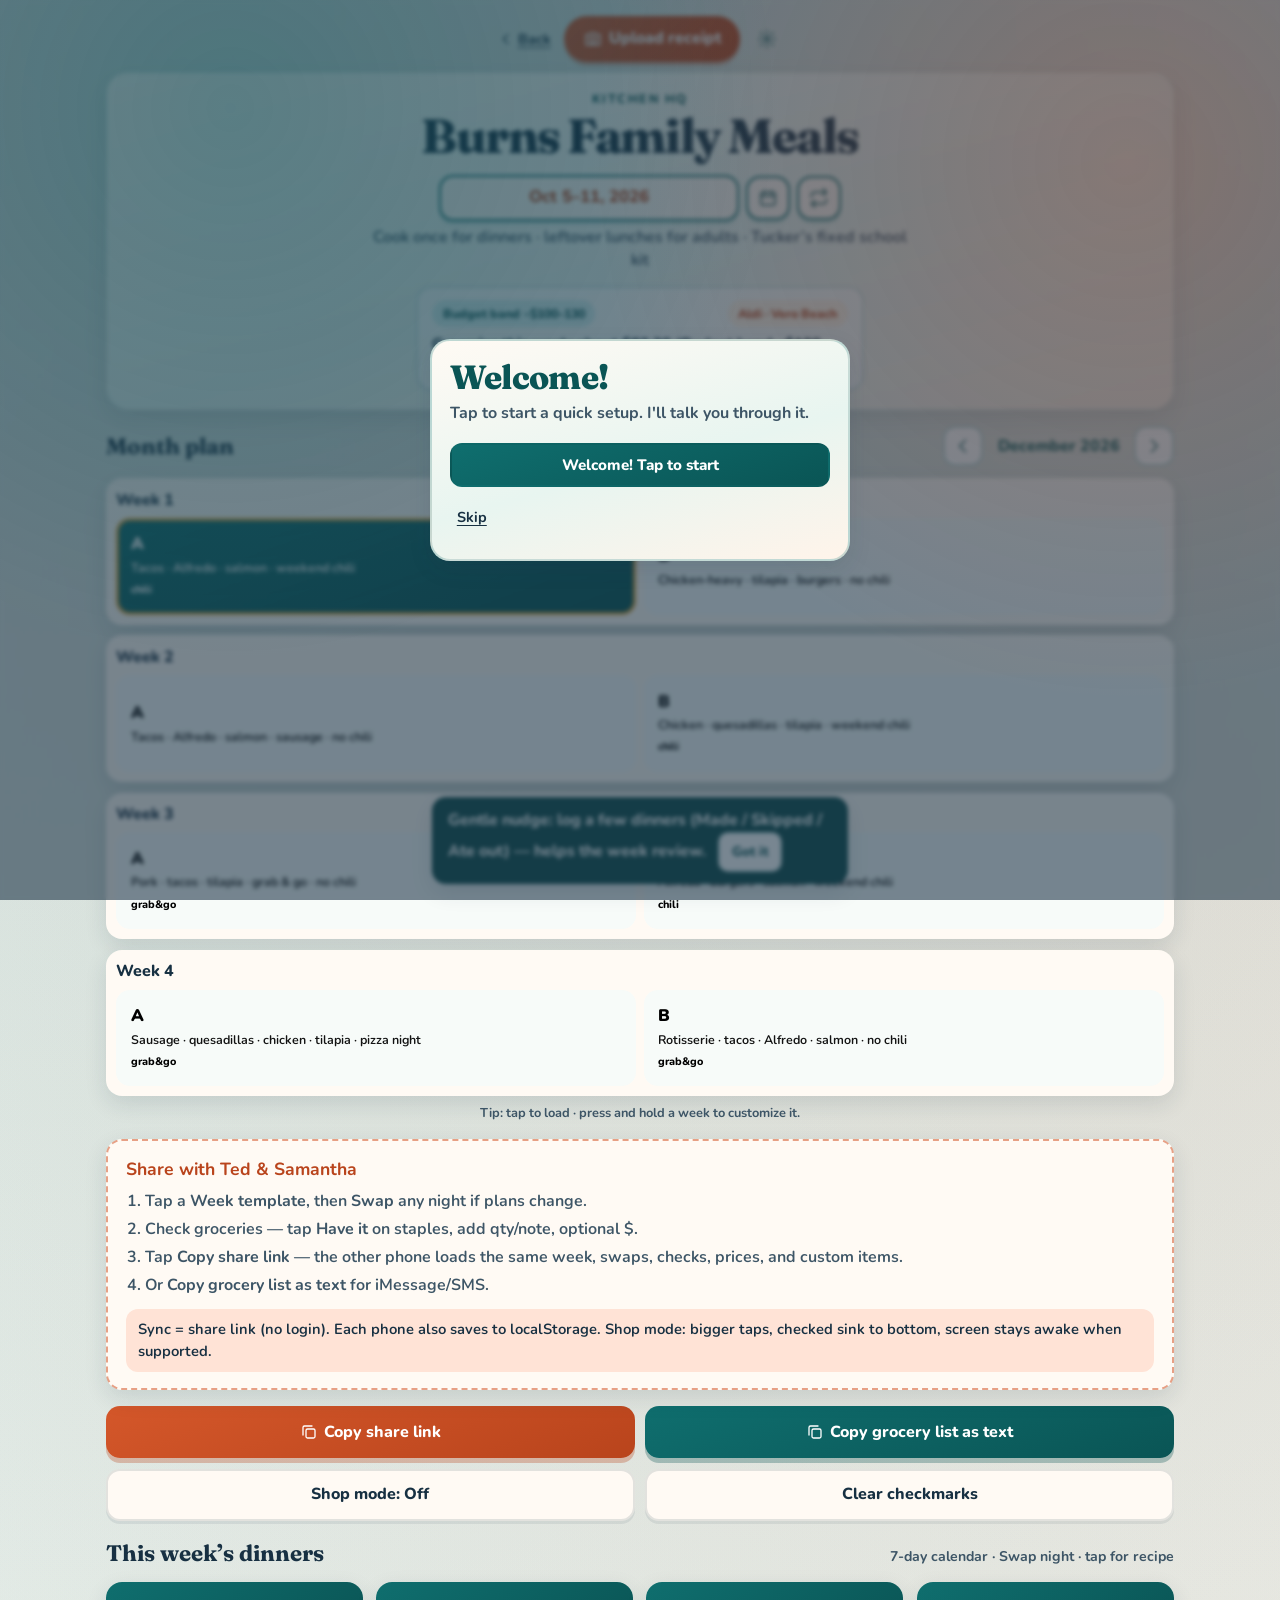
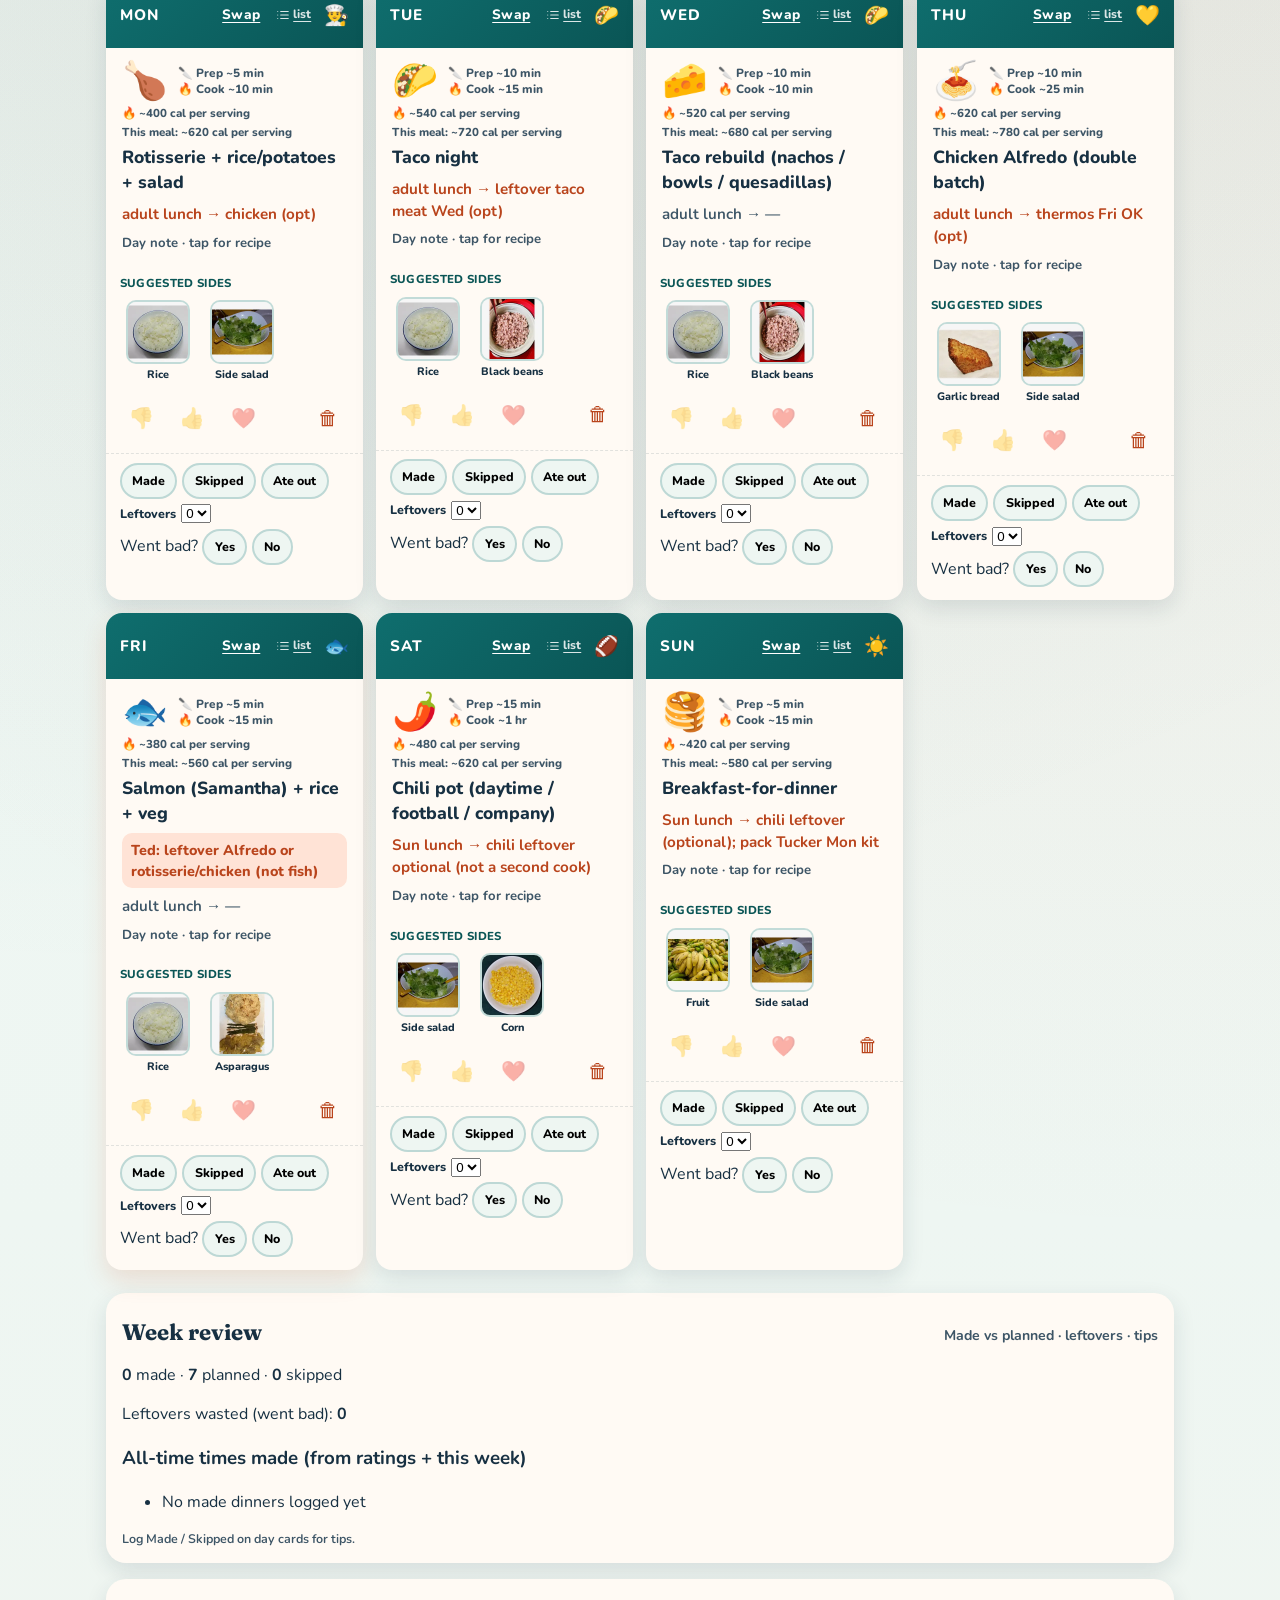
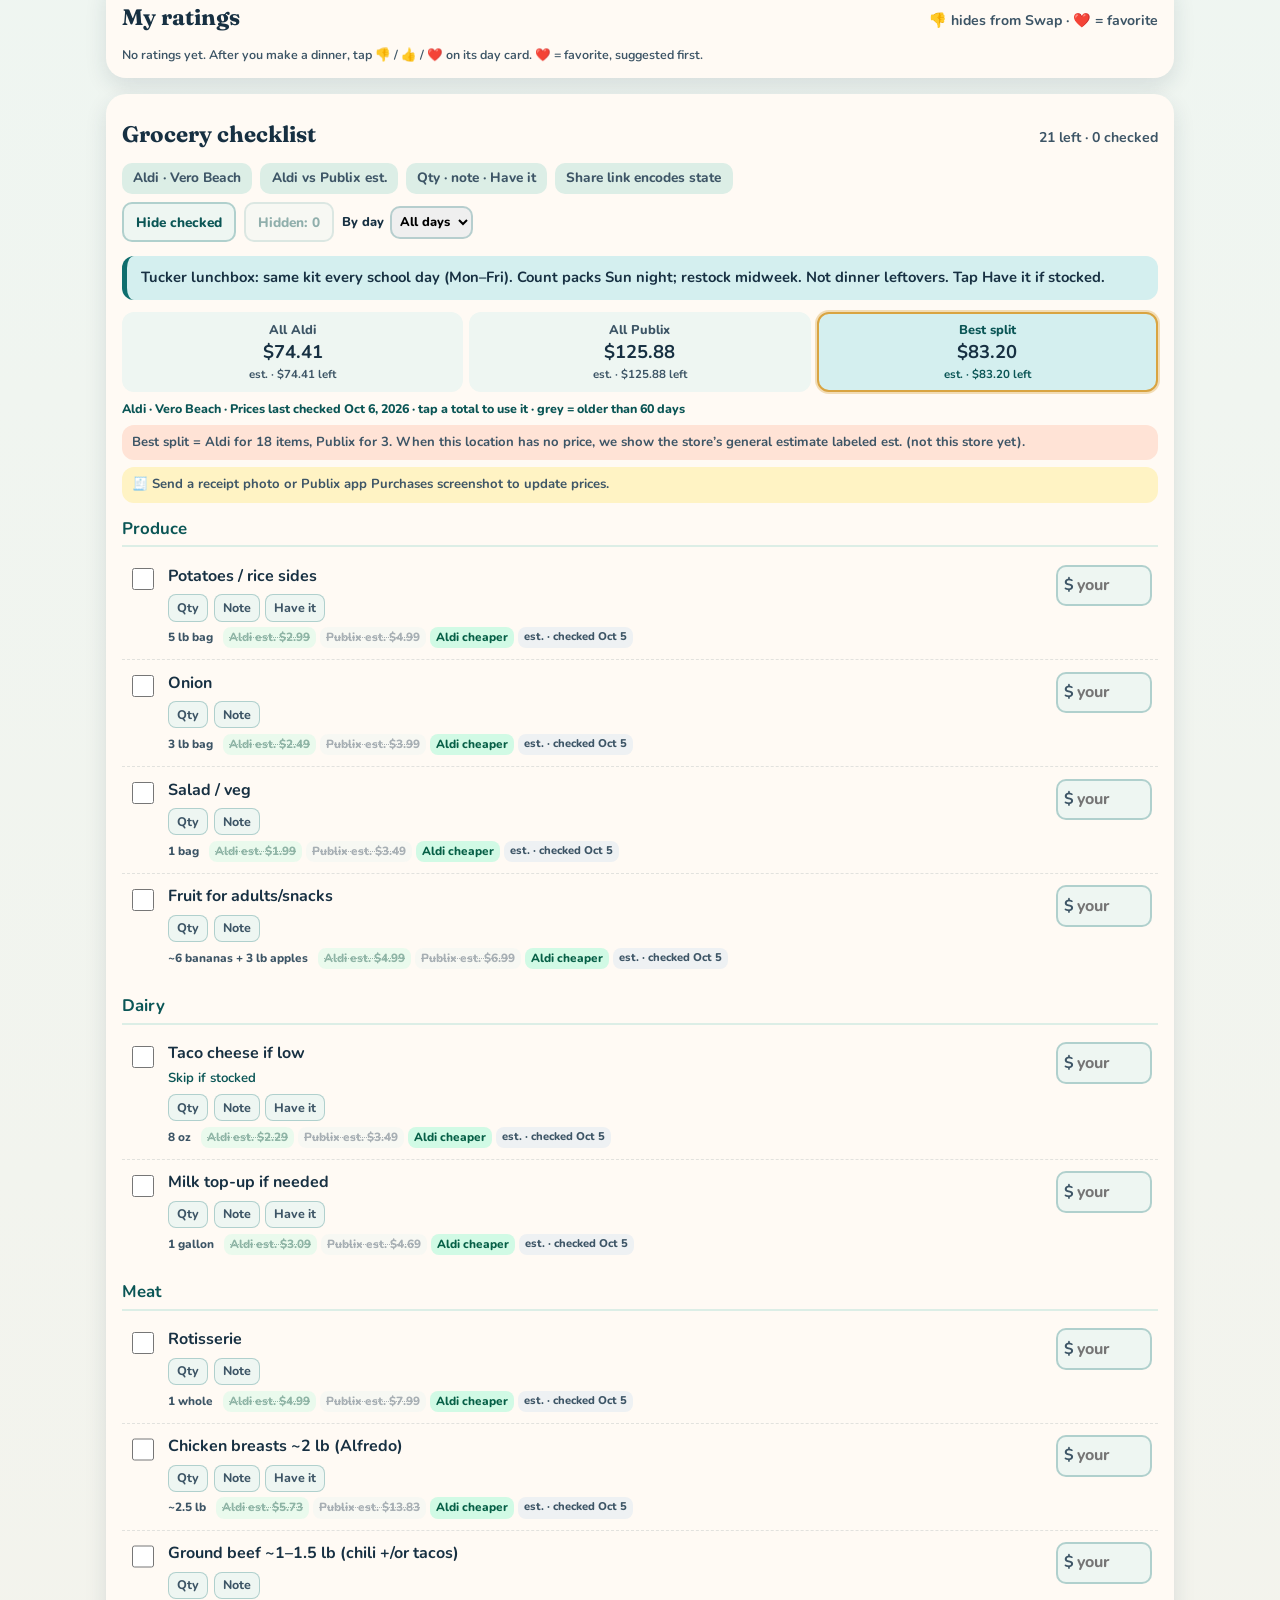
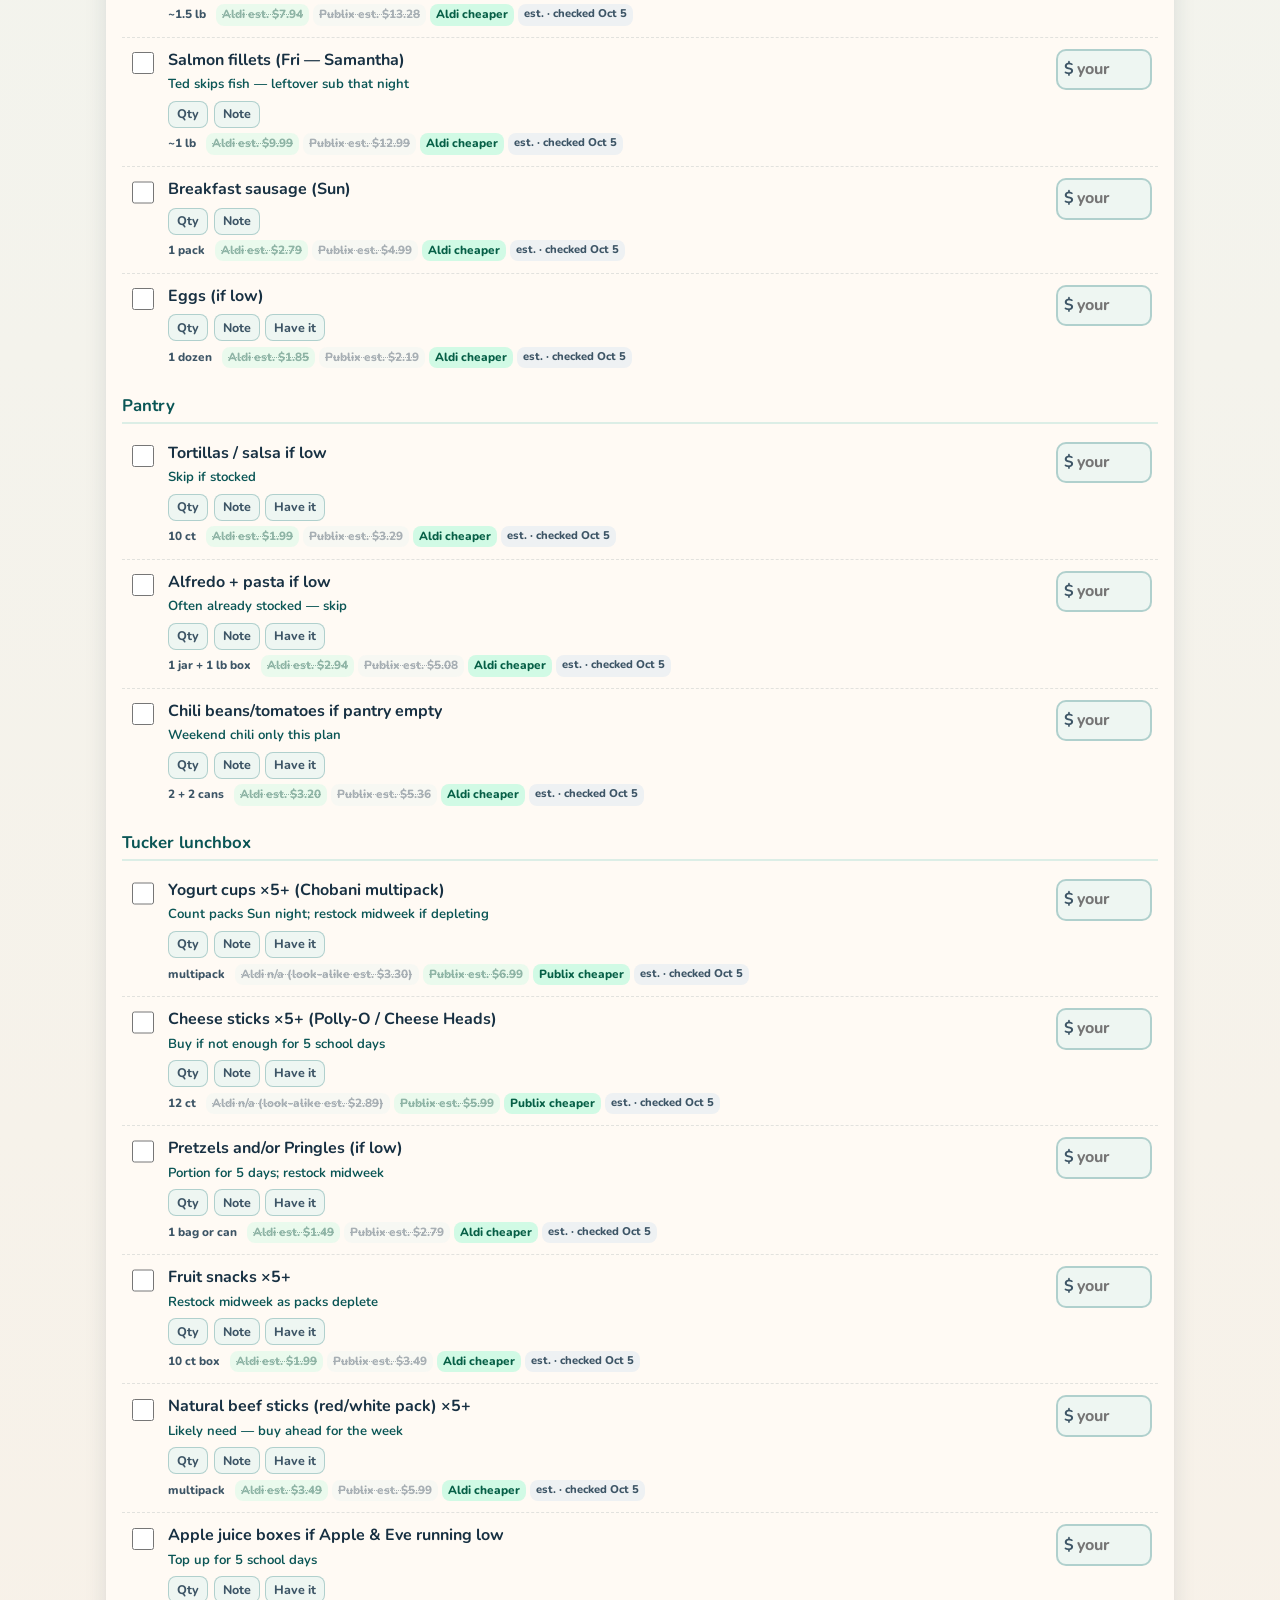
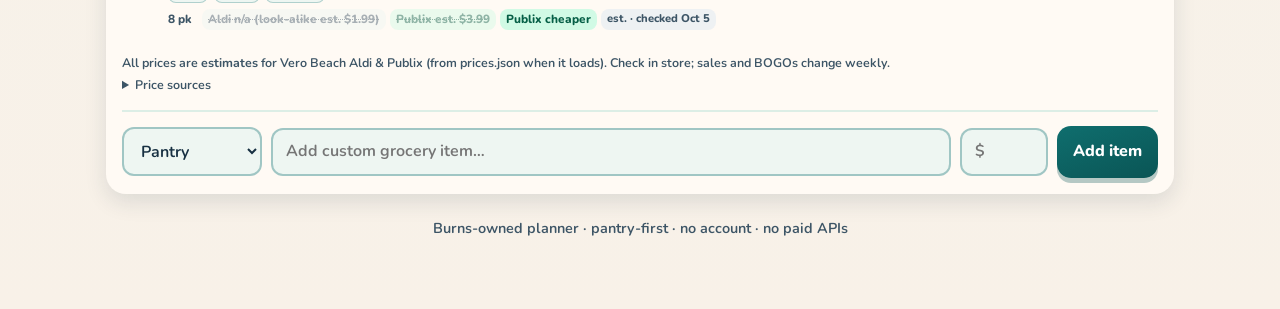
==== index.html @ c082a181 "Sides photos, list links, cereal breakfast, Swap text-only - Replace per-day cart/shop buttons with " ====
<!DOCTYPE html>
<html lang="en">
<head>
  <meta charset="UTF-8" />
  <meta name="viewport" content="width=device-width, initial-scale=1" />
  <meta name="description" content="Burns Family meal week planner and grocery list for Ted & Samantha." />
  <meta name="theme-color" content="#0f6e6e" />
  <title>Burns Family Meals</title>
  <link rel="preconnect" href="https://fonts.googleapis.com" />
  <link rel="preconnect" href="https://fonts.gstatic.com" crossorigin />
  <link href="https://fonts.googleapis.com/css2?family=Fraunces:opsz,wght@9..144,700;9..144,800&family=Nunito:wght@600;700;800&display=swap" rel="stylesheet" />
  <link rel="stylesheet" href="styles.css" />
</head>
<body>
  <div class="app">
    <div class="rcpt-top">
      <button type="button" class="back-link" id="back-btn" aria-label="Back" hidden>
        <svg class="ico" width="16" height="16" viewBox="0 0 24 24" fill="none" stroke="currentColor" stroke-width="1.75" stroke-linecap="round" stroke-linejoin="round" aria-hidden="true"><path d="M15 5l-7 7 7 7"/></svg>
        <span>Back</span>
      </button>
      <button type="button" class="rcpt-btn icon-btn" id="rcpt-btn" aria-label="Upload receipt">
        <svg class="ico" viewBox="0 0 24 24" fill="none" stroke="currentColor" stroke-width="1.75" stroke-linecap="round" stroke-linejoin="round" aria-hidden="true"><path d="M4 7h3l2-2h6l2 2h3v12H4z"/><circle cx="12" cy="13" r="3.5"/></svg>
        <span>Upload receipt</span>
      </button>
      <button type="button" class="gear-btn icon-btn" id="settings-btn" aria-label="Settings">
        <svg class="ico" viewBox="0 0 24 24" fill="none" stroke="currentColor" stroke-width="1.75" stroke-linecap="round" stroke-linejoin="round" aria-hidden="true"><circle cx="12" cy="12" r="3"/><path d="M12 2.5v2.2M12 19.3v2.2M4.9 4.9l1.6 1.6M17.5 17.5l1.6 1.6M2.5 12h2.2M19.3 12h2.2M4.9 19.1l1.6-1.6M17.5 6.5l1.6-1.6"/></svg>
      </button>
    </div>

    <header class="hero-card" id="hero-card">
      <p class="brand-kicker">Kitchen HQ</p>
      <h1 class="brand">Burns Family Meals</h1>
      <div class="week-label-wrap">
        <label class="visually-hidden" for="week-label">Week label</label>
        <input
          id="week-label"
          class="week-label"
          type="text"
          maxlength="80"
          value="Oct 5–11, 2026"
          aria-label="Editable week title"
        />
        <button type="button" class="cal-btn icon-btn" id="cal-btn" aria-label="Pick a week on a calendar">
          <svg class="ico" viewBox="0 0 24 24" fill="none" stroke="currentColor" stroke-width="1.75" stroke-linecap="round" stroke-linejoin="round" aria-hidden="true"><rect x="3.5" y="5" width="17" height="15.5" rx="2"/><path d="M8 3.5v3M16 3.5v3M3.5 10h17"/></svg>
        </button>
        <button type="button" class="repeat-btn icon-btn" id="repeat-btn" aria-label="Repeat last week">
          <svg class="ico" viewBox="0 0 24 24" fill="none" stroke="currentColor" stroke-width="1.75" stroke-linecap="round" stroke-linejoin="round" aria-hidden="true"><path d="M17 1l4 4-4 4"/><path d="M3 11V9a4 4 0 014-4h14"/><path d="M7 23l-4-4 4-4"/><path d="M21 13v2a4 4 0 01-4 4H3"/></svg>
        </button>
      </div>
      <p class="tagline">Cook once for dinners · leftover lunches for adults · Tucker’s fixed school kit</p>

      <div class="hero-budget" id="budget-band" role="button" tabindex="0" aria-label="Budget. Tap to edit">
        <div class="hero-budget-top">
          <button type="button" class="budget-chip" id="budget-chip">Budget $120 / 14 days</button>
          <span class="store-chip" id="store-chip">Aldi · Vero Beach</span>
        </div>
        <p class="hero-sentence" id="estimate-band">Groceries this week: about $0 of your budget</p>
        <div class="budget-progress" id="budget-progress" aria-hidden="true">
          <div class="budget-progress-fill" id="budget-progress-fill"></div>
        </div>
        <div class="bcmp" id="budget-compare" hidden></div>
      </div>
      <p class="plan-note" id="house-note" hidden></p>
    </header>

    <section class="templates" aria-labelledby="templates-title">
      <div class="section-title month-title-row">
        <h2 id="templates-title">Month plan</h2>
        <div class="month-ctrl" id="month-ctrl">
          <button type="button" class="month-arrow icon-btn" id="month-prev" aria-label="Previous month">
            <svg class="ico" viewBox="0 0 24 24" fill="none" stroke="currentColor" stroke-width="1.75" stroke-linecap="round" stroke-linejoin="round" aria-hidden="true"><path d="M15 5l-7 7 7 7"/></svg>
          </button>
          <button type="button" class="month-name-btn" id="month-name" aria-haspopup="menu">October 2026</button>
          <button type="button" class="month-arrow icon-btn" id="month-next" aria-label="Next month">
            <svg class="ico" viewBox="0 0 24 24" fill="none" stroke="currentColor" stroke-width="1.75" stroke-linecap="round" stroke-linejoin="round" aria-hidden="true"><path d="M9 5l7 7-7 7"/></svg>
          </button>
          <div class="month-menu" id="month-menu" hidden role="menu">
            <button type="button" role="menuitem" id="month-dup">
              <svg class="ico" viewBox="0 0 24 24" fill="none" stroke="currentColor" stroke-width="1.75" stroke-linecap="round" stroke-linejoin="round" aria-hidden="true"><rect x="8" y="8" width="12" height="12" rx="2"/><path d="M4 16V6a2 2 0 012-2h10"/></svg>
              Duplicate this month
            </button>
          </div>
        </div>
      </div>
      <div class="month-grid" id="month-grid" role="group" aria-label="Week templates A and B"></div>
      <p class="lp-tip">Tip: tap to load · press and hold a week to customize it.</p>
    </section>

    <section class="howto" aria-labelledby="howto-title">
      <h2 id="howto-title">Share with Ted &amp; Samantha</h2>
      <ol>
        <li>Tap a <strong>Week template</strong>, then <strong>Swap</strong> any night if plans change.</li>
        <li>Check groceries — tap <strong>Have it</strong> on staples, add qty/note, optional $.</li>
        <li>Tap <strong>Copy share link</strong> — the other phone loads the same week, swaps, checks, prices, and custom items.</li>
        <li>Or <strong>Copy grocery list as text</strong> for iMessage/SMS.</li>
      </ol>
      <p class="sync-note">
        Sync = share link (no login). Each phone also saves to localStorage.
        Shop mode: bigger taps, checked sink to bottom, screen stays awake when supported.
      </p>
    </section>

    <div class="actions">
      <button type="button" class="btn btn-primary icon-btn" id="copy-share">
        <svg class="ico" viewBox="0 0 24 24" fill="none" stroke="currentColor" stroke-width="1.75" stroke-linecap="round" stroke-linejoin="round" aria-hidden="true"><rect x="8" y="8" width="12" height="12" rx="2"/><path d="M4 16V6a2 2 0 012-2h10"/></svg>
        Copy share link
      </button>
      <button type="button" class="btn btn-secondary icon-btn" id="copy-grocery">
        <svg class="ico" viewBox="0 0 24 24" fill="none" stroke="currentColor" stroke-width="1.75" stroke-linecap="round" stroke-linejoin="round" aria-hidden="true"><rect x="8" y="8" width="12" height="12" rx="2"/><path d="M4 16V6a2 2 0 012-2h10"/></svg>
        Copy grocery list as text
      </button>
      <button type="button" class="btn btn-ghost" id="shop-mode" aria-pressed="false">Shop mode: Off</button>
      <button type="button" class="btn btn-ghost" id="reset-checks">Clear checkmarks</button>
    </div>
    <div class="copy-photo" id="copy-photo" hidden></div>

    <section aria-labelledby="week-title">
      <div class="section-title">
        <h2 id="week-title">This week’s dinners</h2>
        <span>7-day calendar · Swap night · tap for recipe</span>
      </div>
      <div class="week-grid" id="week-grid"></div>
    </section>

    <section class="week-review-panel" id="week-review-panel" aria-labelledby="week-review-title" hidden>
      <div class="section-title">
        <h2 id="week-review-title">Week review</h2>
        <span>Made vs planned · leftovers · tips</span>
      </div>
      <div id="week-review-body"></div>
    </section>

    <section class="ratings-panel" aria-labelledby="ratings-title">
      <div class="section-title">
        <h2 id="ratings-title">My ratings</h2>
        <span>👎 hides from Swap · ❤️ = favorite</span>
      </div>
      <div id="my-ratings"></div>
    </section>

    <section class="grocery-panel" aria-labelledby="grocery-title">
      <div class="section-title">
        <h2 id="grocery-title">Grocery checklist</h2>
        <span id="checked-count">0 left · 0 checked</span>
      </div>
      <div class="grocery-meta">
        <span class="chip" id="list-store-chip">By aisle</span>
        <span class="chip">Aldi vs Publix est.</span>
        <span class="chip">Qty · note · Have it</span>
        <span class="chip">Share link encodes state</span>
      </div>
      <div class="grocery-controls" id="grocery-controls" aria-label="List controls"></div>
      <div id="grocery-list"></div>

      <div class="custom-add">
        <label class="visually-hidden" for="custom-category">Category</label>
        <select id="custom-category" aria-label="Custom item category">
          <option>Produce</option>
          <option>Dairy</option>
          <option>Meat</option>
          <option selected>Pantry</option>
          <option>Frozen</option>
          <option>Tucker lunchbox</option>
          <option>Other</option>
        </select>
        <label class="visually-hidden" for="custom-name">Custom grocery item</label>
        <input id="custom-name" type="text" maxlength="80" placeholder="Add custom grocery item…" />
        <label class="visually-hidden" for="custom-price">Optional price</label>
        <input id="custom-price" type="number" min="0" step="0.01" inputmode="decimal" placeholder="$" aria-label="Optional price estimate" />
        <button type="button" class="btn btn-secondary" id="add-custom">Add item</button>
      </div>
    </section>

    <p class="footer-note">Burns-owned planner · pantry-first · no account · no paid APIs</p>
  </div>

  <div
    class="modal-backdrop"
    id="recipe-modal"
    aria-hidden="true"
    role="dialog"
    aria-modal="true"
    aria-labelledby="modal-title"
  >
    <div class="modal">
      <div class="modal-top">
        <div>
          <h3 id="modal-title">Recipe</h3>
          <p class="day-sub" id="modal-lunch"></p>
        </div>
        <button type="button" class="close-btn" id="modal-close" aria-label="Close recipe">×</button>
      </div>
      <div id="modal-body"></div>
    </div>
  </div>

  <div
    class="modal-backdrop"
    id="swap-modal"
    aria-hidden="true"
    role="dialog"
    aria-modal="true"
    aria-labelledby="swap-title"
  >
    <div class="modal modal-swap">
      <div class="modal-top">
        <div>
          <h3 id="swap-title">Swap night</h3>
          <p class="day-sub">Leftovers, eat out, grab &amp; go, or another dinner</p>
        </div>
        <button type="button" class="close-btn" id="swap-close" aria-label="Close swap">×</button>
      </div>
      <div id="swap-body"></div>
    </div>
  </div>

  <div
    class="modal-backdrop settings-backdrop"
    id="settings-modal"
    aria-hidden="true"
    role="dialog"
    aria-modal="true"
    aria-labelledby="settings-title"
  >
    <div class="modal modal-settings">
      <div class="modal-top">
        <div>
          <h3 id="settings-title">Settings</h3>
          <p class="day-sub">House rules · holidays · store</p>
        </div>
        <button type="button" class="close-btn" id="settings-close" aria-label="Close settings">×</button>
      </div>
      <div id="settings-body"></div>
    </div>
  </div>

  <div class="sheet-bg" id="sheet" aria-hidden="true"><div class="sheet" role="dialog" aria-modal="true" id="sheetIn"></div></div>

  <div class="toast" id="toast" role="status" aria-live="polite"></div>
  <div class="gentle-banner" id="gentle-banner" hidden></div>

  <style>
    .visually-hidden {
      position: absolute !important;
      width: 1px; height: 1px;
      padding: 0; margin: -1px;
      overflow: hidden; clip: rect(0, 0, 0, 0);
      white-space: nowrap; border: 0;
    }
  </style>
  <script src="app.js"></script>
</body>
</html>
---- styles.css ----
/* Burns Family Meals — original kitchen planner UI */
:root {
  --bg: #eef6f2;
  --bg-deep: #dceee6;
  --ink: #173042;
  --ink-soft: #3d5566;
  --teal: #0f6e6e;
  --teal-deep: #0a5555;
  --teal-soft: #d4efef;
  --coral: #d4572a;
  --coral-deep: #b9441c;
  --coral-soft: #ffe3d6;
  --gold: #d9a441;
  --white: #fffaf4;
  --shadow: 0 8px 22px rgba(23, 48, 66, 0.12);
  --radius: 16px;
  --font: "Nunito", "Segoe UI", sans-serif;
  --display: "Fraunces", Georgia, serif;
}

*,
*::before,
*::after {
  box-sizing: border-box;
}

html {
  scroll-behavior: smooth;
}

body {
  margin: 0;
  min-height: 100vh;
  font-family: var(--font);
  color: var(--ink);
  background:
    radial-gradient(circle at 10% 0%, rgba(15, 110, 110, 0.16), transparent 38%),
    radial-gradient(circle at 95% 12%, rgba(212, 87, 42, 0.12), transparent 34%),
    linear-gradient(180deg, #f4faf7 0%, var(--bg) 42%, #f8f1e8 100%);
  line-height: 1.45;
}

body::before {
  content: "";
  position: fixed;
  inset: 0;
  pointer-events: none;
  opacity: 0.28;
  background-image:
    radial-gradient(rgba(23, 48, 66, 0.045) 0.9px, transparent 0.9px);
  background-size: 16px 16px;
  z-index: 0;
}

.app {
  position: relative;
  z-index: 1;
  width: min(1100px, 100%);
  margin: 0 auto;
  padding: 1rem 1rem 3.5rem;
}

/* Header */
.site-header {
  text-align: center;
  padding: 0.35rem 0 0.85rem;
  animation: rise-in 0.55s ease both;
}

.brand-kicker {
  margin: 0 0 0.2rem;
  font-weight: 800;
  font-size: 0.78rem;
  letter-spacing: 0.14em;
  text-transform: uppercase;
  color: var(--teal-deep);
}

.brand {
  margin: 0;
  font-family: var(--display);
  font-size: clamp(2rem, 7vw, 3rem);
  font-weight: 800;
  letter-spacing: -0.03em;
  color: var(--ink);
  line-height: 1.05;
}

.week-label-wrap {
  display: flex;
  justify-content: center;
  margin: 0.8rem 0 0.35rem;
}

.week-label {
  width: min(100%, 320px);
  border: 2px solid var(--teal);
  background: var(--white);
  color: var(--coral-deep);
  font: inherit;
  font-weight: 800;
  font-size: 1.05rem;
  text-align: center;
  border-radius: 14px;
  padding: 0.55rem 1rem;
  box-shadow: 0 4px 0 rgba(15, 110, 110, 0.16);
}

.week-label:focus {
  outline: 3px solid rgba(212, 87, 42, 0.35);
  outline-offset: 2px;
}

.tagline {
  margin: 0.35rem 0 0;
  color: var(--ink-soft);
  font-weight: 650;
  max-width: 34rem;
  margin-inline: auto;
}

.budget-row {
  display: flex;
  flex-wrap: wrap;
  gap: 0.5rem;
  justify-content: center;
  margin-top: 0.75rem;
}

.budget-pill,
.estimate-pill {
  display: inline-flex;
  align-items: center;
  gap: 0.35rem;
  font-weight: 800;
  padding: 0.45rem 0.85rem;
  border-radius: 12px;
  border: 2px solid transparent;
}

.budget-pill {
  background: var(--teal-soft);
  color: var(--teal-deep);
  border-color: rgba(15, 110, 110, 0.22);
  font: inherit;
  font-weight: 800;
  min-height: 44px;
  cursor: pointer;
}

.budget-pill.is-set { background: var(--white); border-color: var(--teal); }
.budget-pill.is-off { background: #eef1f3; color: #7a8a96; border-color: #d5dde2; font-weight: 700; }

.estimate-pill {
  background: var(--coral-soft);
  color: var(--coral-deep);
  border-color: rgba(212, 87, 42, 0.22);
}

.plan-note {
  margin: 0.75rem auto 0;
  max-width: 36rem;
  padding: 0.65rem 0.85rem;
  background: var(--white);
  border: 2px solid rgba(15, 110, 110, 0.3);
  border-radius: 12px;
  font-weight: 700;
  font-size: 0.9rem;
  color: var(--teal-deep);
}

/* House rules: normal block, scrolls away with the page */
.rules-banner {
  margin: 0.35rem 0 1rem;
  padding: 0.65rem 0.8rem;
  background: linear-gradient(135deg, #124f4f, var(--teal));
  color: white;
  border-radius: var(--radius);
  box-shadow: var(--shadow);
  animation: rise-in 0.6s ease both;
  border: 1px solid rgba(255, 255, 255, 0.12);
}

.rules-banner h2 {
  margin: 0 0 0.3rem;
  font-family: var(--display);
  font-size: 1rem;
  letter-spacing: -0.01em;
}

.rules-banner ul {
  margin: 0;
  padding-left: 1.05rem;
  font-weight: 650;
  font-size: 0.8rem;
  line-height: 1.35;
}

.rules-banner li + li {
  margin-top: 0.22rem;
}

.rules-banner strong {
  font-weight: 800;
}

/* Templates */
.templates {
  margin-bottom: 1rem;
  animation: rise-in 0.65s ease both;
}

.template-grid {
  display: grid;
  grid-template-columns: 1fr;
  gap: 0.65rem;
}

.template-btn {
  appearance: none;
  border: 3px solid transparent;
  border-radius: var(--radius);
  min-height: 64px;
  padding: 0.85rem 0.95rem;
  font: inherit;
  text-align: left;
  cursor: pointer;
  background: var(--white);
  color: var(--ink);
  box-shadow: var(--shadow);
  transition: transform 0.15s ease, border-color 0.15s ease, background 0.15s ease;
}

.template-btn:hover {
  transform: translateY(-2px);
}

.template-btn:focus-visible {
  outline: 3px solid var(--coral);
  outline-offset: 2px;
}

.template-btn[aria-pressed="true"] {
  background: linear-gradient(160deg, var(--teal), var(--teal-deep));
  color: white;
  border-color: var(--gold);
}

.template-id {
  display: block;
  font-weight: 800;
  font-size: 1.05rem;
}

.template-btn small {
  display: block;
  font-weight: 650;
  font-size: 0.8rem;
  opacity: 0.9;
  margin-top: 0.2rem;
}

/* Share / howto */
.howto {
  background: var(--white);
  border: 2px dashed rgba(212, 87, 42, 0.55);
  border-radius: var(--radius);
  padding: 1rem 1.1rem;
  margin-bottom: 1rem;
  box-shadow: var(--shadow);
  animation: rise-in 0.7s ease both;
}

.howto h2 {
  margin: 0 0 0.45rem;
  font-size: 1.1rem;
  color: var(--coral-deep);
}

.howto ol {
  margin: 0;
  padding-left: 1.2rem;
  color: var(--ink-soft);
  font-weight: 650;
}

.howto li + li {
  margin-top: 0.3rem;
}

.sync-note {
  margin: 0.75rem 0 0;
  padding: 0.65rem 0.75rem;
  background: var(--coral-soft);
  border-radius: 12px;
  font-size: 0.92rem;
  font-weight: 650;
  color: var(--ink);
}

.actions {
  display: grid;
  grid-template-columns: 1fr;
  gap: 0.65rem;
  margin: 1rem 0;
}

.btn {
  appearance: none;
  border: none;
  border-radius: 14px;
  min-height: 52px;
  padding: 0.8rem 1rem;
  font: inherit;
  font-weight: 800;
  font-size: 1rem;
  cursor: pointer;
  display: inline-flex;
  align-items: center;
  justify-content: center;
  gap: 0.45rem;
  transition: transform 0.15s ease, filter 0.15s ease;
}

.btn:hover {
  transform: translateY(-1px);
  filter: brightness(1.03);
}

.btn:focus-visible {
  outline: 3px solid var(--ink);
  outline-offset: 2px;
}

.btn:active {
  transform: translateY(1px);
}

.btn-primary {
  background: linear-gradient(160deg, var(--coral), var(--coral-deep));
  color: white;
  box-shadow: 0 5px 0 rgba(185, 68, 28, 0.3);
}

.btn-secondary {
  background: linear-gradient(160deg, var(--teal), var(--teal-deep));
  color: white;
  box-shadow: 0 5px 0 rgba(10, 85, 85, 0.3);
}

.btn-ghost {
  background: var(--white);
  color: var(--ink);
  border: 2px solid rgba(23, 48, 66, 0.12);
  box-shadow: 0 3px 0 rgba(23, 48, 66, 0.08);
}

.btn-ghost[aria-pressed="true"] {
  background: var(--gold);
  border-color: rgba(23, 48, 66, 0.18);
  color: var(--ink);
}

.toast {
  position: fixed;
  left: 50%;
  bottom: 1.25rem;
  transform: translateX(-50%) translateY(120%);
  background: var(--ink);
  color: white;
  font-weight: 700;
  padding: 0.75rem 1.1rem;
  border-radius: 14px;
  z-index: 50;
  opacity: 0;
  transition: transform 0.25s ease, opacity 0.25s ease;
  max-width: min(92vw, 420px);
  text-align: center;
}

.toast.show {
  transform: translateX(-50%) translateY(0);
  opacity: 1;
}

/* Week calendar */
.section-title {
  display: flex;
  align-items: baseline;
  justify-content: space-between;
  gap: 0.75rem;
  margin: 0.5rem 0 0.75rem;
}

.section-title h2 {
  margin: 0;
  font-family: var(--display);
  font-size: 1.4rem;
}

.section-title span {
  color: var(--ink-soft);
  font-weight: 700;
  font-size: 0.88rem;
}

.week-grid {
  display: grid;
  grid-template-columns: 1fr;
  gap: 0.8rem;
  margin-bottom: 1.5rem;
}

.day-card {
  width: 100%;
  text-align: left;
  border: none;
  background: var(--white);
  border-radius: var(--radius);
  box-shadow: var(--shadow);
  overflow: hidden;
  padding: 0;
  font: inherit;
  color: inherit;
  transition: transform 0.18s ease, box-shadow 0.18s ease;
  animation: pop-in 0.45s ease both;
}

.day-card:nth-child(1) { animation-delay: 0.02s; }
.day-card:nth-child(2) { animation-delay: 0.06s; }
.day-card:nth-child(3) { animation-delay: 0.1s; }
.day-card:nth-child(4) { animation-delay: 0.14s; }
.day-card:nth-child(5) { animation-delay: 0.18s; }
.day-card:nth-child(6) { animation-delay: 0.22s; }
.day-card:nth-child(7) { animation-delay: 0.26s; }

.day-card:hover {
  transform: translateY(-3px);
  box-shadow: 0 12px 26px rgba(23, 48, 66, 0.16);
}

.day-card:focus-visible {
  outline: 3px solid var(--teal);
  outline-offset: 3px;
}

.day-head {
  display: flex;
  align-items: center;
  justify-content: space-between;
  gap: 0.5rem;
  background: linear-gradient(135deg, var(--teal), var(--teal-deep));
  color: white;
  padding: 0.7rem 0.9rem;
  font-weight: 800;
  letter-spacing: 0.04em;
  text-transform: uppercase;
  font-size: 0.95rem;
}

.day-head-actions {
  display: flex;
  align-items: center;
  gap: 0.45rem;
}

.swap-btn {
  appearance: none;
  border: none;
  background: transparent;
  color: white;
  font: inherit;
  font-size: 0.82rem;
  font-weight: 800;
  letter-spacing: 0.02em;
  text-transform: none;
  border-radius: 0;
  padding: 0;
  min-width: 44px;
  min-height: 44px;
  display: inline-flex;
  align-items: center;
  justify-content: center;
  gap: 0.3rem;
  cursor: pointer;
  text-decoration: underline;
  text-underline-offset: 3px;
  box-shadow: none;
  transition: opacity 0.15s ease;
}

.swap-btn:hover,
.swap-btn:focus-visible {
  background: transparent;
  outline: none;
  transform: none;
  opacity: 0.85;
}

.swap-link {
  appearance: none;
  border: none;
  background: transparent;
  color: #fff;
  font: inherit;
  font-size: 0.85rem;
  font-weight: 800;
  letter-spacing: 0.02em;
  border-radius: 0;
  padding: 0 0.15rem;
  min-width: 44px;
  min-height: 44px;
  display: inline-flex;
  align-items: center;
  justify-content: center;
  gap: 0.3rem;
  cursor: pointer;
  text-decoration: underline;
  text-underline-offset: 3px;
  box-shadow: none;
}
.swap-link .ico { stroke: #fff; width: 18px; height: 18px; }
.swap-link:hover,
.swap-link:focus-visible {
  opacity: 0.88;
  outline: none;
}

.day-head .emoji {
  font-size: 1.25rem;
  letter-spacing: 0;
}

.day-body {
  padding: 0.9rem 1rem 1rem;
}

.day-body-btn {
  appearance: none;
  display: block;
  width: 100%;
  text-align: left;
  border: none;
  background: transparent;
  padding: 0.9rem 1rem 1rem;
  font: inherit;
  color: inherit;
  cursor: pointer;
}

.day-body-btn:focus-visible {
  outline: 3px solid var(--coral);
  outline-offset: -3px;
}

.day-card-swapped .day-head {
  background: linear-gradient(135deg, var(--coral), var(--coral-deep));
}

.day-swap-badge {
  margin: 0.35rem 0 0;
  display: inline-block;
  font-size: 0.78rem;
  font-weight: 800;
  color: var(--coral-deep);
  background: var(--coral-soft);
  border-radius: 8px;
  padding: 0.2rem 0.45rem;
}

.meal-emoji {
  font-size: 2.3rem;
  line-height: 1;
  margin-bottom: 0.35rem;
  display: block;
  animation: floaty 3.2s ease-in-out infinite;
}

.day-dinner {
  margin: 0;
  font-size: 1.1rem;
  font-weight: 800;
  color: var(--ink);
}

.day-lunch {
  margin: 0.45rem 0 0;
  color: var(--coral-deep);
  font-weight: 700;
  font-size: 0.95rem;
}

.day-lunch-muted {
  color: var(--ink-soft);
  font-weight: 650;
}

.day-ted {
  margin: 0.4rem 0 0;
  padding: 0.4rem 0.55rem;
  background: var(--coral-soft);
  border-radius: 10px;
  color: var(--coral-deep);
  font-weight: 800;
  font-size: 0.9rem;
}

.day-card-fish {
  box-shadow: 0 10px 24px rgba(212, 87, 42, 0.16);
}

.recipe-ted {
  border-left-color: var(--coral) !important;
  background: var(--coral-soft) !important;
}

.tucker-note {
  margin: 0 0 0.75rem;
  padding: 0.7rem 0.85rem;
  background: var(--teal-soft);
  border-radius: 12px;
  border-left: 5px solid var(--teal);
  font-weight: 700;
  font-size: 0.92rem;
  color: var(--ink);
}

.estimate-bar {
  margin: 0 0 0.85rem;
  padding: 0.7rem 0.85rem;
  background: var(--coral-soft);
  border-radius: 12px;
  font-weight: 700;
  font-size: 0.92rem;
  color: var(--ink);
}

.estimate-bar span {
  color: var(--ink-soft);
  font-weight: 650;
}

.category-tucker {
  color: var(--coral-deep);
}

.tap-hint {
  margin: 0.55rem 0 0;
  color: var(--ink-soft);
  font-size: 0.82rem;
  font-weight: 700;
}

/* Grocery */
.grocery-panel {
  background: var(--white);
  border-radius: calc(var(--radius) + 4px);
  box-shadow: var(--shadow);
  padding: 1rem;
  margin-bottom: 1.25rem;
}

.grocery-meta {
  display: flex;
  flex-wrap: wrap;
  gap: 0.5rem;
  margin-bottom: 0.55rem;
}

.grocery-controls {
  display: flex;
  flex-wrap: wrap;
  gap: 0.5rem;
  margin-bottom: 0.85rem;
}

.chip {
  background: var(--bg-deep);
  color: var(--ink-soft);
  font-weight: 750;
  font-size: 0.85rem;
  padding: 0.35rem 0.7rem;
  border-radius: 10px;
}

.chip-btn {
  appearance: none;
  border: 2px solid rgba(15, 110, 110, 0.28);
  background: var(--bg);
  color: var(--teal-deep);
  font: inherit;
  font-weight: 800;
  font-size: 0.85rem;
  padding: 0.4rem 0.75rem;
  border-radius: 10px;
  cursor: pointer;
  min-height: 40px;
}

.chip-btn.is-on {
  background: var(--teal-soft);
  border-color: var(--teal);
  color: var(--teal-deep);
}

.chip-btn:disabled {
  opacity: 0.45;
  cursor: default;
}

.chip-btn:focus-visible {
  outline: 3px solid rgba(212, 87, 42, 0.3);
}

.category {
  margin: 0.9rem 0 0.4rem;
  padding-bottom: 0.25rem;
  border-bottom: 2px solid var(--bg-deep);
  color: var(--teal-deep);
  font-size: 1.05rem;
}

.item-list {
  list-style: none;
  margin: 0;
  padding: 0;
}

.item {
  display: grid;
  grid-template-columns: auto 1fr;
  gap: 0.7rem;
  align-items: start;
  padding: 0.7rem 0.35rem;
  border-bottom: 1px dashed rgba(23, 48, 66, 0.12);
  min-height: 52px;
}

.item:last-child {
  border-bottom: none;
}

.item input[type="checkbox"] {
  width: 1.4rem;
  height: 1.4rem;
  margin-top: 0.2rem;
  accent-color: var(--teal);
  cursor: pointer;
}

.item-main {
  display: grid;
  grid-template-columns: 1fr auto;
  gap: 0.55rem;
  align-items: start;
}

.item-copy {
  min-width: 0;
}

.item label {
  cursor: pointer;
  font-weight: 700;
}

.item.checked .item-copy > label {
  text-decoration: line-through;
  color: var(--ink-soft);
  opacity: 0.75;
}

.item.have-it {
  opacity: 0.72;
  background: rgba(15, 110, 110, 0.05);
  border-radius: 12px;
}

.item .hint {
  display: block;
  margin-top: 0.2rem;
  font-size: 0.82rem;
  font-weight: 650;
  color: var(--teal-deep);
}

.item-meta-row {
  display: flex;
  flex-wrap: wrap;
  gap: 0.35rem;
  margin-top: 0.4rem;
}

.meta-chip {
  appearance: none;
  border: 1.5px solid rgba(15, 110, 110, 0.28);
  background: var(--bg);
  color: var(--ink-soft);
  font: inherit;
  font-size: 0.78rem;
  font-weight: 750;
  padding: 0.22rem 0.5rem;
  border-radius: 8px;
  cursor: pointer;
  max-width: 100%;
  overflow: hidden;
  text-overflow: ellipsis;
  white-space: nowrap;
}

.meta-chip.is-on,
.have-chip.is-on {
  background: var(--teal-soft);
  border-color: var(--teal);
  color: var(--teal-deep);
}

.meta-chip:focus-visible {
  outline: 2px solid var(--coral);
  outline-offset: 1px;
}

.meta-edit {
  display: grid;
  grid-template-columns: 1fr;
  gap: 0.4rem;
  margin-top: 0.45rem;
  padding: 0.5rem;
  background: var(--bg);
  border-radius: 10px;
}

.meta-edit[hidden] {
  display: none !important;
}

.meta-input {
  width: 100%;
  min-height: 42px;
  border: 2px solid rgba(15, 110, 110, 0.28);
  border-radius: 10px;
  padding: 0.45rem 0.65rem;
  font: inherit;
  font-weight: 650;
  background: var(--white);
  color: var(--ink);
}

.meta-input:focus {
  outline: 3px solid rgba(212, 87, 42, 0.25);
  border-color: var(--coral);
}

.meta-save {
  min-height: 42px;
}

.grocery-empty {
  margin: 0.75rem 0 0;
  padding: 0.75rem;
  background: var(--bg);
  border-radius: 12px;
  font-weight: 700;
  color: var(--ink-soft);
}

.price-field {
  display: inline-flex;
  align-items: center;
  gap: 0.15rem;
  background: var(--bg);
  border: 2px solid rgba(15, 110, 110, 0.28);
  border-radius: 10px;
  padding: 0.25rem 0.4rem;
  font-weight: 800;
  color: var(--ink-soft);
  text-decoration: none !important;
  opacity: 1 !important;
}

.price-input {
  width: 4.2rem;
  border: none;
  background: transparent;
  font: inherit;
  font-weight: 750;
  color: var(--ink);
  padding: 0.2rem 0;
}

.price-input:focus {
  outline: none;
}

.price-field:focus-within {
  border-color: var(--coral);
  box-shadow: 0 0 0 3px rgba(212, 87, 42, 0.18);
}

.custom-add {
  display: grid;
  grid-template-columns: 1fr;
  gap: 0.55rem;
  margin-top: 1rem;
  padding-top: 0.85rem;
  border-top: 2px solid var(--bg-deep);
}

.custom-add select,
.custom-add input[type="text"],
.custom-add input[type="number"] {
  width: 100%;
  min-height: 48px;
  border: 2px solid rgba(15, 110, 110, 0.35);
  border-radius: 12px;
  padding: 0.65rem 0.8rem;
  font: inherit;
  font-weight: 650;
  background: var(--bg);
  color: var(--ink);
}

.custom-add select:focus,
.custom-add input[type="text"]:focus,
.custom-add input[type="number"]:focus {
  outline: 3px solid rgba(212, 87, 42, 0.3);
  border-color: var(--coral);
}

/* Shop mode — large taps, checked sink visually */
body.shop-mode .item {
  min-height: 72px;
  padding: 0.95rem 0.4rem;
  gap: 0.9rem;
}

body.shop-mode .item input[type="checkbox"] {
  width: 1.85rem;
  height: 1.85rem;
  margin-top: 0.35rem;
}

body.shop-mode .item label {
  font-size: 1.08rem;
}

body.shop-mode .item.checked {
  opacity: 0.72;
  background: rgba(23, 48, 66, 0.03);
  border-radius: 12px;
}

body.shop-mode .grocery-panel {
  border: 3px solid rgba(15, 110, 110, 0.25);
}

body.shop-mode .price-input {
  width: 4.8rem;
  font-size: 1.05rem;
}

/* Swap picker */
.swap-current {
  margin: 0 0 0.75rem;
  font-weight: 700;
  color: var(--ink-soft);
}

.swap-section-title {
  margin: 1rem 0 0.5rem;
  font-size: 0.95rem;
  color: var(--teal-deep);
}

.swap-options {
  display: grid;
  gap: 0.5rem;
}

.swap-options-scroll {
  max-height: min(42vh, 320px);
  overflow: auto;
  padding-right: 0.15rem;
}

.swap-option {
  appearance: none;
  width: 100%;
  text-align: left;
  border: 2px solid rgba(15, 110, 110, 0.22);
  background: var(--bg);
  border-radius: 12px;
  padding: 0.7rem 0.8rem;
  font: inherit;
  color: inherit;
  cursor: pointer;
  transition: border-color 0.15s ease, transform 0.15s ease, background 0.15s ease;
}

.swap-option:hover:not(:disabled),
.swap-option:focus-visible:not(:disabled) {
  border-color: var(--teal);
  outline: none;
  transform: translateY(-1px);
}

.swap-option.is-on {
  background: var(--teal-soft);
  border-color: var(--teal);
}

.swap-option:disabled {
  opacity: 0.45;
  cursor: default;
}

.swap-option-title {
  display: block;
  font-weight: 800;
  color: var(--ink);
}

.swap-option-sub {
  display: block;
  margin-top: 0.15rem;
  font-size: 0.82rem;
  font-weight: 650;
  color: var(--ink-soft);
}

.swap-footnote {
  margin: 0.85rem 0 0;
  font-size: 0.82rem;
  font-weight: 650;
  color: var(--ink-soft);
}

.modal-swap {
  max-height: min(88vh, 720px);
}

/* Modal */
.modal-backdrop {
  position: fixed;
  inset: 0;
  background: rgba(23, 48, 66, 0.55);
  display: none;
  align-items: flex-end;
  justify-content: center;
  padding: 1rem;
  z-index: 40;
}

.modal-backdrop.open {
  display: flex;
  animation: fade-in 0.2s ease;
}

.modal {
  width: min(560px, 100%);
  max-height: min(86vh, 720px);
  overflow: auto;
  background: var(--white);
  border-radius: 22px 22px 16px 16px;
  box-shadow: 0 20px 50px rgba(0, 0, 0, 0.28);
  padding: 1.1rem 1.15rem 1.25rem;
  animation: slide-up 0.28s ease;
}

.modal-top {
  display: flex;
  justify-content: space-between;
  align-items: flex-start;
  gap: 0.75rem;
  margin-bottom: 0.65rem;
}

.modal h3 {
  margin: 0;
  font-family: var(--display);
  font-size: 1.3rem;
  line-height: 1.2;
}

.modal .day-sub {
  margin: 0.25rem 0 0;
  color: var(--coral-deep);
  font-weight: 750;
}

.close-btn {
  appearance: none;
  border: none;
  width: 44px;
  height: 44px;
  border-radius: 12px;
  background: var(--bg-deep);
  color: var(--ink);
  font-size: 1.35rem;
  font-weight: 800;
  cursor: pointer;
  flex-shrink: 0;
}

.close-btn:focus-visible {
  outline: 3px solid var(--teal);
}

.recipe-block {
  margin-top: 0.85rem;
  padding: 0.8rem 0.85rem;
  background: var(--bg);
  border-radius: 14px;
  border-left: 5px solid var(--teal);
}

.recipe-block h4 {
  margin: 0 0 0.35rem;
  color: var(--teal-deep);
  font-size: 0.95rem;
  text-transform: uppercase;
  letter-spacing: 0.04em;
}

.recipe-block p,
.recipe-block li {
  margin: 0;
  font-weight: 650;
  color: var(--ink-soft);
}

.recipe-block ul {
  margin: 0;
  padding-left: 1.15rem;
}

.recipe-block li + li {
  margin-top: 0.25rem;
}

.footer-note {
  text-align: center;
  color: var(--ink-soft);
  font-weight: 650;
  font-size: 0.9rem;
  margin-top: 1.5rem;
}

@keyframes rise-in {
  from { opacity: 0; transform: translateY(10px); }
  to { opacity: 1; transform: translateY(0); }
}

@keyframes pop-in {
  from { opacity: 0; transform: scale(0.97) translateY(8px); }
  to { opacity: 1; transform: scale(1) translateY(0); }
}

@keyframes slide-up {
  from { opacity: 0; transform: translateY(24px); }
  to { opacity: 1; transform: translateY(0); }
}

@keyframes fade-in {
  from { opacity: 0; }
  to { opacity: 1; }
}

@keyframes floaty {
  0%, 100% { transform: translateY(0); }
  50% { transform: translateY(-4px); }
}

@media (min-width: 640px) {
  .actions {
    grid-template-columns: 1fr 1fr;
  }

  .template-grid {
    grid-template-columns: 1fr 1fr;
  }

  .custom-add {
    grid-template-columns: 140px 1fr 88px auto;
    align-items: center;
  }

  .week-grid {
    grid-template-columns: repeat(2, 1fr);
  }

  .modal-backdrop {
    align-items: center;
  }

  .modal {
    border-radius: 22px;
  }
}

@media (min-width: 960px) {
  .week-grid {
    grid-template-columns: repeat(4, 1fr);
  }

  .template-grid {
    grid-template-columns: repeat(4, 1fr);
  }
}

@media (prefers-reduced-motion: reduce) {
  *,
  *::before,
  *::after {
    animation: none !important;
    transition: none !important;
  }
}

/* ===== v3: receipt, week calendar, budget editor, week customizer, store prices ===== */
.rcpt-top { display: flex; justify-content: center; margin: 0 0 0.6rem; }
.rcpt-btn {
  appearance: none; border: none; border-radius: 999px; min-height: 46px; padding: 0.6rem 1.2rem;
  background: linear-gradient(135deg, var(--coral), var(--coral-deep)); color: #fff;
  font: inherit; font-weight: 800; font-size: 1rem; cursor: pointer; box-shadow: 0 4px 0 rgba(185, 68, 28, 0.3);
}
.week-label-wrap { align-items: center; gap: 0.5rem; }
.week-label { width: min(calc(100% - 58px), 300px); }
.cal-btn {
  width: 50px; height: 50px; flex-shrink: 0; border-radius: 14px; border: 2px solid var(--teal);
  background: var(--white); font-size: 1.4rem; cursor: pointer; box-shadow: 0 4px 0 rgba(15, 110, 110, 0.16);
}
.cal-btn:focus-visible { outline: 3px solid var(--coral); outline-offset: 2px; }
.bcmp { margin: 0.55rem auto 0; max-width: 26rem; border-radius: 12px; padding: 0.5rem 0.8rem; font-weight: 800; font-size: 0.92rem; }
.bcmp small { display: block; font-weight: 700; font-size: 0.8rem; }
.bcmp.under { background: #d1fae5; color: #065f46; }
.bcmp.over { background: #fee2e2; color: #991b1b; }
.lp-tip { text-align: center; font-size: 0.8rem; font-weight: 700; color: var(--ink-soft); margin: 0.5rem 0 0; }
.lp { -webkit-touch-callout: none; -webkit-user-select: none; user-select: none; touch-action: manipulation; }
.template-btn { position: relative; }
.edited-badge {
  position: absolute; top: 0.45rem; right: 0.55rem; background: var(--coral); color: #fff; border-radius: 999px;
  padding: 0.1rem 0.5rem; font-size: 0.7rem; font-weight: 800; letter-spacing: 0.04em; text-transform: uppercase;
}
.sheet-bg { position: fixed; inset: 0; background: rgba(23, 48, 66, 0.55); display: none; align-items: flex-end; justify-content: center; z-index: 60; padding: 0.6rem; }
.sheet-bg.open { display: flex; animation: fade-in 0.2s ease; }
.sheet {
  width: min(460px, 100%); max-height: 88vh; overflow: auto; background: var(--white); color: var(--ink);
  border-radius: 22px 22px 16px 16px; padding: 0.9rem 0.9rem 1.1rem; box-shadow: 0 20px 50px rgba(0, 0, 0, 0.3); animation: slide-up 0.25s ease;
}
.sh-top { display: flex; justify-content: space-between; align-items: center; gap: 0.5rem; margin-bottom: 0.5rem; }
.sh-top h3 { margin: 0; font-family: var(--display); font-size: 1.3rem; }
.sh-x { width: 44px; height: 44px; border: none; border-radius: 12px; background: var(--bg-deep); color: var(--ink); font-size: 1.25rem; font-weight: 800; cursor: pointer; flex-shrink: 0; }
.cal-sel { margin: 0 0 0.4rem; font-weight: 800; color: var(--coral-deep); font-size: 0.9rem; }
.cal-nav { display: flex; align-items: center; justify-content: space-between; margin: 0.25rem 0 0.4rem; }
.cal-nav b { font-size: 1.12rem; }
.cal-nav button { width: 48px; height: 44px; border: 2px solid rgba(15, 110, 110, 0.3); border-radius: 12px; background: #fff; font-size: 1.25rem; font-weight: 800; color: var(--teal-deep); cursor: pointer; }
.cal-dow, .cal-row { display: grid; grid-template-columns: repeat(7, 1fr); gap: 2px; }
.cal-dow span { text-align: center; font-size: 0.75rem; font-weight: 800; color: var(--ink-soft); padding: 0.25rem 0; text-transform: uppercase; }
.cal-row { border-radius: 12px; padding: 2px 0; margin: 1px 0; }
.cal-row.sel { background: var(--teal-soft); box-shadow: inset 0 0 0 2px var(--teal); }
.cal-d { height: 46px; border: none; background: transparent; border-radius: 10px; font: inherit; font-weight: 800; font-size: 1rem; color: var(--ink); cursor: pointer; }
.cal-d.out { color: #a0afb9; font-weight: 650; }
.cal-d.today { background: var(--coral-soft); color: var(--coral-deep); box-shadow: inset 0 0 0 2px var(--coral); }
.cal-d:active { background: var(--teal); color: #fff; }
.cal-foot { display: grid; grid-template-columns: 1fr 1fr 1fr; gap: 0.4rem; margin-top: 0.6rem; }
.cal-foot button, .sh-btn { min-height: 48px; border-radius: 12px; border: 2px solid rgba(15, 110, 110, 0.3); background: #fff; font: inherit; font-weight: 800; font-size: 0.9rem; color: var(--teal-deep); cursor: pointer; }
.cal-foot .now, .sh-btn.p { background: linear-gradient(160deg, var(--teal), var(--teal-deep)); color: #fff; border-color: transparent; }
.sh-btn.wide { width: 100%; }
.sh-row2 { display: grid; grid-template-columns: 1fr 1fr; gap: 0.5rem; margin-top: 0.75rem; }
.muted2 { font-size: 0.78rem; color: var(--ink-soft); font-weight: 650; margin: 0.5rem 0 0; }
.sw { display: flex; align-items: center; justify-content: space-between; gap: 0.6rem; background: var(--bg); border-radius: 14px; padding: 0.6rem 0.75rem; margin: 0.25rem 0 0.75rem; cursor: pointer; font-weight: 800; }
.sw .tg { width: 58px; height: 34px; border-radius: 999px; background: #c5d0d6; position: relative; flex-shrink: 0; transition: background 0.15s; }
.sw .tg::after { content: ""; position: absolute; top: 3px; left: 3px; width: 28px; height: 28px; border-radius: 50%; background: #fff; box-shadow: 0 1px 3px rgba(0, 0, 0, 0.3); transition: left 0.15s; }
.sw[aria-checked="true"] .tg { background: var(--teal); }
.sw[aria-checked="true"] .tg::after { left: 27px; }
.fld { display: block; font-weight: 800; font-size: 0.88rem; margin: 0.5rem 0 0.25rem; color: var(--ink-soft); }
.inp { width: 100%; font: inherit; font-size: 1.25rem; font-weight: 800; border: 2px solid rgba(15, 110, 110, 0.35); border-radius: 12px; padding: 0.6rem 0.75rem; background: #fff; color: var(--ink); }
.dchips { display: flex; gap: 0.4rem; margin: 0.5rem 0 0.25rem; }
.dchips button { flex: 1; min-height: 44px; border-radius: 12px; border: 2px solid rgba(15, 110, 110, 0.3); background: #fff; font: inherit; font-weight: 800; color: var(--teal-deep); cursor: pointer; }
.dchips button.on { background: var(--teal); color: #fff; border-color: var(--teal); }
.cz { border: 2px solid rgba(23, 48, 66, 0.1); border-radius: 14px; padding: 0.5rem 0.6rem; margin: 0 0 0.5rem; background: #fff; }
.cz.ch { border-color: var(--teal); }
.cz.mv { border-color: var(--coral); background: #fff5ef; }
.cz-h { display: flex; justify-content: space-between; font-weight: 800; font-size: 0.8rem; color: var(--teal-deep); text-transform: uppercase; letter-spacing: 0.03em; }
.cz-d { font-weight: 800; font-size: 0.95rem; margin: 0.1rem 0 0.1rem; }
.cz-l { font-size: 0.78rem; font-weight: 650; color: var(--ink-soft); margin: 0 0 0.35rem; }
.cz-o { display: flex; flex-wrap: wrap; gap: 4px; }
.cz-o button { min-height: 40px; border-radius: 10px; border: 2px solid rgba(15, 110, 110, 0.28); background: var(--bg); font: inherit; font-weight: 800; font-size: 0.78rem; color: var(--ink); padding: 0 0.45rem; cursor: pointer; }
.cz-o button.on { background: var(--teal); color: #fff; border-color: var(--teal); }
.cz-o button.mvb.on { background: var(--coral); border-color: var(--coral); }
.cz-list { display: flex; flex-direction: column; gap: 4px; margin-top: 0.4rem; max-height: 260px; overflow: auto; }
.cz-list button { text-align: left; min-height: 42px; border-radius: 10px; border: 2px solid rgba(15, 110, 110, 0.2); background: #fff; font: inherit; font-weight: 800; font-size: 0.85rem; padding: 0.3rem 0.6rem; cursor: pointer; }
.cz-list small { display: block; font-weight: 650; color: var(--ink-soft); }
.thumbs { display: flex; flex-wrap: wrap; gap: 6px; margin: 0.5rem 0; }
.thumbs img { width: 72px; height: 72px; object-fit: cover; border-radius: 10px; border: 2px solid rgba(15, 110, 110, 0.4); }
.shr-msg { font-size: 0.85rem; font-weight: 700; margin: 0.4rem 0 0; }
.emo-row { display: flex; align-items: center; gap: 0.6rem; margin-bottom: 0.35rem; }
.emo-row .meal-emoji { margin-bottom: 0; }
.pc { display: inline-flex; flex-direction: column; gap: 1px; font-size: 0.74rem; font-weight: 800; color: var(--ink-soft); background: transparent; border-radius: 0; padding: 0; line-height: 1.25; text-align: left; }
/* store totals */
.tot { display: grid; grid-template-columns: 1fr 1fr 1fr; gap: 0.4rem; margin: 0 0 0.5rem; }
.tot button { appearance: none; border: 2px solid transparent; background: var(--bg); border-radius: 12px; padding: 0.45rem 0.3rem; text-align: center; font: inherit; font-weight: 800; font-size: 0.8rem; color: var(--ink-soft); cursor: pointer; min-height: 72px; }
.tot button b { display: block; font-size: 1.15rem; color: var(--ink); }
.tot button small { display: block; font-size: 0.72rem; font-weight: 700; }
.tot button.best { background: var(--teal-soft); color: var(--teal-deep); }
.tot button[aria-pressed="true"] { border-color: var(--gold); box-shadow: 0 0 0 2px rgba(217, 164, 65, 0.35); }
.gnote { font-size: 0.82rem; font-weight: 700; color: var(--ink-soft); background: var(--coral-soft); border-radius: 12px; padding: 0.5rem 0.65rem; margin: 0 0 0.45rem; }
.gnote.rc { background: #fff3c4; }
.pchk { font-size: 0.78rem; font-weight: 800; color: var(--teal-deep); margin: 0 0 0.45rem; }
.pr { display: flex; flex-wrap: wrap; gap: 4px; margin-top: 0.35rem; font-size: 0.74rem; font-weight: 800; }
.pr span { white-space: nowrap; padding: 2px 6px; border-radius: 8px; background: var(--bg); color: var(--ink-soft); }
.pr span.win { background: #d1fae5; color: #065f46; }
.pr span.stale { opacity: 0.45; text-decoration: line-through dotted; }
.pr span.src-l { background: #eef1f3; font-size: 0.7rem; }
.pr span.qty-l { background: transparent; padding-left: 0; }
.price-foot { font-size: 0.78rem; font-weight: 650; color: var(--ink-soft); margin: 0.8rem 0 0; line-height: 1.45; }
.price-foot a { color: var(--teal); }
/* ratings — bare emojis matching day-head .emoji (1.25rem), no pills */
.rate-row {
  display: flex;
  align-items: center;
  gap: 0.45rem;
  padding: 0 0.85rem 0.8rem;
  flex-wrap: nowrap;
  font-size: 0.8rem;
  font-weight: 800;
  color: var(--ink-soft);
}
.rate-row button[data-rate] {
  appearance: none;
  min-width: 44px;
  min-height: 44px;
  padding: 0;
  margin: 0;
  border: none;
  border-radius: 0;
  background: transparent;
  box-shadow: none;
  font-size: 1.25rem;
  line-height: 1;
  letter-spacing: 0;
  cursor: pointer;
  display: inline-flex;
  align-items: center;
  justify-content: center;
  opacity: 0.4;
  transform: none;
}
.rate-row button[data-rate][aria-pressed="true"] {
  background: transparent;
  border: none;
  box-shadow: none;
  opacity: 1;
  font-size: 1.35rem;
}
.rate-row button[data-rate]:hover,
.rate-row button[data-rate]:focus-visible {
  background: transparent;
  border: none;
  box-shadow: none;
  outline: none;
  opacity: 0.85;
}
.rate-row .rate-del,
.rate-row button.rate-del {
  margin-left: auto;
  min-width: 44px;
  min-height: 44px;
  padding: 0;
  border: none;
  border-radius: 0;
  background: transparent;
  box-shadow: none;
  color: var(--coral-deep);
  display: inline-flex;
  align-items: center;
  justify-content: center;
  font-size: 1.25rem;
}
.rate-row .rate-del:hover,
.rate-row .rate-del:focus-visible {
  background: transparent;
  border: none;
  box-shadow: none;
  opacity: 0.8;
  outline: none;
}
.rate-row .rate-del .ico { stroke: currentColor; width: 20px; height: 20px; }
.rate-row-del-only { justify-content: flex-end; }

/* Bare emojis project-wide — no pill/chip/bg around emoji glyphs */
.fav-badge {
  display: inline;
  font-size: 1.25rem;
  font-weight: 800;
  background: none;
  color: inherit;
  border-radius: 0;
  padding: 0;
  margin-right: 0.25rem;
  vertical-align: middle;
  letter-spacing: 0;
}
.pc {
  display: inline-flex;
  flex-direction: column;
  gap: 1px;
  font-size: 0.74rem;
  font-weight: 800;
  color: var(--ink-soft);
  background: transparent;
  border-radius: 0;
  padding: 0;
  line-height: 1.25;
  text-align: left;
}
.day-swap-badge {
  margin: 0.35rem 0 0;
  display: inline;
  font-size: 0.78rem;
  font-weight: 800;
  color: var(--coral-deep);
  background: transparent;
  border-radius: 0;
  padding: 0;
}
.edited-badge {
  position: absolute;
  top: 0.45rem;
  right: 0.55rem;
  background: transparent;
  color: var(--coral-deep);
  border-radius: 0;
  padding: 0;
  font-size: 0.7rem;
  font-weight: 800;
  letter-spacing: 0.04em;
  text-transform: uppercase;
}
.cal-badge,
.pc.cal-badge {
  background: transparent;
  border-radius: 0;
  padding: 0;
}
.day-tag {
  margin: 0.2rem 0 0;
  font-size: 0.78rem;
  font-weight: 800;
  color: var(--ink-soft);
  background: transparent;
  border: none;
  padding: 0;
}
.hol-mark,
.month-opt .hol-mark {
  background: transparent !important;
  border: none !important;
  padding: 0 !important;
  border-radius: 0 !important;
}
.meal-log .log-chip {
  /* text-only chips may keep style — only strip if they are emoji-led; leave text chips */
}
.ratings-panel { background: var(--white); border-radius: 20px; box-shadow: var(--shadow); padding: 0.9rem 1rem; margin: 1rem 0; }
.ratings-panel h3 { margin: 0.6rem 0 0.3rem; font-size: 0.95rem; color: var(--teal-deep); }
.ratings-panel ul { list-style: none; margin: 0; padding: 0; }
.ratings-panel li { display: flex; align-items: center; gap: 0.5rem; padding: 0.35rem 0; border-bottom: 1px dashed rgba(23, 48, 66, 0.12); font-weight: 700; }
.ratings-panel li span { flex: 1; }
.ratings-panel li small { color: var(--ink-soft); font-weight: 650; }

/* v4: delete beside Swap, undo toast, photo after copy */
.del-btn { font-size: 0.95rem; padding-left: 0.55rem; padding-right: 0.55rem; letter-spacing: 0; }
.sh-btn.danger { background: #b9441c; color: #fff; border-color: transparent; }
.sh-btn:disabled { opacity: 0.45; cursor: default; }
.toast .toast-undo { margin-left: 0.7rem; background: #fff; color: var(--teal-deep); border: 0; border-radius: 10px; padding: 0.45rem 0.85rem; font: inherit; font-weight: 900; cursor: pointer; }
.copy-photo { background: var(--white); border: 2px dashed rgba(15, 110, 110, 0.35); border-radius: 16px; padding: 0.8rem 1rem; margin: 0 0 1rem; box-shadow: var(--shadow); }
.cph-t { margin: 0 0 0.5rem; font-weight: 800; color: var(--teal-deep); }
.cph-btn { width: 100%; }
.cph-th img { width: 100% !important; height: auto !important; max-height: 240px; object-fit: cover; }

/* ===== CRITICAL: monochrome line SVG icons (prevents black filled blobs) ===== */
.ico {
  width: 20px;
  height: 20px;
  display: block;
  flex-shrink: 0;
  fill: none !important;
  stroke: currentColor;
  stroke-width: 1.75;
  stroke-linecap: round;
  stroke-linejoin: round;
  overflow: visible;
  pointer-events: none;
}
.ico * {
  fill: none !important;
  stroke: inherit;
  stroke-width: inherit;
  stroke-linecap: inherit;
  stroke-linejoin: inherit;
}
/* filled dots on cart icon only — keep stroke circles */
.ico circle[r="1.5"] {
  fill: currentColor !important;
  stroke: none;
}
.icon-btn {
  display: inline-flex;
  align-items: center;
  justify-content: center;
  gap: 6px;
}
.rcpt-top {
  display: flex;
  justify-content: center;
  align-items: center;
  gap: 0.5rem;
  margin: 0 0 0.6rem;
  position: relative;
}
.back-link {
  appearance: none;
  border: none;
  background: transparent;
  box-shadow: none;
  color: var(--ink);
  font: inherit;
  font-size: 0.9rem;
  font-weight: 700;
  letter-spacing: 0;
  border-radius: 0;
  padding: 0 0.45rem;
  min-width: 44px;
  min-height: 44px;
  display: inline-flex;
  align-items: center;
  justify-content: center;
  gap: 0.25rem;
  cursor: pointer;
  text-decoration: underline;
  text-underline-offset: 3px;
}
.back-link .ico {
  width: 16px;
  height: 16px;
  stroke: currentColor;
  flex-shrink: 0;
}
.back-link:hover,
.back-link:focus-visible {
  opacity: 0.85;
  outline: none;
}
.back-link[hidden] { display: none !important; }

/* Suggested sides on day cards — plain text taps, no emoji-in-chip */
.sides-block {
  padding: 0 0.85rem 0.55rem;
  font-size: 0.8rem;
  font-weight: 700;
  color: var(--ink-soft);
}
.sides-block .sides-lbl {
  display: block;
  margin: 0.35rem 0 0.2rem;
  font-size: 0.72rem;
  font-weight: 800;
  letter-spacing: 0.03em;
  text-transform: uppercase;
  color: var(--teal-deep);
}
.sides-block .sides-row {
  display: flex;
  flex-wrap: wrap;
  gap: 0.35rem 0.55rem;
  align-items: center;
}
.sides-block .side-add {
  appearance: none;
  border: none;
  background: transparent;
  box-shadow: none;
  border-radius: 0;
  padding: 0.35rem 0.15rem;
  min-height: 44px;
  font: inherit;
  font-size: 0.85rem;
  font-weight: 800;
  color: var(--teal-deep);
  text-decoration: underline;
  text-underline-offset: 3px;
  cursor: pointer;
}
.sides-block .side-add:hover,
.sides-block .side-add:focus-visible {
  opacity: 0.85;
  outline: none;
}
.sides-block .side-add.is-on {
  color: var(--ink);
  text-decoration: none;
  cursor: default;
}
.sides-block .side-add.is-on::after {
  content: " ✓";
  font-weight: 800;
  color: var(--teal);
}
.sides-block .sides-added {
  margin: 0.25rem 0 0;
  font-size: 0.78rem;
  font-weight: 700;
  color: var(--ink-soft);
}
.rcpt-btn.icon-btn {
  color: #fff;
}
.rcpt-btn .ico {
  stroke: #fff;
  width: 20px;
  height: 20px;
}
.gear-btn {
  appearance: none;
  width: 44px;
  height: 44px;
  min-width: 44px;
  min-height: 44px;
  margin: 0;
  padding: 0;
  border: none;
  border-radius: 0;
  background: transparent;
  color: var(--teal-deep);
  cursor: pointer;
  box-shadow: none;
  display: inline-flex;
  align-items: center;
  justify-content: center;
}
.gear-btn:hover,
.gear-btn:focus-visible {
  opacity: 0.85;
  outline: none;
}
.gear-btn .ico { width: 20px; height: 20px; stroke: currentColor; }

.cal-btn.icon-btn,
.repeat-btn.icon-btn {
  width: 44px;
  height: 44px;
  min-width: 44px;
  min-height: 44px;
  padding: 0;
  border: 2px solid var(--teal);
  border-radius: 14px;
  background: var(--white);
  color: var(--teal-deep);
  cursor: pointer;
  box-shadow: 0 4px 0 rgba(15, 110, 110, 0.16);
  font-size: 0; /* hide any leftover glyph */
}
.cal-btn .ico,
.repeat-btn .ico {
  width: 20px;
  height: 20px;
  stroke: currentColor;
}
.cal-btn:focus-visible,
.repeat-btn:focus-visible {
  outline: 3px solid var(--coral);
  outline-offset: 2px;
}

.month-arrow.icon-btn {
  appearance: none;
  width: 40px;
  height: 40px;
  min-width: 40px;
  min-height: 40px;
  padding: 0;
  border: 2px solid rgba(15, 110, 110, 0.3);
  border-radius: 12px;
  background: #fff;
  color: var(--teal-deep);
  cursor: pointer;
  display: inline-flex;
  align-items: center;
  justify-content: center;
}
.month-arrow .ico {
  width: 20px;
  height: 20px;
  stroke: currentColor;
}
.month-ctrl {
  display: inline-flex;
  align-items: center;
  gap: 0.25rem;
  position: relative;
}
.month-name-btn {
  appearance: none;
  border: none;
  background: transparent;
  font: inherit;
  font-weight: 800;
  color: var(--teal-deep);
  cursor: pointer;
  min-height: 40px;
  padding: 0.25rem 0.45rem;
}
.month-menu {
  position: absolute;
  right: 0;
  top: calc(100% + 4px);
  z-index: 8;
  background: #fff;
  border: 2px solid rgba(15, 110, 110, 0.25);
  border-radius: 12px;
  box-shadow: var(--shadow);
  min-width: 12rem;
  padding: 0.25rem;
}
.month-menu button {
  width: 100%;
  display: flex;
  align-items: center;
  gap: 0.45rem;
  text-align: left;
  border: none;
  background: transparent;
  font: inherit;
  font-weight: 800;
  font-size: 0.88rem;
  padding: 0.55rem 0.6rem;
  border-radius: 8px;
  cursor: pointer;
  color: var(--ink);
}
.month-menu .ico { stroke: currentColor; }

.btn.icon-btn .ico {
  stroke: currentColor;
  width: 18px;
  height: 18px;
}
.btn-primary.icon-btn .ico { stroke: #fff; }

.cart-btn.icon-btn {
  appearance: none;
  min-width: 44px;
  min-height: 44px;
  padding: 0;
  border: none;
  background: transparent;
  color: #fff;
  cursor: pointer;
  display: inline-flex;
  align-items: center;
  justify-content: center;
  box-shadow: none;
}
.cart-btn .ico { stroke: #fff; width: 20px; height: 20px; }

.hero-card {
  text-align: center;
  padding: 1rem 1rem 1.1rem;
  margin: 0 0 1rem;
  border-radius: 24px;
  background:
    radial-gradient(circle at 12% 0%, rgba(15, 110, 110, 0.18), transparent 42%),
    radial-gradient(circle at 90% 20%, rgba(212, 87, 42, 0.14), transparent 40%),
    linear-gradient(165deg, #fffaf4 0%, #e7f4ef 55%, #f7efe4 100%);
  box-shadow: var(--shadow);
  border: 1px solid rgba(15, 110, 110, 0.12);
}
.week-label-wrap {
  display: flex;
  justify-content: center;
  align-items: center;
  gap: 0.45rem;
  flex-wrap: wrap;
}

/* First-visit welcome overlay — teal/coral Burns look */
.welcome-overlay {
  position: fixed;
  inset: 0;
  z-index: 80;
  display: flex;
  align-items: center;
  justify-content: center;
  padding: 1.25rem;
  background:
    radial-gradient(circle at 18% 12%, rgba(15, 110, 110, 0.28), transparent 42%),
    radial-gradient(circle at 88% 18%, rgba(212, 87, 42, 0.22), transparent 40%),
    rgba(23, 48, 66, 0.58);
  backdrop-filter: blur(2px);
}
.welcome-overlay[hidden] {
  display: none !important;
}
.welcome-card {
  width: min(100%, 420px);
  max-height: min(88vh, 640px);
  overflow: auto;
  padding: 1.15rem 1.1rem 1.25rem;
  border-radius: 20px;
  background:
    linear-gradient(165deg, #fffaf4 0%, #e8f5f0 55%, #fff4ea 100%);
  border: 2px solid rgba(15, 110, 110, 0.22);
  box-shadow: var(--shadow);
  color: var(--ink);
}
.welcome-tools {
  display: flex;
  flex-wrap: wrap;
  align-items: center;
  justify-content: space-between;
  gap: 0.35rem;
  margin-bottom: 0.65rem;
}
.welcome-hello {
  margin: 0 0 0.35rem;
  font-family: var(--display);
  font-size: clamp(1.65rem, 5vw, 2.1rem);
  font-weight: 800;
  letter-spacing: -0.02em;
  color: var(--teal-deep);
  line-height: 1.1;
}
.welcome-sub,
.welcome-q {
  margin: 0 0 0.85rem;
  font-weight: 700;
  font-size: 1rem;
  color: var(--ink-soft);
  line-height: 1.4;
}
.welcome-q {
  color: var(--ink);
  font-size: 1.05rem;
}
.welcome-opts {
  display: flex;
  flex-wrap: wrap;
  gap: 0.45rem;
  margin: 0 0 0.75rem;
}
.welcome-opt {
  appearance: none;
  border: 2px solid rgba(15, 110, 110, 0.28);
  background: var(--white);
  color: var(--teal-deep);
  border-radius: 12px;
  padding: 0.55rem 0.85rem;
  min-height: 44px;
  font: inherit;
  font-weight: 800;
  font-size: 0.95rem;
  cursor: pointer;
  box-shadow: none;
}
.welcome-opt:hover,
.welcome-opt:focus-visible {
  border-color: var(--teal);
  outline: none;
}
.welcome-opt.on,
.welcome-opt.primary {
  background: linear-gradient(160deg, var(--teal), var(--teal-deep));
  color: #fff;
  border-color: transparent;
}
.welcome-opt.primary {
  width: 100%;
  margin-top: 0.35rem;
}
.welcome-mic,
.welcome-mute {
  color: var(--teal-deep);
  text-decoration: none;
  border: 2px solid rgba(15, 110, 110, 0.22);
  border-radius: 12px;
  padding: 0.35rem 0.65rem;
  background: rgba(255, 255, 255, 0.75);
}
.welcome-mic .ico,
.welcome-mute .ico {
  width: 16px;
  height: 16px;
  stroke: currentColor;
}
.welcome-mic:hover,
.welcome-mute:hover,
.welcome-mic:focus-visible,
.welcome-mute:focus-visible {
  border-color: var(--coral);
  opacity: 1;
}

/* More swap batches */
.swap-more-wrap {
  margin-top: 0.65rem;
  display: grid;
  gap: 0.5rem;
}
.swap-more-btn {
  appearance: none;
  width: 100%;
  min-height: 48px;
  border: 2px solid rgba(15, 110, 110, 0.3);
  border-radius: 12px;
  background: #fff;
  font: inherit;
  font-weight: 800;
  font-size: 0.95rem;
  color: var(--teal-deep);
  cursor: pointer;
}
.swap-more-btn:hover,
.swap-more-btn:focus-visible {
  border-color: var(--teal);
  outline: none;
}
.swap-more-btn:disabled {
  opacity: 0.45;
  cursor: default;
}

/* Local food autocomplete — plain list, no pills */
.food-ac-wrap {
  position: relative;
  display: block;
  width: 100%;
}
.custom-add .food-ac-wrap {
  flex: 1 1 12rem;
  min-width: 10rem;
}
.food-ac-list {
  position: absolute;
  left: 0;
  right: 0;
  top: calc(100% + 2px);
  z-index: 30;
  margin: 0;
  padding: 0.25rem 0;
  list-style: none;
  max-height: 220px;
  overflow: auto;
  background: #fff;
  border: 2px solid rgba(15, 110, 110, 0.28);
  border-radius: 10px;
  box-shadow: var(--shadow);
}
.food-ac-list[hidden] {
  display: none !important;
}
.food-ac-item {
  display: block;
  width: 100%;
  text-align: left;
  appearance: none;
  border: none;
  border-radius: 0;
  background: transparent;
  box-shadow: none;
  padding: 0.55rem 0.75rem;
  min-height: 40px;
  font: inherit;
  font-weight: 700;
  font-size: 0.92rem;
  color: var(--ink);
  cursor: pointer;
}
.food-ac-item:hover,
.food-ac-item:focus-visible,
.food-ac-item.is-active {
  background: var(--teal-soft);
  color: var(--teal-deep);
  outline: none;
}
.food-ac-empty {
  padding: 0.55rem 0.75rem;
  font-size: 0.85rem;
  font-weight: 650;
  color: var(--ink-soft);
}

/* Quiet per-day list jump — plain text like Swap/Back */
.list-link {
  appearance: none;
  border: none;
  background: transparent;
  box-shadow: none;
  color: #fff;
  font: inherit;
  font-size: 0.75rem;
  font-weight: 800;
  letter-spacing: 0;
  border-radius: 0;
  padding: 0 0.35rem;
  min-width: 44px;
  min-height: 44px;
  display: inline-flex;
  align-items: center;
  justify-content: center;
  gap: 0.2rem;
  cursor: pointer;
  text-decoration: underline;
  text-underline-offset: 3px;
  opacity: 0.85;
}
.list-link .ico { width: 14px; height: 14px; stroke: currentColor; }
.list-link:hover, .list-link:focus-visible { opacity: 1; outline: none; }

.sides-row { display: flex; flex-wrap: wrap; gap: 0.5rem; align-items: flex-start; }
.side-tile {
  appearance: none;
  border: 2px solid transparent;
  background: transparent;
  border-radius: 12px;
  padding: 4px;
  width: 76px;
  cursor: pointer;
  text-align: center;
  font: inherit;
  color: inherit;
  box-shadow: none;
}
.side-tile img {
  width: 64px; height: 64px; object-fit: cover; border-radius: 10px;
  display: block; margin: 0 auto 4px;
  border: 2px solid rgba(15, 110, 110, 0.2); background: var(--bg, #eef6f2);
}
.side-tile .emo-fb { font-size: 28px; line-height: 64px; height: 64px; display: block; margin: 0 auto 4px; }
.side-tile .sn { display: block; font-size: 0.68rem; font-weight: 800; line-height: 1.2; color: var(--ink); }
.side-tile.is-on { border-color: var(--teal); }
.side-tile.is-on img { outline: 2px solid var(--teal); outline-offset: 1px; }
.side-tile.is-on .sn::after { content: " ✓"; color: var(--teal); }
.side-credits { font-size: 0.65rem; font-weight: 650; color: var(--ink-soft); margin: 0.25rem 0 0; padding: 0 0.85rem; }
.month-hol-strip { display: none !important; }
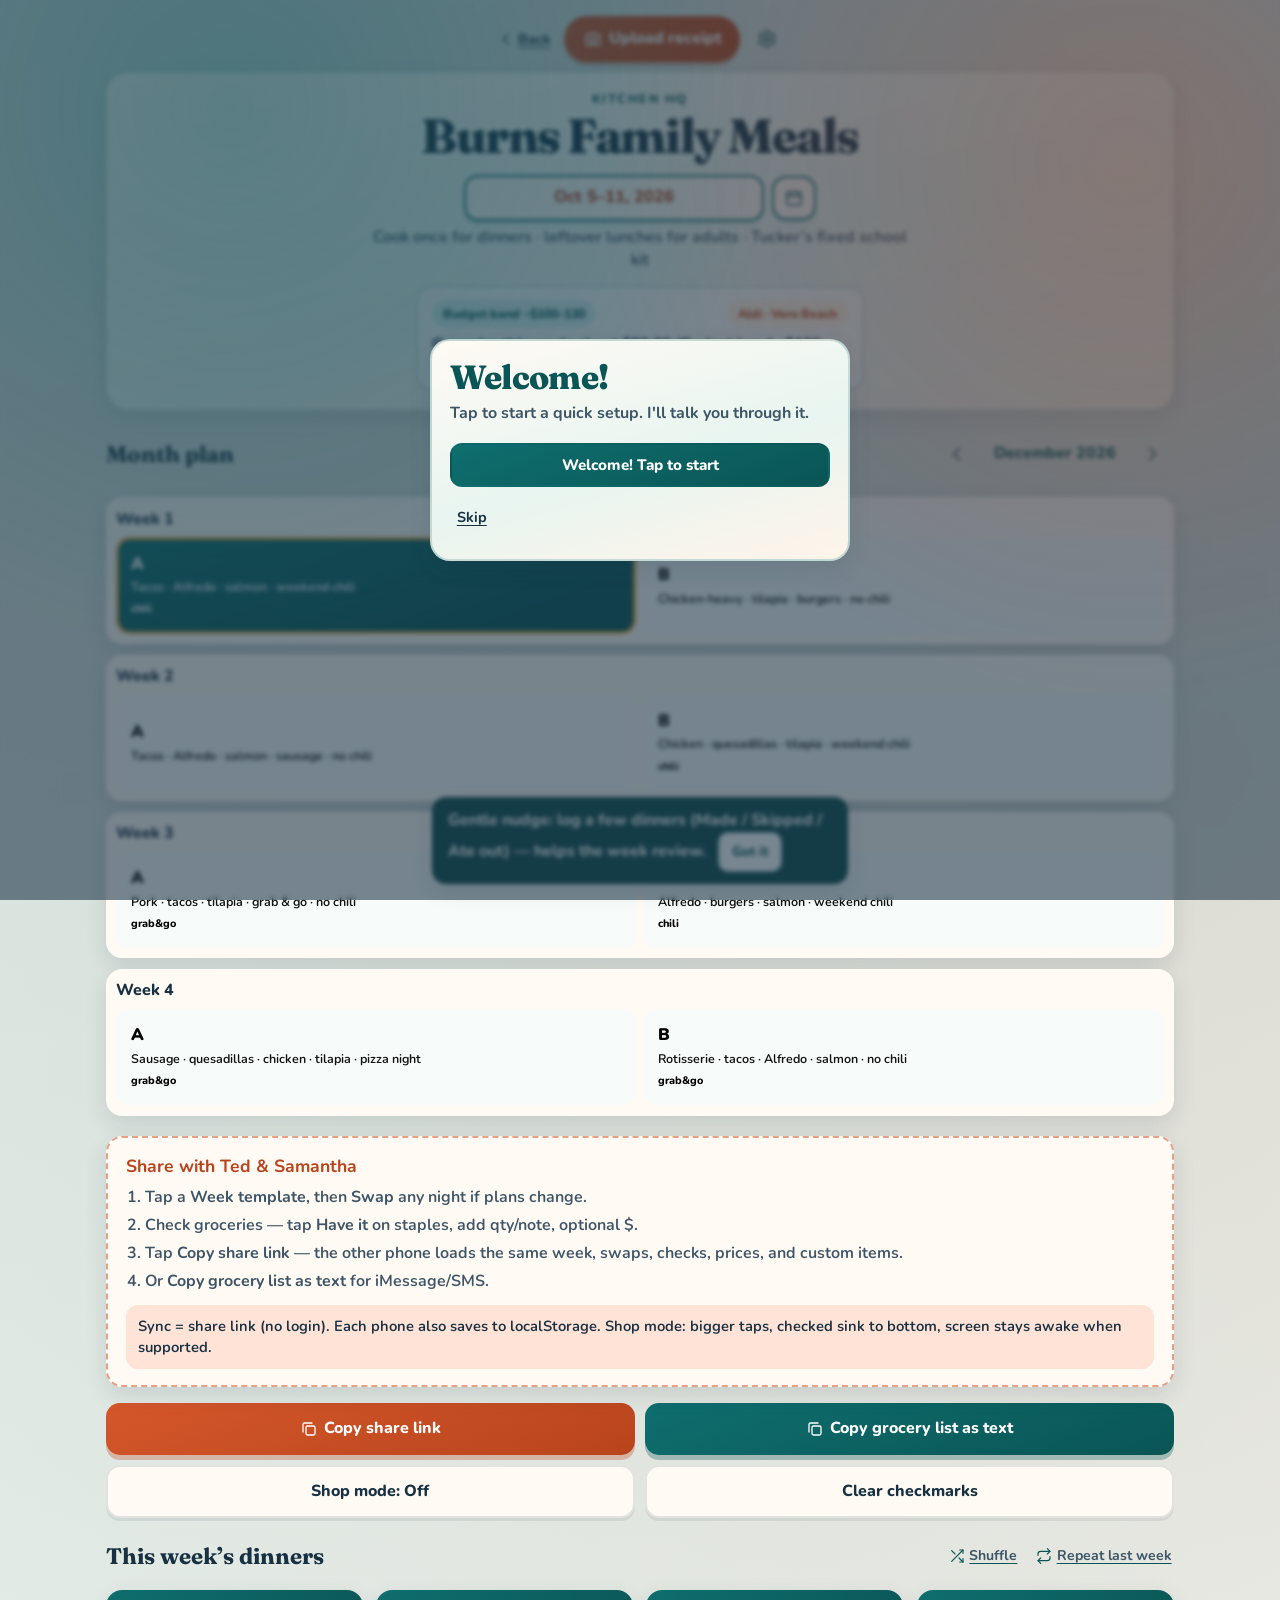
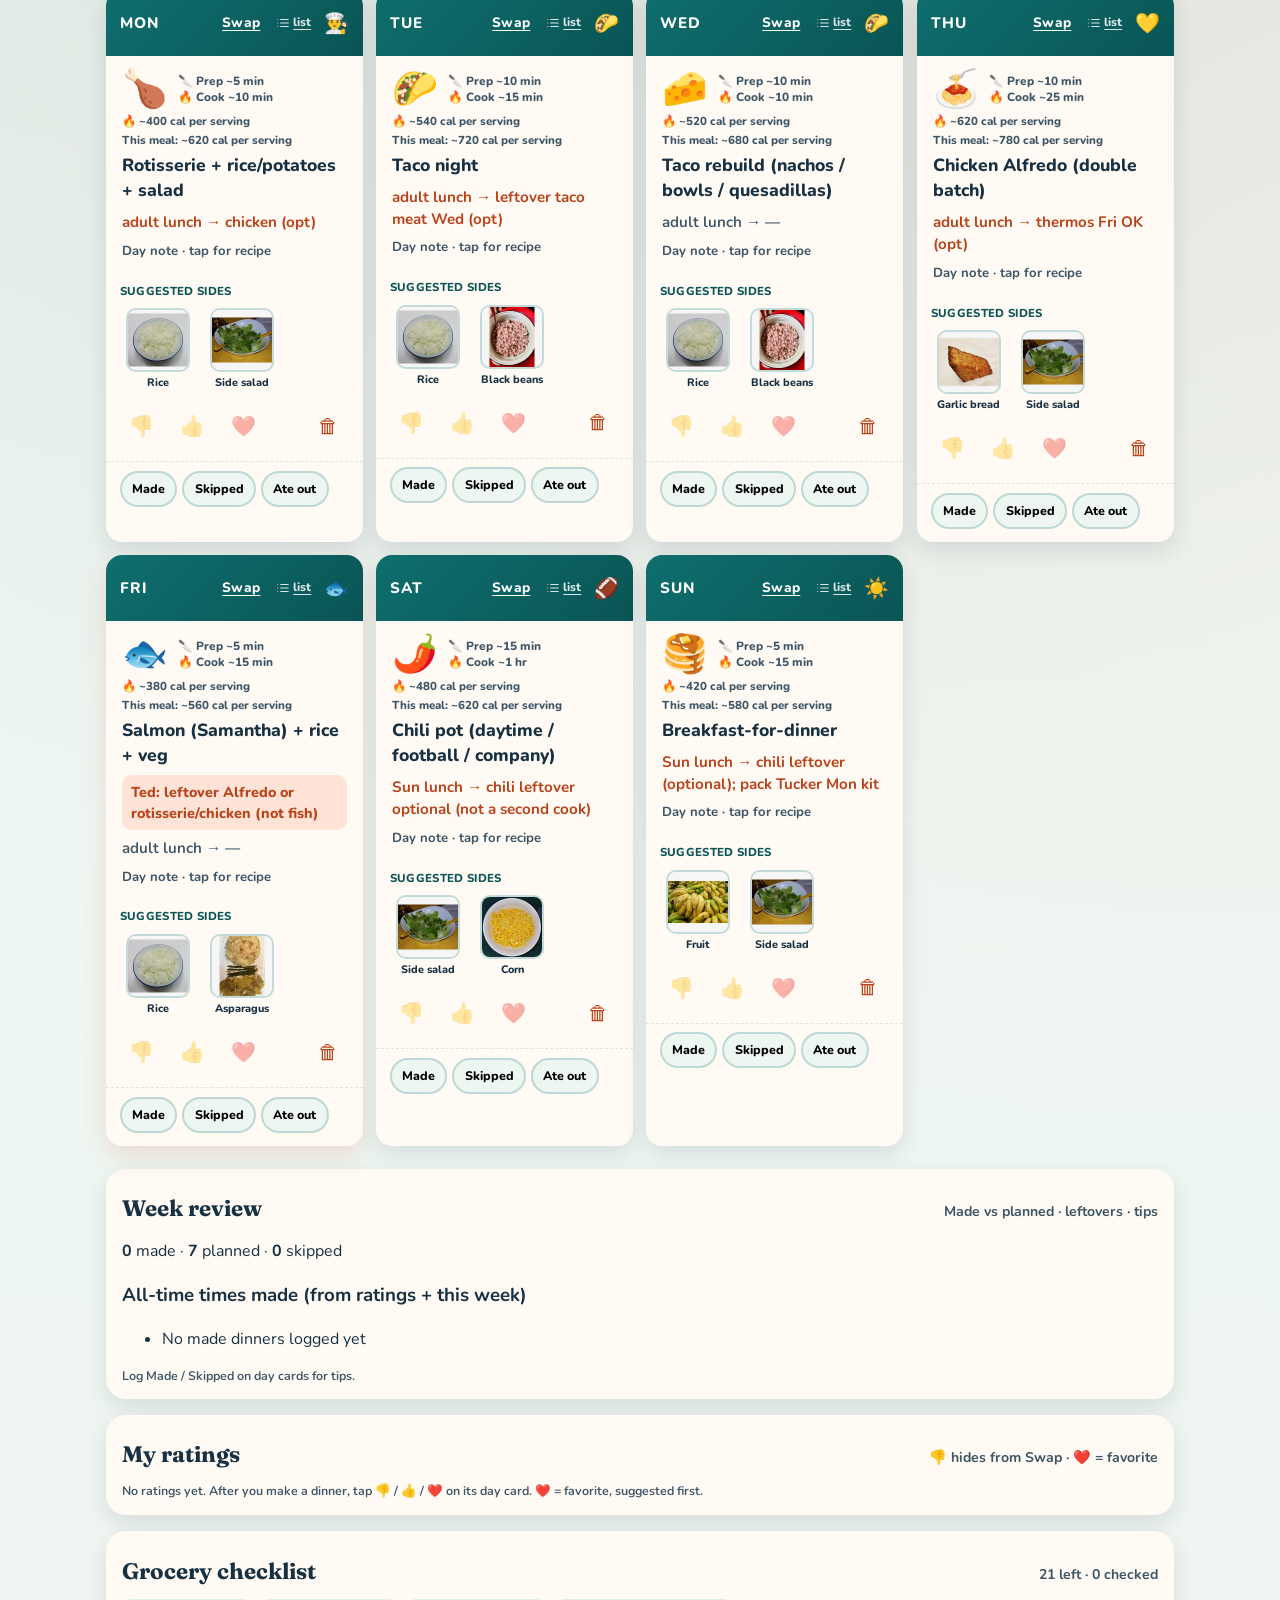
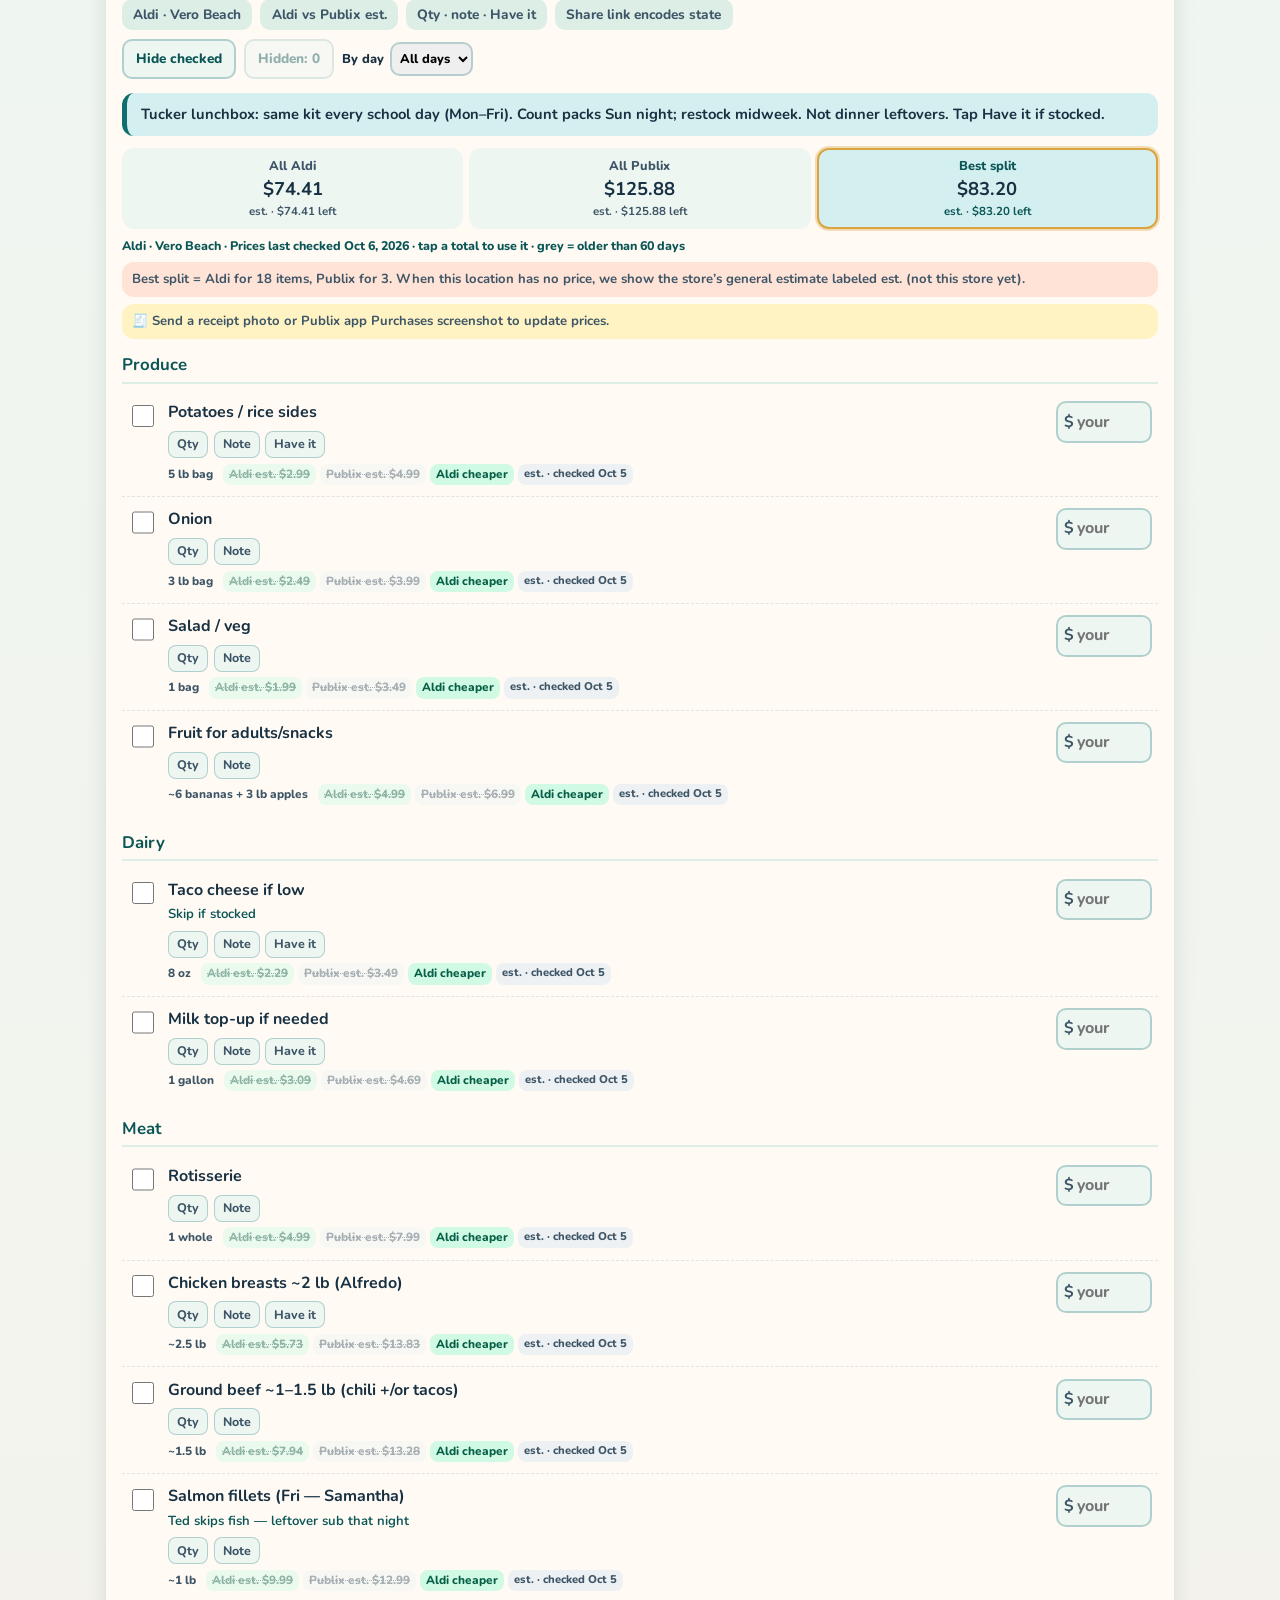
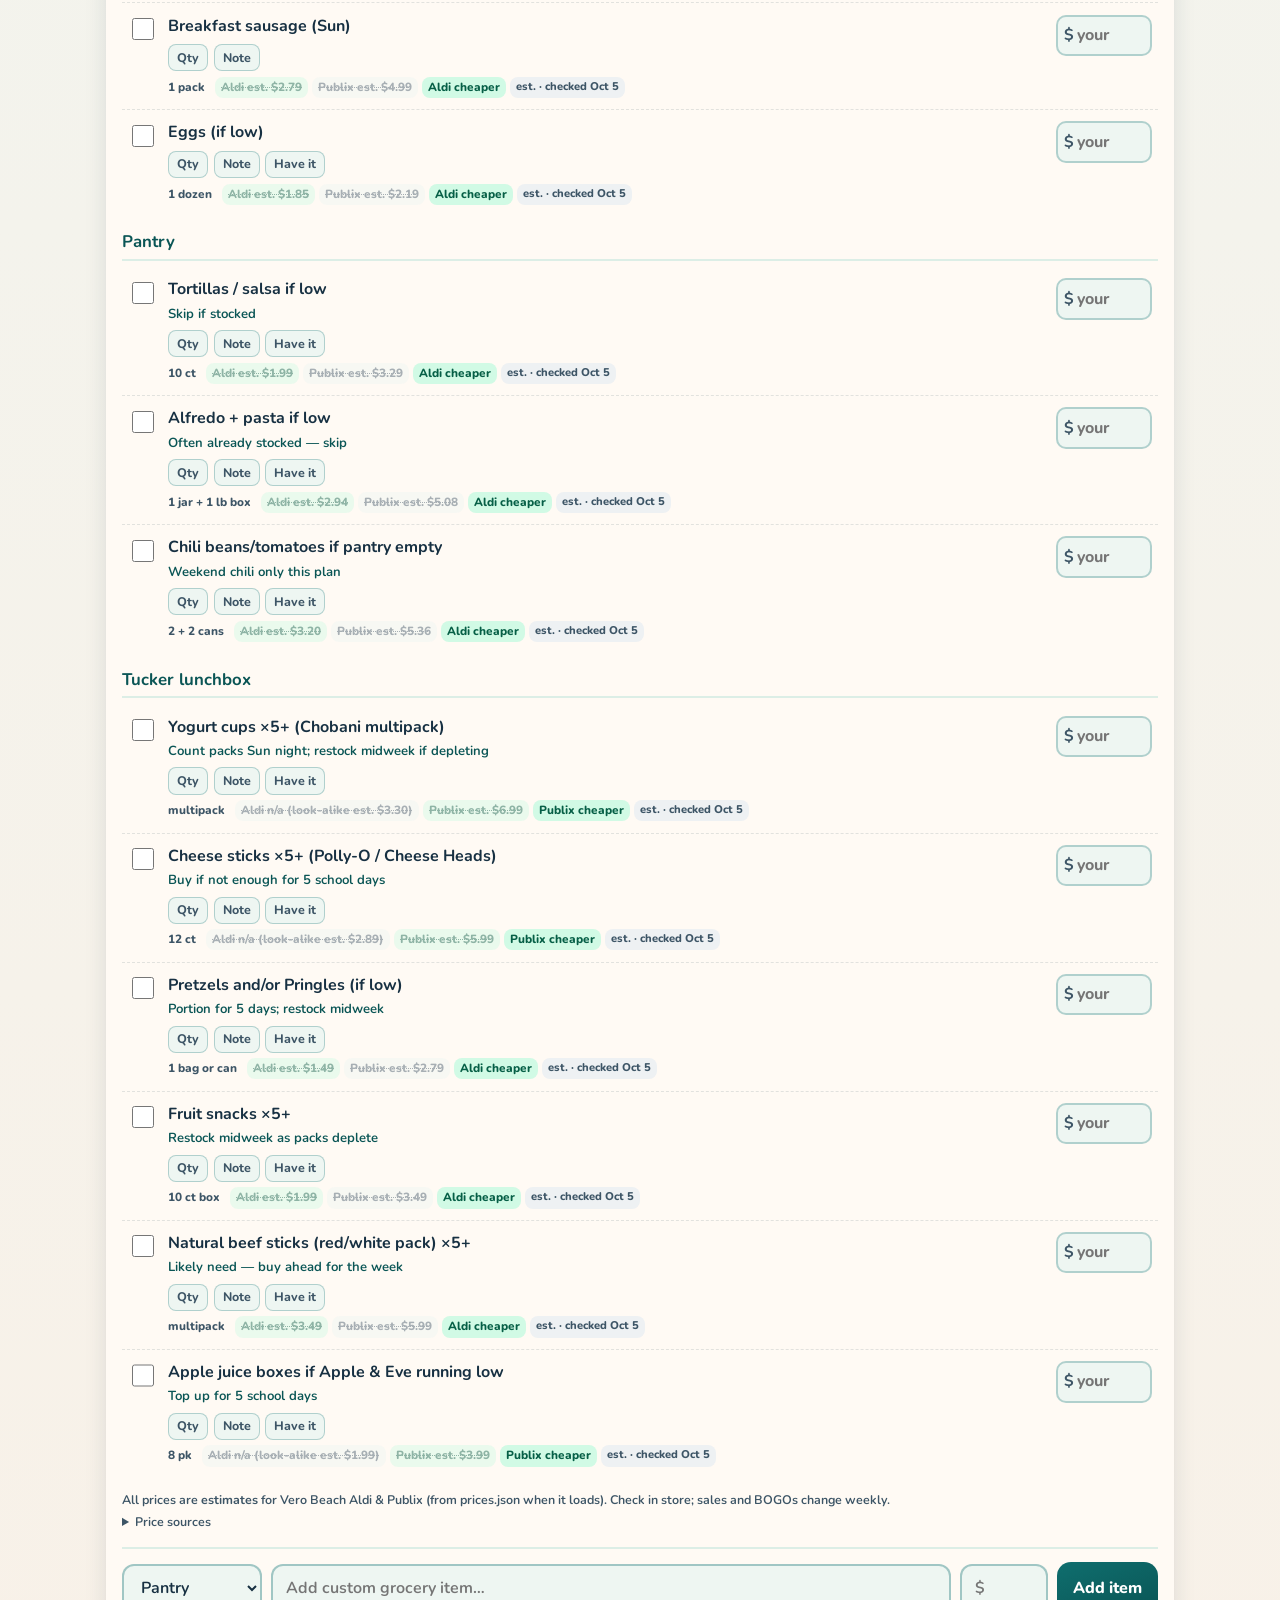
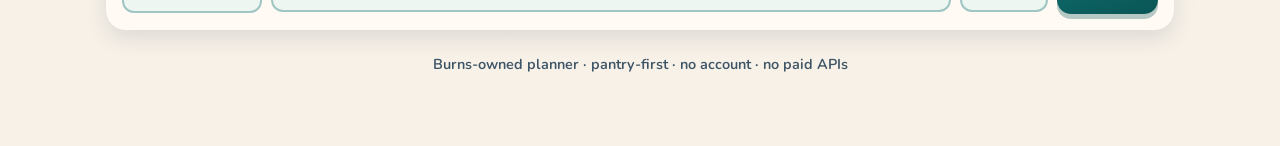
==== commit 8a821952: "Plain month arrows; keep Made/Skipped/Ate out; drop leftovers log UI - Month plan + calendar modal p" ====
--- a/index.html
+++ b/index.html
@@ -23,7 +23,7 @@
         <span>Upload receipt</span>
       </button>
       <button type="button" class="gear-btn icon-btn" id="settings-btn" aria-label="Settings">
-        <svg class="ico" viewBox="0 0 24 24" fill="none" stroke="currentColor" stroke-width="1.75" stroke-linecap="round" stroke-linejoin="round" aria-hidden="true"><circle cx="12" cy="12" r="3"/><path d="M12 2.5v2.2M12 19.3v2.2M4.9 4.9l1.6 1.6M17.5 17.5l1.6 1.6M2.5 12h2.2M19.3 12h2.2M4.9 19.1l1.6-1.6M17.5 6.5l1.6-1.6"/></svg>
+        <svg class="ico" viewBox="0 0 24 24" fill="none" stroke="currentColor" stroke-width="1.75" stroke-linecap="round" stroke-linejoin="round" aria-hidden="true"><path d="M9.671 4.136a2.34 2.34 0 0 1 4.659 0 2.34 2.34 0 0 0 3.319 1.915 2.34 2.34 0 0 1 2.33 4.033 2.34 2.34 0 0 0 0 3.831 2.34 2.34 0 0 1-2.33 4.033 2.34 2.34 0 0 0-3.319 1.915 2.34 2.34 0 0 1-4.659 0 2.34 2.34 0 0 0-3.32-1.915 2.34 2.34 0 0 1-2.33-4.033 2.34 2.34 0 0 0 0-3.831A2.34 2.34 0 0 1 6.35 6.051a2.34 2.34 0 0 0 3.319-1.915"/><circle cx="12" cy="12" r="3"/></svg>
       </button>
     </div>
 
@@ -43,9 +43,6 @@
         <button type="button" class="cal-btn icon-btn" id="cal-btn" aria-label="Pick a week on a calendar">
           <svg class="ico" viewBox="0 0 24 24" fill="none" stroke="currentColor" stroke-width="1.75" stroke-linecap="round" stroke-linejoin="round" aria-hidden="true"><rect x="3.5" y="5" width="17" height="15.5" rx="2"/><path d="M8 3.5v3M16 3.5v3M3.5 10h17"/></svg>
         </button>
-        <button type="button" class="repeat-btn icon-btn" id="repeat-btn" aria-label="Repeat last week">
-          <svg class="ico" viewBox="0 0 24 24" fill="none" stroke="currentColor" stroke-width="1.75" stroke-linecap="round" stroke-linejoin="round" aria-hidden="true"><path d="M17 1l4 4-4 4"/><path d="M3 11V9a4 4 0 014-4h14"/><path d="M7 23l-4-4 4-4"/><path d="M21 13v2a4 4 0 01-4 4H3"/></svg>
-        </button>
       </div>
       <p class="tagline">Cook once for dinners · leftover lunches for adults · Tucker’s fixed school kit</p>
 
@@ -64,9 +61,10 @@
     </header>
 
     <section class="templates" aria-labelledby="templates-title">
-      <div class="section-title month-title-row">
-        <h2 id="templates-title">Month plan</h2>
-        <div class="month-ctrl" id="month-ctrl">
+      <div class="month-plan-head">
+        <div class="section-title month-title-row">
+          <h2 id="templates-title">Month plan</h2>
+          <div class="month-ctrl" id="month-ctrl">
           <button type="button" class="month-arrow icon-btn" id="month-prev" aria-label="Previous month">
             <svg class="ico" viewBox="0 0 24 24" fill="none" stroke="currentColor" stroke-width="1.75" stroke-linecap="round" stroke-linejoin="round" aria-hidden="true"><path d="M15 5l-7 7 7 7"/></svg>
           </button>
@@ -82,8 +80,9 @@
           </div>
         </div>
       </div>
+      <p class="month-hold-hint">Hold a week to customize</p>
+      </div>
       <div class="month-grid" id="month-grid" role="group" aria-label="Week templates A and B"></div>
-      <p class="lp-tip">Tip: tap to load · press and hold a week to customize it.</p>
     </section>
 
     <section class="howto" aria-labelledby="howto-title">
@@ -115,9 +114,18 @@
     <div class="copy-photo" id="copy-photo" hidden></div>
 
     <section aria-labelledby="week-title">
-      <div class="section-title">
+      <div class="section-title week-actions-row">
         <h2 id="week-title">This week’s dinners</h2>
-        <span>7-day calendar · Swap night · tap for recipe</span>
+        <div class="week-actions">
+          <button type="button" class="shuffle-link" id="shuffle-btn" aria-label="Shuffle this week">
+            <svg class="ico" viewBox="0 0 24 24" fill="none" stroke="currentColor" stroke-width="1.75" stroke-linecap="round" stroke-linejoin="round" aria-hidden="true"><path d="M16 3h5v5"/><path d="M4 20L21 3"/><path d="M21 16v5h-5"/><path d="M15 15l6 6"/><path d="M4 4l5 5"/></svg>
+            <span>Shuffle</span>
+          </button>
+          <button type="button" class="week-text-link" id="repeat-btn" aria-label="Repeat last week">
+            <svg class="ico" viewBox="0 0 24 24" fill="none" stroke="currentColor" stroke-width="1.75" stroke-linecap="round" stroke-linejoin="round" aria-hidden="true"><path d="M17 1l4 4-4 4"/><path d="M3 11V9a4 4 0 014-4h14"/><path d="M7 23l-4-4 4-4"/><path d="M21 13v2a4 4 0 01-4 4H3"/></svg>
+            <span>Repeat last week</span>
+          </button>
+        </div>
       </div>
       <div class="week-grid" id="week-grid"></div>
     </section>
--- a/styles.css
+++ b/styles.css
@@ -1254,7 +1254,7 @@
 .cal-sel { margin: 0 0 0.4rem; font-weight: 800; color: var(--coral-deep); font-size: 0.9rem; }
 .cal-nav { display: flex; align-items: center; justify-content: space-between; margin: 0.25rem 0 0.4rem; }
 .cal-nav b { font-size: 1.12rem; }
-.cal-nav button { width: 48px; height: 44px; border: 2px solid rgba(15, 110, 110, 0.3); border-radius: 12px; background: #fff; font-size: 1.25rem; font-weight: 800; color: var(--teal-deep); cursor: pointer; }
+.cal-nav button { width: 44px; height: 44px; min-width: 44px; min-height: 44px; border: none; border-radius: 0; background: transparent; box-shadow: none; font-size: 1.25rem; font-weight: 800; color: var(--teal-deep); cursor: pointer; padding: 0; }
 .cal-dow, .cal-row { display: grid; grid-template-columns: repeat(7, 1fr); gap: 2px; }
 .cal-dow span { text-align: center; font-size: 0.75rem; font-weight: 800; color: var(--ink-soft); padding: 0.25rem 0; text-transform: uppercase; }
 .cal-row { border-radius: 12px; padding: 2px 0; margin: 1px 0; }
@@ -1676,14 +1676,15 @@
 
 .month-arrow.icon-btn {
   appearance: none;
-  width: 40px;
-  height: 40px;
-  min-width: 40px;
-  min-height: 40px;
+  width: 44px;
+  height: 44px;
+  min-width: 44px;
+  min-height: 44px;
   padding: 0;
-  border: 2px solid rgba(15, 110, 110, 0.3);
-  border-radius: 12px;
-  background: #fff;
+  border: none;
+  border-radius: 0;
+  background: transparent;
+  box-shadow: none;
   color: var(--teal-deep);
   cursor: pointer;
   display: inline-flex;
@@ -2044,3 +2045,84 @@
 .side-tile.is-on .sn::after { content: " ✓"; color: var(--teal); }
 .side-credits { font-size: 0.65rem; font-weight: 650; color: var(--ink-soft); margin: 0.25rem 0 0; padding: 0 0.85rem; }
 .month-hol-strip { display: none !important; }
+
+/* Shuffle — plain text link + line ico (not a pill) */
+.shuffle-row {
+  display: flex;
+  justify-content: flex-end;
+  align-items: center;
+  margin: 0.35rem 0 0;
+}
+.shuffle-link {
+  appearance: none;
+  border: none;
+  background: transparent;
+  box-shadow: none;
+  border-radius: 0;
+  padding: 0.35rem 0.25rem;
+  min-height: 44px;
+  min-width: 44px;
+  display: inline-flex;
+  align-items: center;
+  gap: 0.3rem;
+  cursor: pointer;
+  font: inherit;
+  font-size: 0.85rem;
+  font-weight: 800;
+  color: var(--teal-deep, #0f6e6e);
+  text-decoration: underline;
+  text-underline-offset: 3px;
+}
+.shuffle-link .ico {
+  width: 16px;
+  height: 16px;
+  stroke: currentColor;
+}
+.shuffle-link:hover, .shuffle-link:focus-visible { opacity: 0.9; outline: none; }
+
+.week-actions-row { align-items: center; gap: 0.5rem; }
+.week-actions { display: inline-flex; flex-wrap: wrap; align-items: center; gap: 0.35rem 0.75rem; margin-left: auto; }
+.week-text-link, .shuffle-link {
+  appearance: none; border: none; background: transparent; box-shadow: none; border-radius: 0;
+  padding: 0.35rem 0.15rem; min-height: 44px; display: inline-flex; align-items: center; gap: 0.3rem;
+  cursor: pointer; font: inherit; font-size: 0.85rem; font-weight: 800;
+  color: var(--teal-deep); text-decoration: underline; text-underline-offset: 3px;
+}
+.week-text-link .ico, .shuffle-link .ico { width: 16px; height: 16px; stroke: currentColor; }
+
+/* Month plan — compact nav + hold hint */
+.templates {
+  padding-top: 0.35rem;
+  padding-bottom: 0.5rem;
+  margin-bottom: 0.75rem;
+}
+.month-plan-head {
+  margin: 0 0 0.25rem;
+}
+.month-title-row {
+  margin: 0;
+  padding: 0;
+  gap: 0.25rem;
+  min-height: 0;
+}
+.month-ctrl {
+  gap: 0;
+  margin: 0;
+}
+.month-name-btn {
+  min-height: 44px;
+  padding: 0.15rem 0.25rem;
+}
+.month-hold-hint {
+  margin: 0.1rem 0 0.35rem;
+  padding: 0;
+  font-size: 0.75rem;
+  font-weight: 700;
+  color: var(--ink-soft);
+  text-align: center;
+  line-height: 1.2;
+}
+.month-grid {
+  margin-top: 0.15rem;
+  gap: 0.45rem;
+}
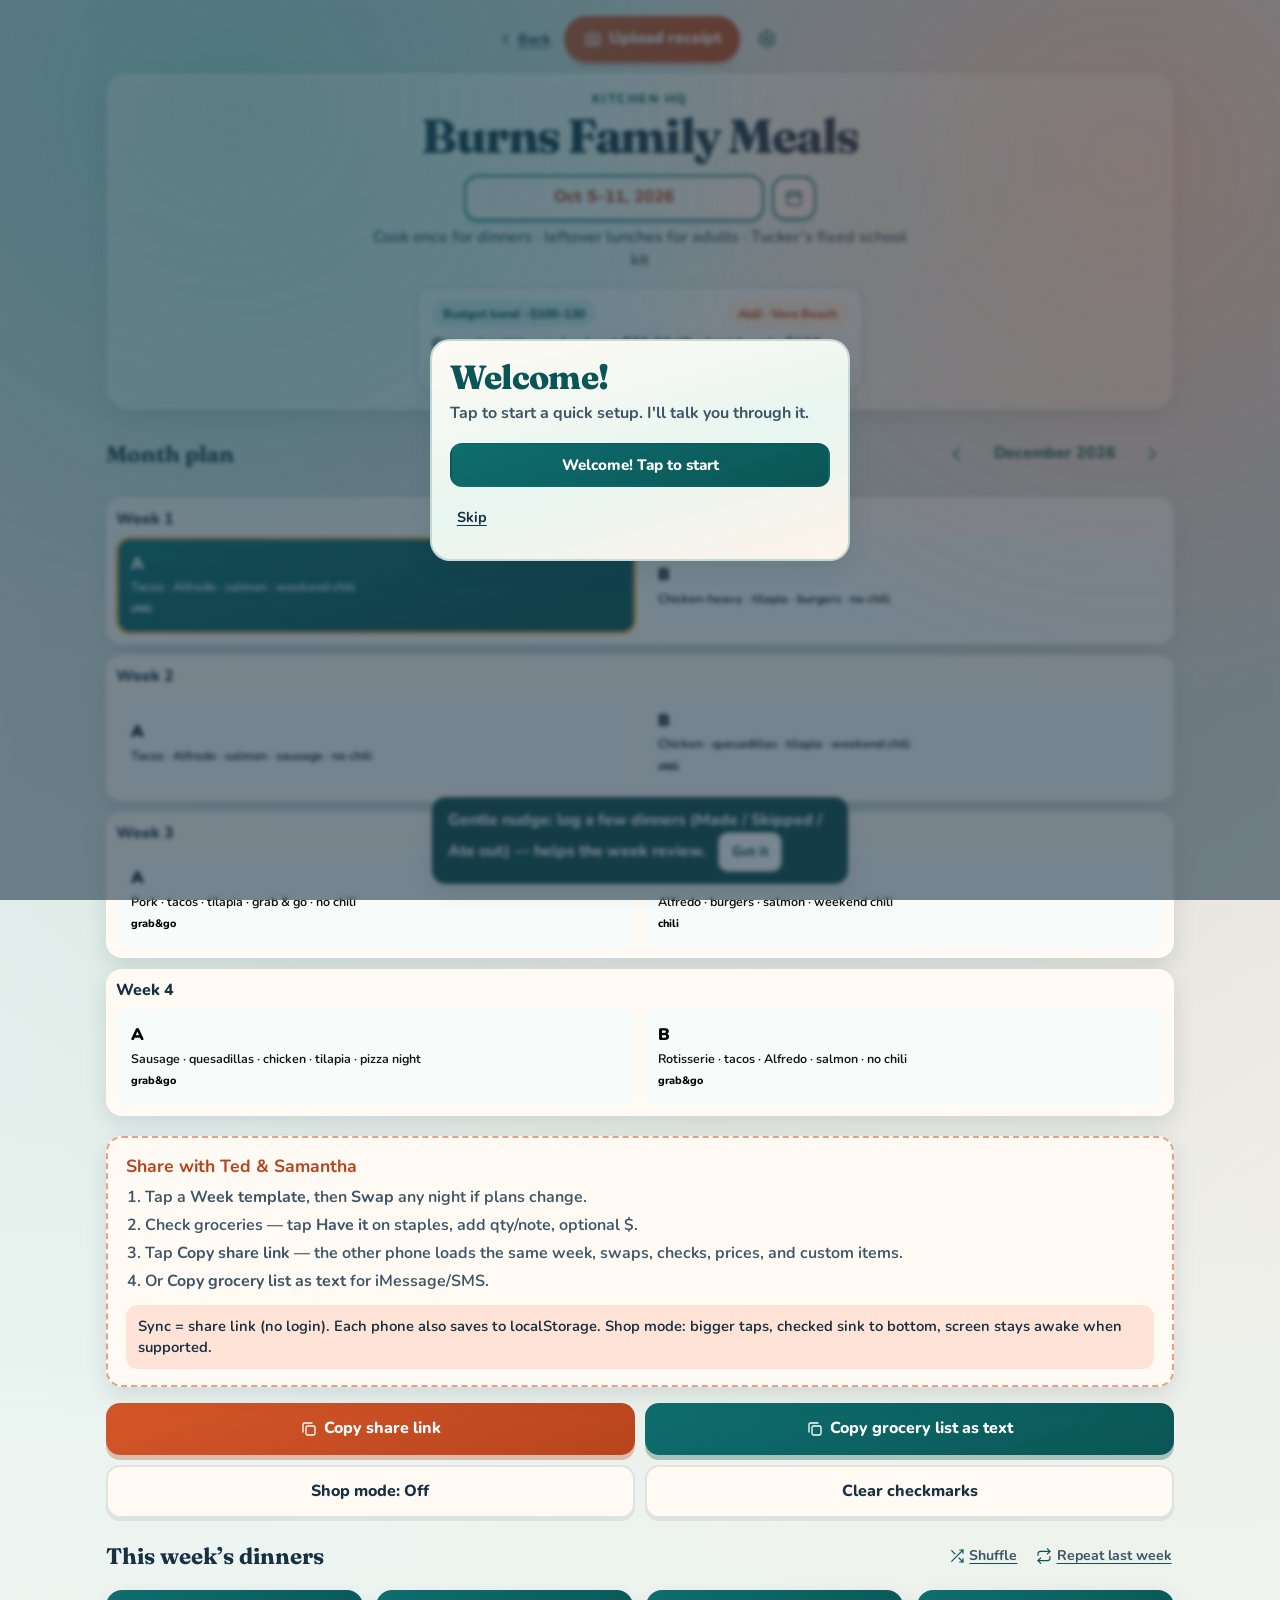
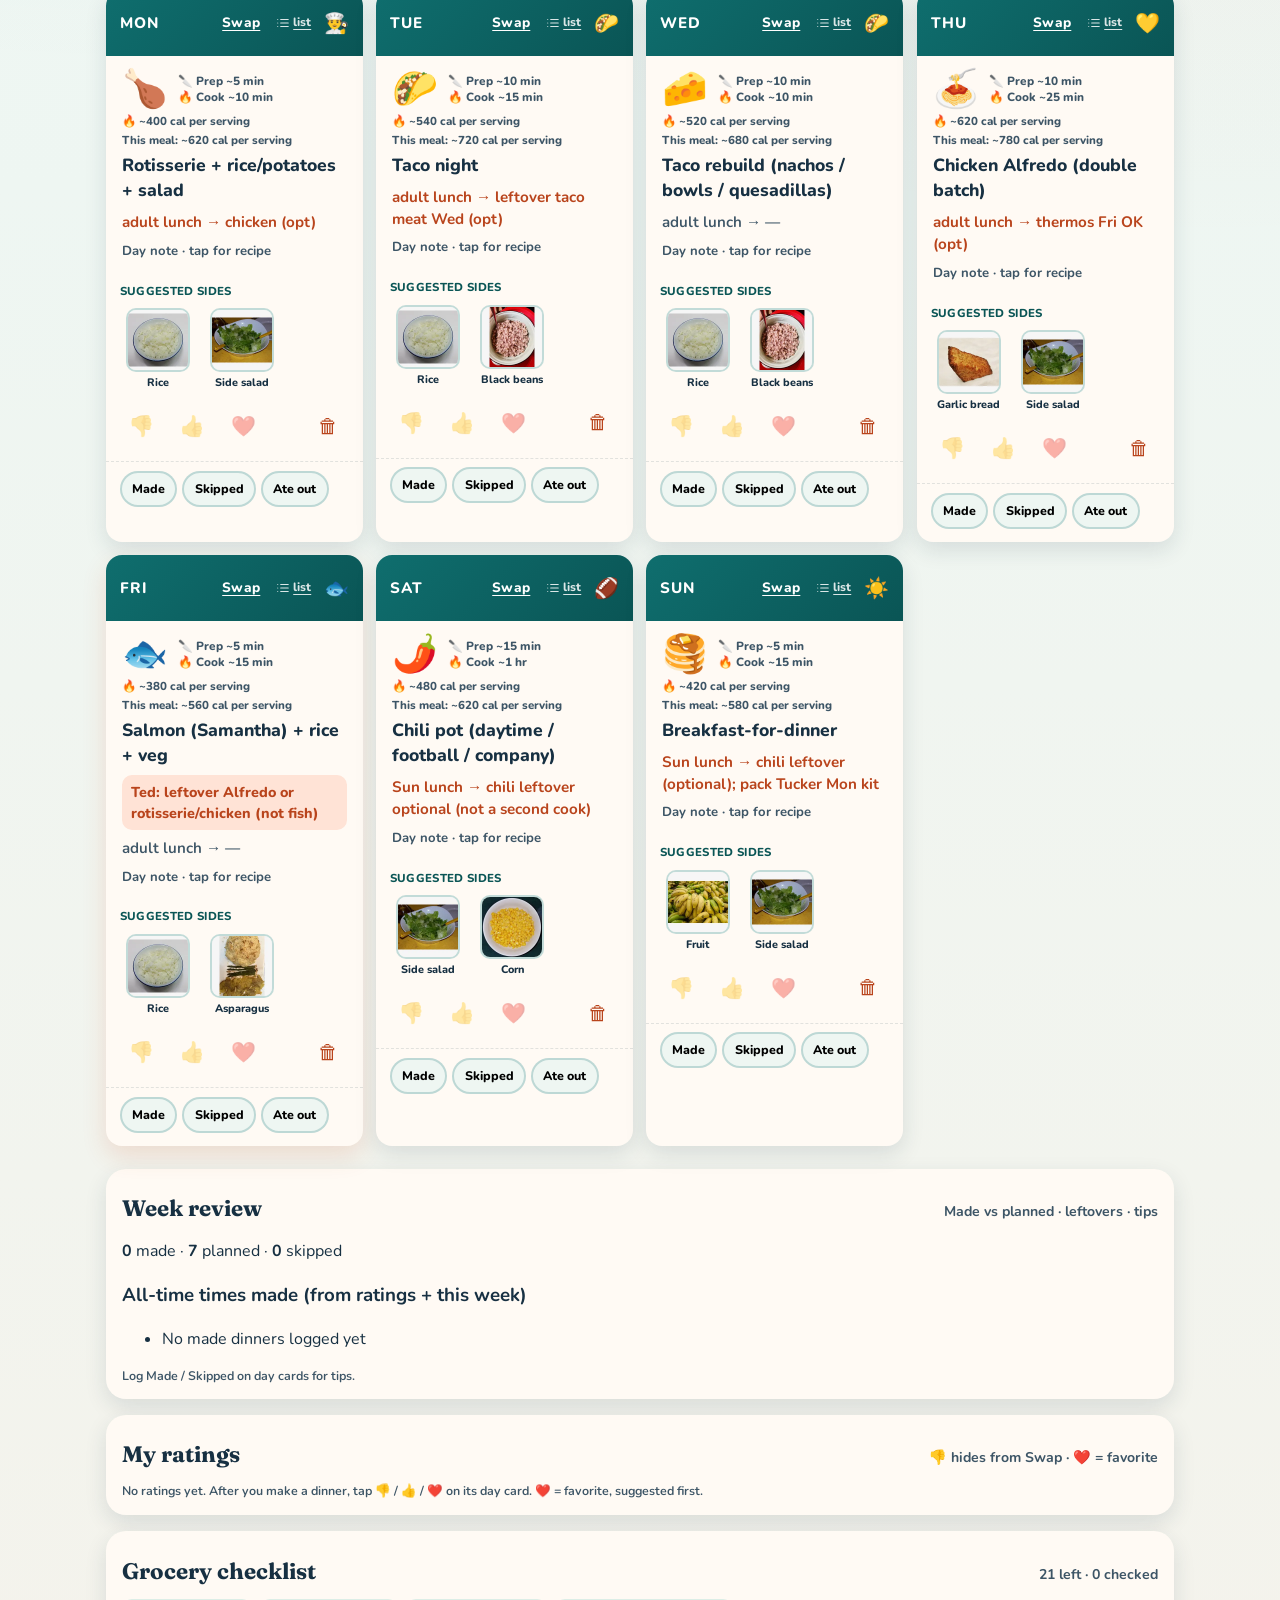
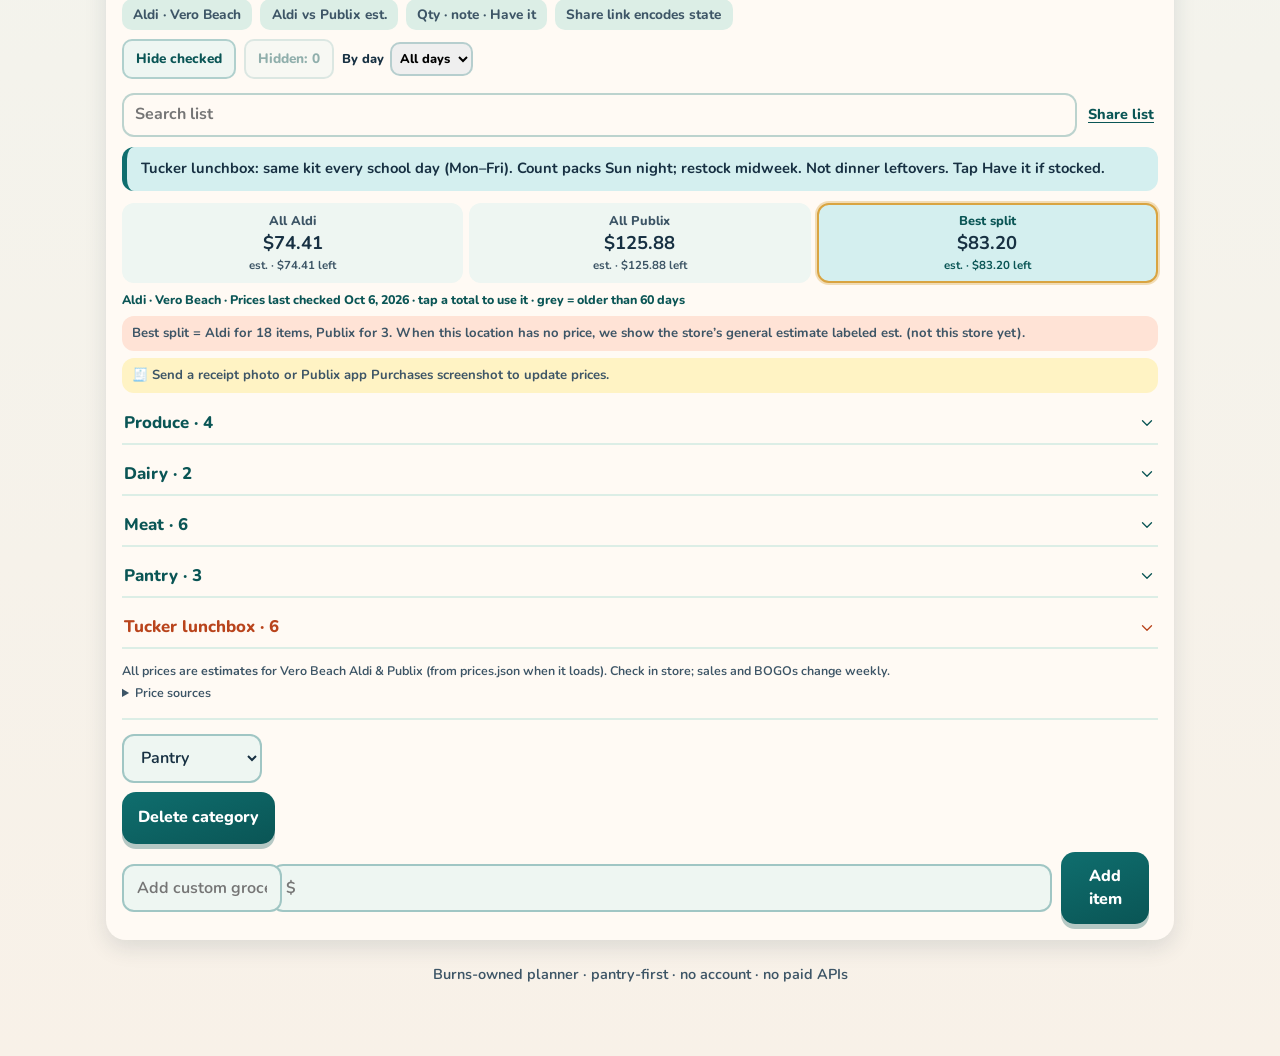
==== commit 8a1f04d8: "Grocery collapse/search/share, custom cats, Cameron XP + template share - Both pages: aisle sections" ====
--- a/index.html
+++ b/index.html
@@ -170,7 +170,11 @@
           <option>Frozen</option>
           <option>Tucker lunchbox</option>
           <option>Other</option>
+          <option value="__new__">+ New category…</option>
         </select>
+        <label class="visually-hidden" for="custom-new-cat">New category name</label>
+        <input id="custom-new-cat" type="text" maxlength="40" placeholder="Name the new category…" hidden />
+        <button type="button" class="btn btn-secondary" id="del-custom-cat" hidden>Delete category</button>
         <label class="visually-hidden" for="custom-name">Custom grocery item</label>
         <input id="custom-name" type="text" maxlength="80" placeholder="Add custom grocery item…" />
         <label class="visually-hidden" for="custom-price">Optional price</label>
--- a/styles.css
+++ b/styles.css
@@ -719,6 +719,113 @@
   color: var(--teal-deep);
   font-size: 1.05rem;
 }
+
+.aisle-fold {
+  margin: 0.45rem 0 0.15rem;
+  border: none;
+  padding: 0;
+}
+.aisle-fold > summary {
+  list-style: none;
+  cursor: pointer;
+  display: flex;
+  align-items: center;
+  justify-content: space-between;
+  gap: 0.5rem;
+  margin: 0;
+  padding: 0.55rem 0.15rem 0.4rem;
+  border-bottom: 2px solid var(--bg-deep);
+  color: var(--teal-deep);
+  font-size: 1.05rem;
+  font-weight: 800;
+  min-height: 44px;
+  user-select: none;
+}
+.aisle-fold > summary::-webkit-details-marker { display: none; }
+.aisle-fold > summary::marker { content: ""; }
+.aisle-fold .aisle-sum-lab { flex: 1; min-width: 0; }
+.aisle-fold .aisle-chev {
+  width: 18px;
+  height: 18px;
+  flex-shrink: 0;
+  stroke: currentColor;
+  transition: transform 0.15s ease;
+}
+.aisle-fold[open] > summary .aisle-chev { transform: rotate(180deg); }
+.aisle-fold.category-tucker > summary {
+  color: var(--coral-deep);
+}
+
+.meta-chip.del-custom {
+  padding: 0.2rem;
+  min-width: 36px;
+  min-height: 36px;
+  display: inline-flex;
+  align-items: center;
+  justify-content: center;
+}
+.meta-chip.del-custom .ico {
+  width: 16px;
+  height: 16px;
+  stroke: currentColor;
+}
+.custom-add #custom-new-cat {
+  grid-column: 1 / -1;
+}
+.custom-add #del-custom-cat {
+  grid-column: 1 / -1;
+  justify-self: start;
+}
+.aisle-fold .aisle-cat-del {
+  appearance: none;
+  border: none;
+  background: transparent;
+  color: var(--ink-soft);
+  cursor: pointer;
+  padding: 4px;
+  min-width: 36px;
+  min-height: 36px;
+  display: inline-flex;
+  align-items: center;
+  justify-content: center;
+  border-radius: 8px;
+}
+.aisle-fold .aisle-cat-del .ico { width: 16px; height: 16px; stroke: currentColor; }
+.aisle-fold .aisle-cat-del:hover { color: var(--coral-deep); }
+
+.grocery-tools {
+  display: flex;
+  flex-wrap: wrap;
+  gap: 0.45rem;
+  align-items: center;
+  margin: 0 0 0.65rem;
+}
+.grocery-search {
+  flex: 1 1 12rem;
+  min-height: 44px;
+  border: 2px solid rgba(15, 110, 110, 0.28);
+  border-radius: 12px;
+  padding: 0.45rem 0.7rem;
+  font: inherit;
+  font-weight: 700;
+  background: var(--white);
+  color: var(--ink);
+}
+.share-list-link {
+  appearance: none;
+  border: none;
+  background: transparent;
+  color: var(--teal-deep);
+  font: inherit;
+  font-weight: 800;
+  font-size: 0.9rem;
+  text-decoration: underline;
+  text-underline-offset: 3px;
+  cursor: pointer;
+  min-height: 44px;
+  padding: 0 0.25rem;
+}
+
 
 .item-list {
   list-style: none;
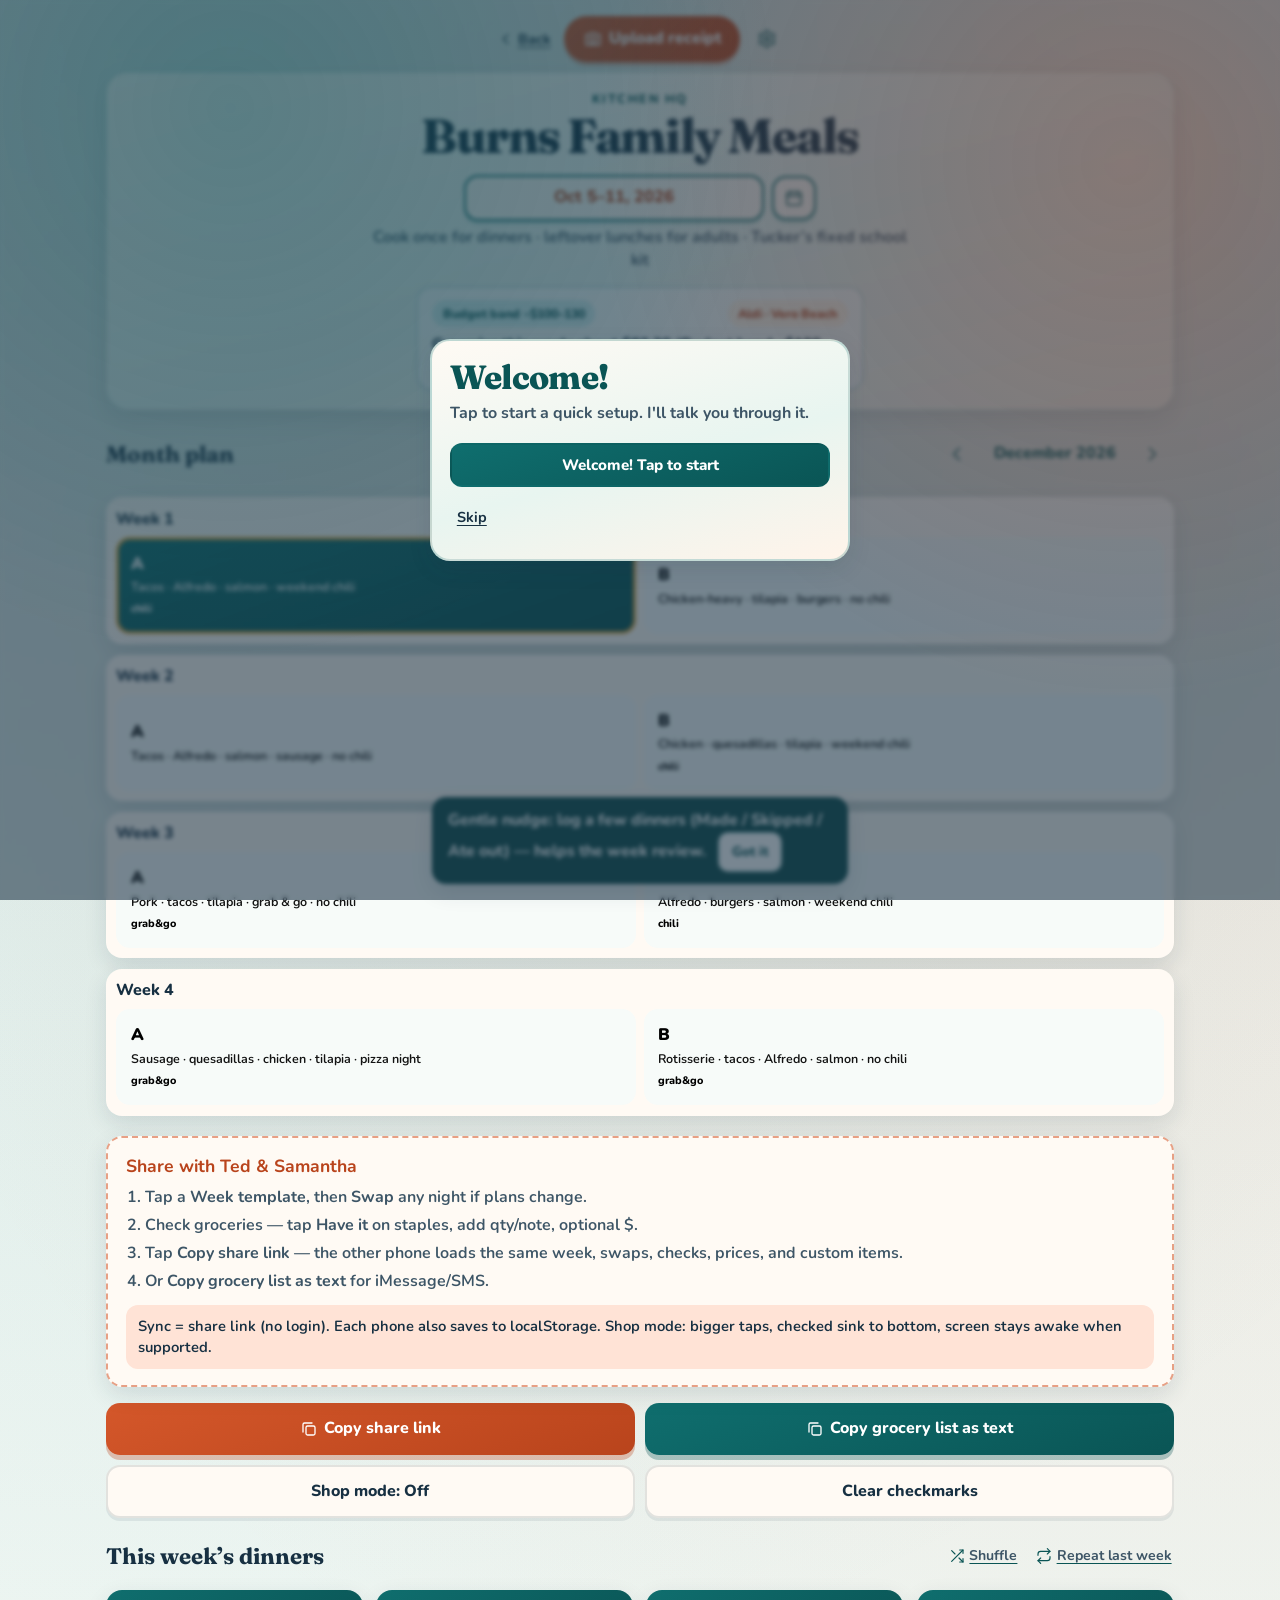
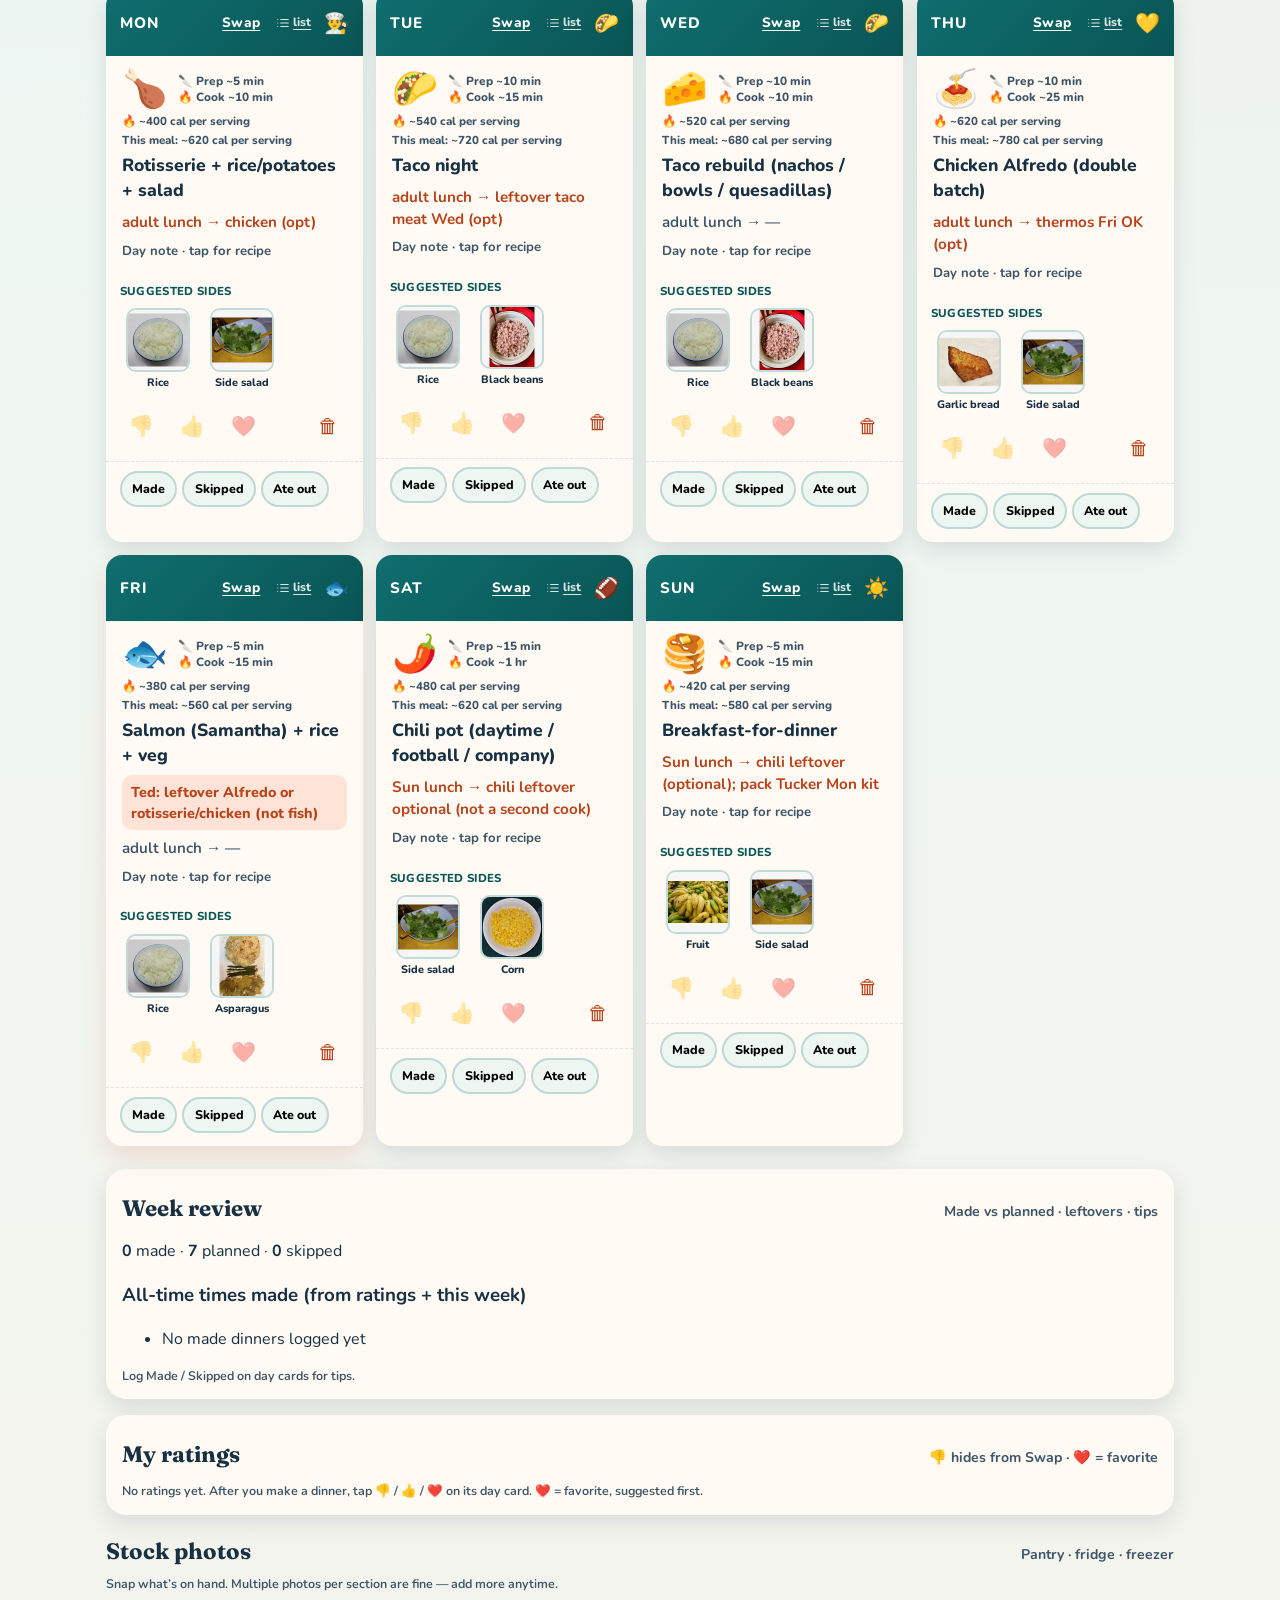
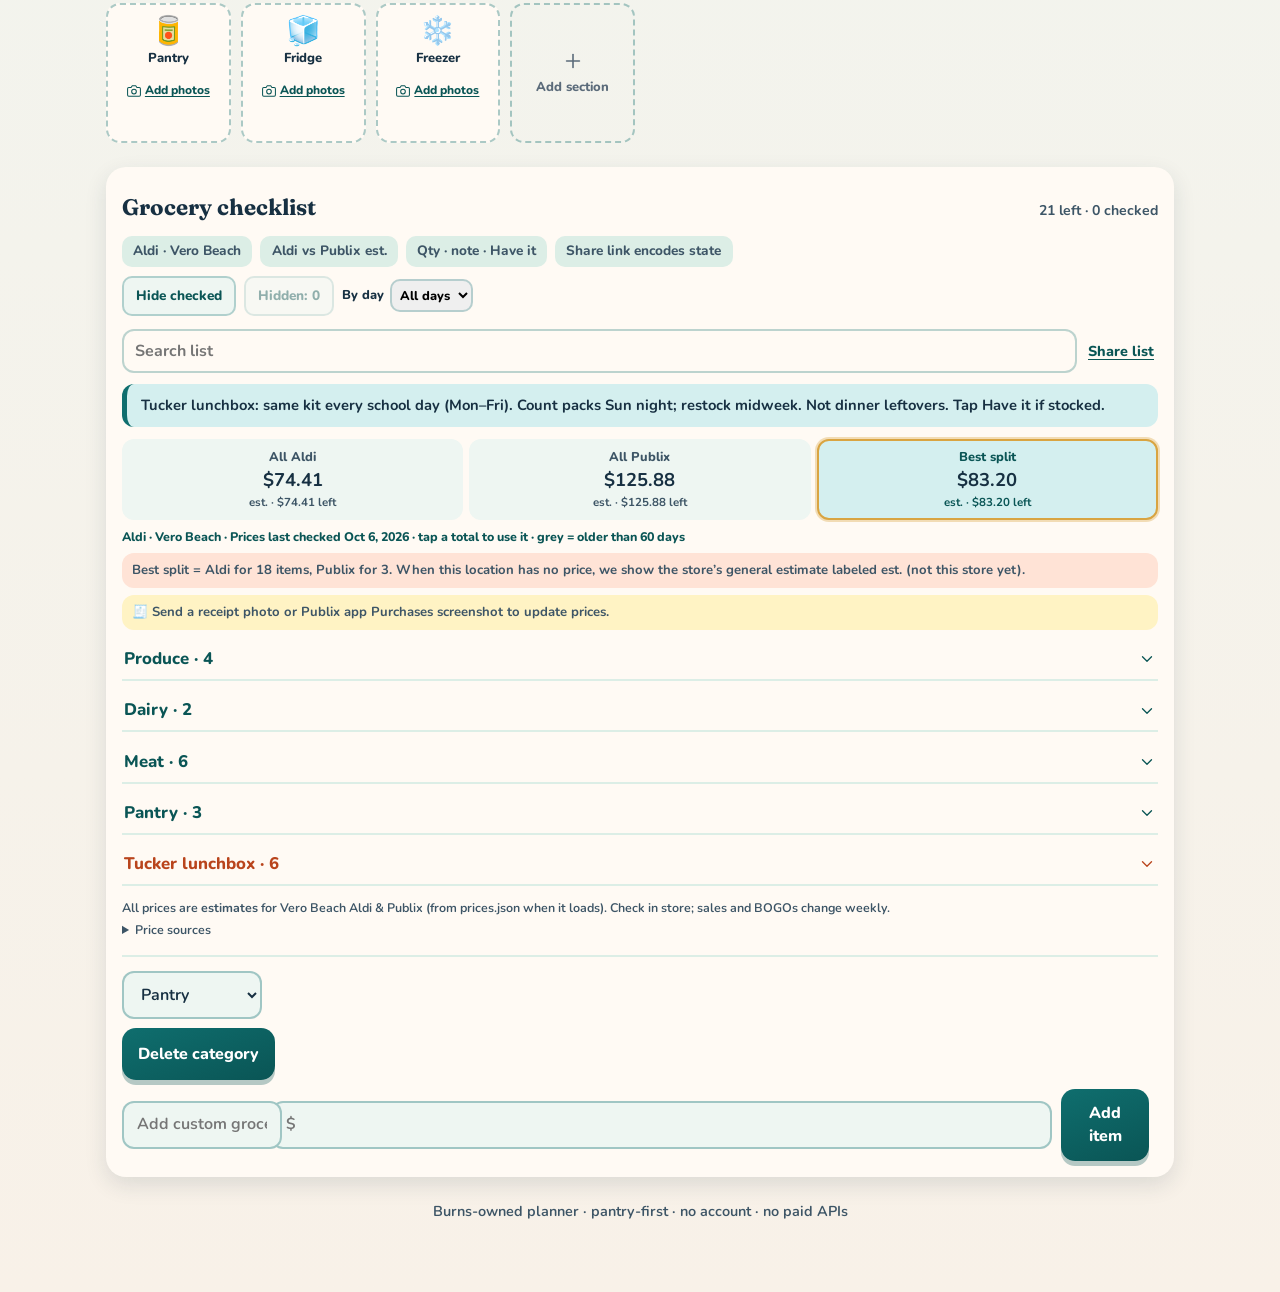
==== commit 2010f875: "Multi-photo stock sections, custom storage, no primary-store step Item 40: share template excludes e" ====
--- a/index.html
+++ b/index.html
@@ -144,6 +144,15 @@
         <span>👎 hides from Swap · ❤️ = favorite</span>
       </div>
       <div id="my-ratings"></div>
+    </section>
+
+    <section class="stock-panel" id="stock-panel" aria-labelledby="stock-title">
+      <div class="section-title">
+        <h2 id="stock-title">Stock photos</h2>
+        <span>Pantry · fridge · freezer</span>
+      </div>
+      <p class="muted2" style="margin:0 0 10px">Snap what’s on hand. Multiple photos per section are fine — add more anytime.</p>
+      <div id="stock-sections"></div>
     </section>
 
     <section class="grocery-panel" aria-labelledby="grocery-title">
--- a/styles.css
+++ b/styles.css
@@ -2233,3 +2233,24 @@
   margin-top: 0.15rem;
   gap: 0.45rem;
 }
+
+/* Items 41–42 stock photos */
+.stock-panel{margin:1.25rem 0 1.5rem}
+.stock-panel .section-title{margin-bottom:.5rem}
+.stock-photos.photos,.photos.stock-photos{display:grid;grid-template-columns:repeat(auto-fill,minmax(120px,1fr));gap:10px;margin:0}
+.ph-sec{position:relative;border:2px dashed rgba(15,110,110,.35);border-radius:14px;padding:10px 8px 8px;display:flex;flex-direction:column;gap:6px;min-height:140px;text-align:center;background:var(--card,#fffaf4)}
+.ph-sec.done{border-color:var(--teal,#0f6e6e)}
+.ph-sec-lab{font-size:13px;font-weight:800;color:var(--ink,#173042);line-height:1.2}
+.ph-sec-lab .big{display:block;font-size:28px;margin-bottom:2px}
+.ph-thumbs{display:flex;flex-wrap:wrap;gap:5px;justify-content:center}
+.ph-thumb{position:relative;width:56px;height:56px;border-radius:8px;overflow:hidden;border:2px solid rgba(15,110,110,.3);flex-shrink:0}
+.ph-thumb img{width:100%;height:100%;object-fit:cover;display:block}
+.ph-thumb .ph-x{position:absolute;top:1px;right:1px;width:20px;height:20px;border:0;border-radius:50%;background:rgba(15,23,42,.75);color:#fff;display:flex;align-items:center;justify-content:center;padding:0;cursor:pointer;line-height:0}
+.ph-add{appearance:none;border:0;background:transparent;color:var(--teal-deep,#0a5555);font:inherit;font-size:12px;font-weight:800;text-decoration:underline;text-underline-offset:2px;cursor:pointer;min-height:36px;display:inline-flex;align-items:center;justify-content:center;gap:4px;padding:4px 2px}
+.ph-add .ico{width:14px;height:14px;stroke:currentColor}
+.ph-add-sec{appearance:none;border:2px dashed rgba(15,110,110,.35);border-radius:14px;background:transparent;color:var(--muted,#5b6b7a);min-height:140px;display:flex;flex-direction:column;align-items:center;justify-content:center;gap:6px;cursor:pointer;font:inherit;font-weight:800;font-size:13px}
+.ph-add-sec .ico{width:22px;height:22px;stroke:currentColor}
+.ph-sec-del{appearance:none;position:absolute;top:4px;right:4px;width:24px;height:24px;border:0;border-radius:50%;background:rgba(15,23,42,.7);color:#fff;display:flex;align-items:center;justify-content:center;padding:0;cursor:pointer}
+.ph-new-row{display:flex;flex-wrap:wrap;gap:8px;margin:0 0 12px;align-items:center}
+.ph-new-row input{flex:1 1 140px;min-height:44px;border-radius:12px;border:2px solid rgba(15,110,110,.28);background:#fff;color:inherit;padding:10px;font:inherit;font-weight:700}
+
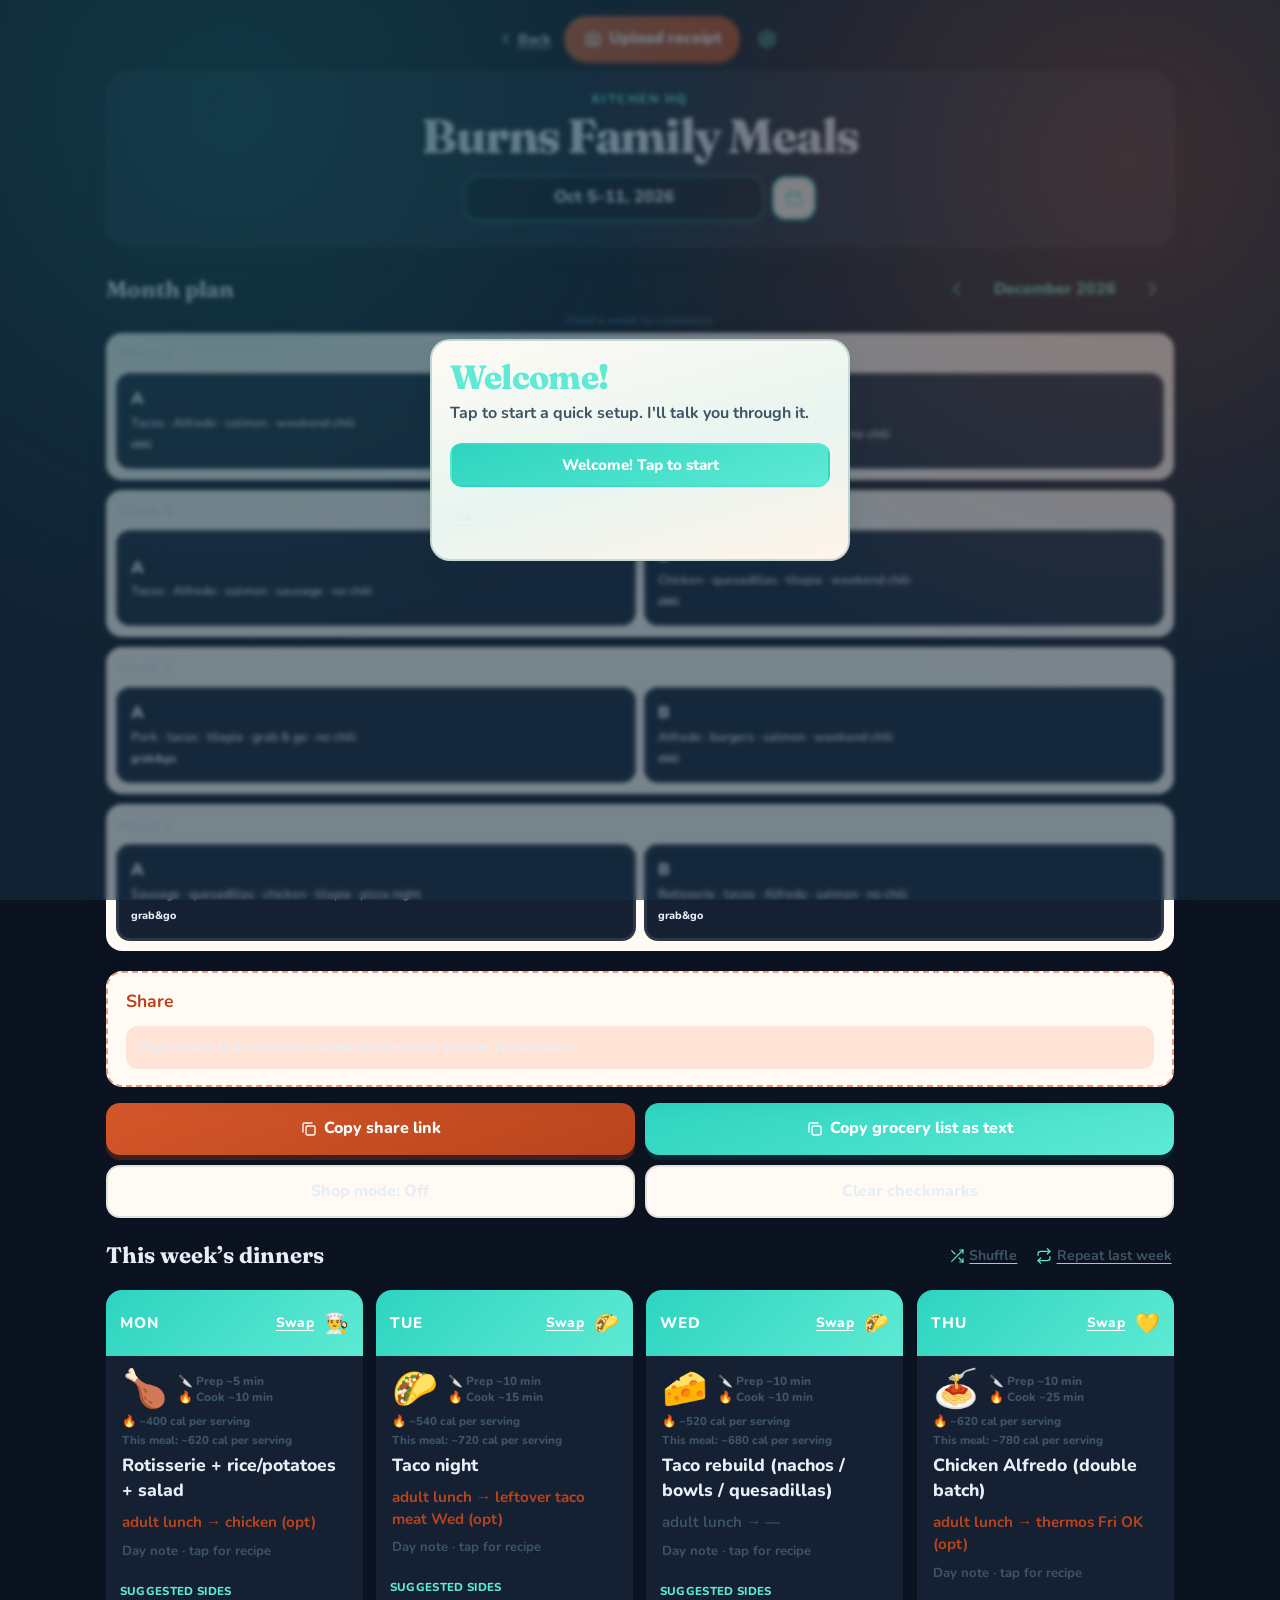
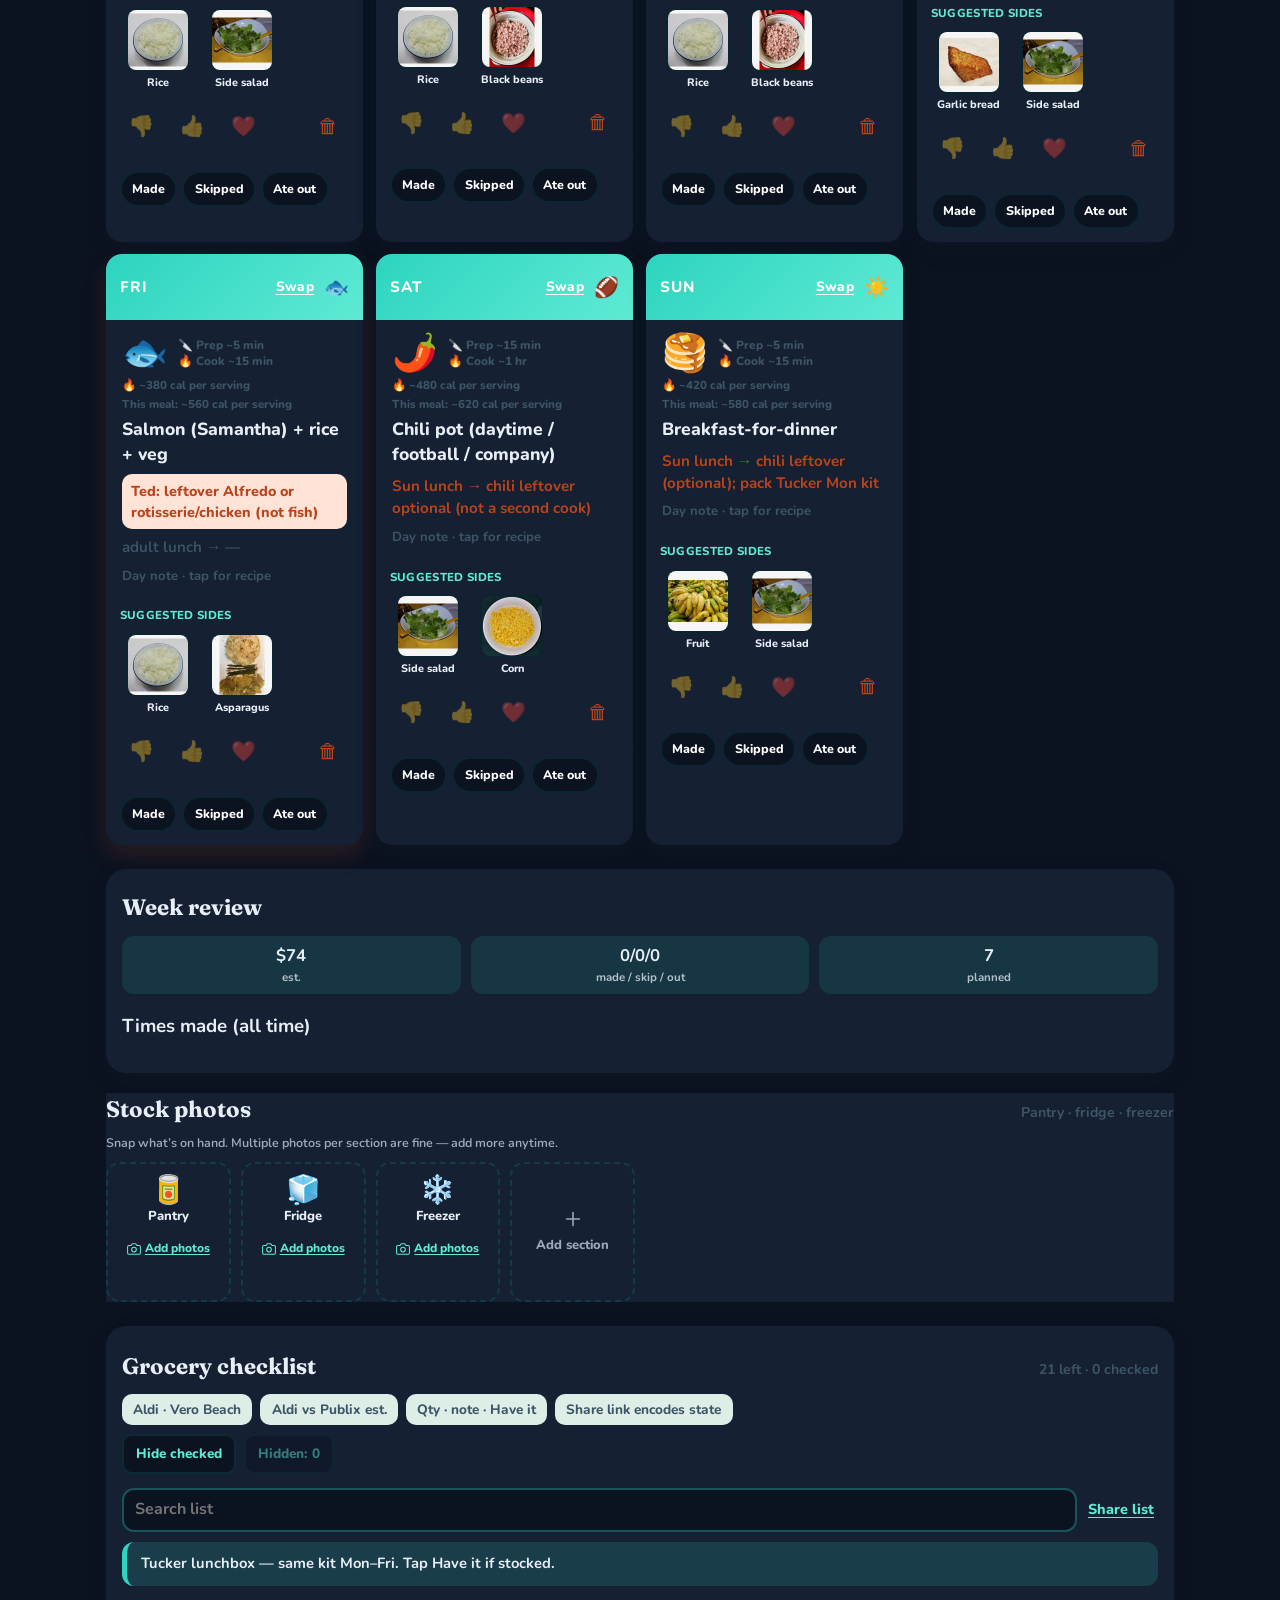
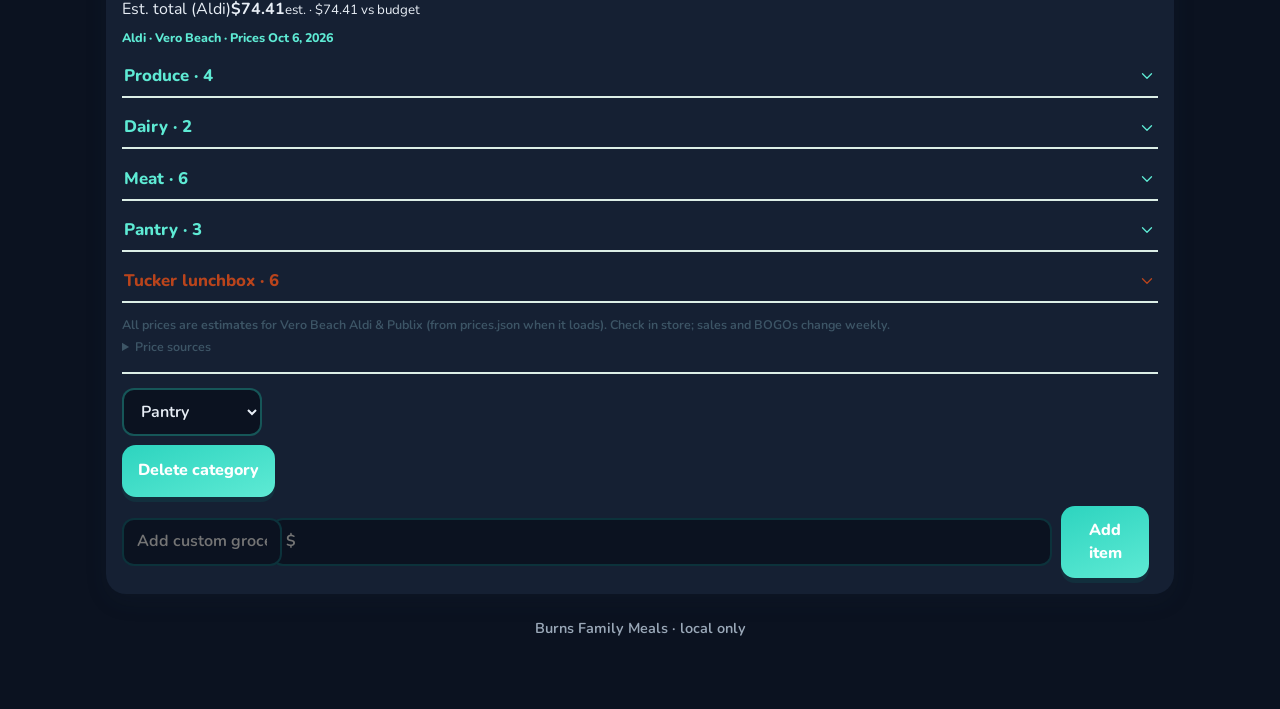
==== commit 678865de: "Fix post-merge bugs A–C and land lean UI items 21–28 - Cameron Shuffle: call fixNextCut (was pickNex" ====
--- a/index.html
+++ b/index.html
@@ -4,7 +4,8 @@
   <meta charset="UTF-8" />
   <meta name="viewport" content="width=device-width, initial-scale=1" />
   <meta name="description" content="Burns Family meal week planner and grocery list for Ted & Samantha." />
-  <meta name="theme-color" content="#0f6e6e" />
+  <meta name="theme-color" content="#0b1220" id="theme-color-meta" />
+  <script>(function(){try{var t=localStorage.getItem("fm-theme");if(t!=="light"&&t!=="dark")t="dark";document.documentElement.setAttribute("data-theme",t);document.documentElement.style.colorScheme=t;}catch(e){document.documentElement.setAttribute("data-theme","dark");}})();</script>
   <title>Burns Family Meals</title>
   <link rel="preconnect" href="https://fonts.googleapis.com" />
   <link rel="preconnect" href="https://fonts.gstatic.com" crossorigin />
@@ -44,20 +45,13 @@
           <svg class="ico" viewBox="0 0 24 24" fill="none" stroke="currentColor" stroke-width="1.75" stroke-linecap="round" stroke-linejoin="round" aria-hidden="true"><rect x="3.5" y="5" width="17" height="15.5" rx="2"/><path d="M8 3.5v3M16 3.5v3M3.5 10h17"/></svg>
         </button>
       </div>
-      <p class="tagline">Cook once for dinners · leftover lunches for adults · Tucker’s fixed school kit</p>
-
-      <div class="hero-budget" id="budget-band" role="button" tabindex="0" aria-label="Budget. Tap to edit">
-        <div class="hero-budget-top">
-          <button type="button" class="budget-chip" id="budget-chip">Budget $120 / 14 days</button>
-          <span class="store-chip" id="store-chip">Aldi · Vero Beach</span>
-        </div>
-        <p class="hero-sentence" id="estimate-band">Groceries this week: about $0 of your budget</p>
-        <div class="budget-progress" id="budget-progress" aria-hidden="true">
-          <div class="budget-progress-fill" id="budget-progress-fill"></div>
-        </div>
-        <div class="bcmp" id="budget-compare" hidden></div>
-      </div>
       <p class="plan-note" id="house-note" hidden></p>
+      <div hidden aria-hidden="true">
+        <div id="budget-band"><button type="button" id="budget-chip"></button><span id="store-chip"></span>
+          <p id="estimate-band"></p><div id="budget-progress"><div id="budget-progress-fill"></div></div>
+          <div id="budget-compare"></div>
+        </div>
+      </div>
     </header>
 
     <section class="templates" aria-labelledby="templates-title">
@@ -86,17 +80,8 @@
     </section>
 
     <section class="howto" aria-labelledby="howto-title">
-      <h2 id="howto-title">Share with Ted &amp; Samantha</h2>
-      <ol>
-        <li>Tap a <strong>Week template</strong>, then <strong>Swap</strong> any night if plans change.</li>
-        <li>Check groceries — tap <strong>Have it</strong> on staples, add qty/note, optional $.</li>
-        <li>Tap <strong>Copy share link</strong> — the other phone loads the same week, swaps, checks, prices, and custom items.</li>
-        <li>Or <strong>Copy grocery list as text</strong> for iMessage/SMS.</li>
-      </ol>
-      <p class="sync-note">
-        Sync = share link (no login). Each phone also saves to localStorage.
-        Shop mode: bigger taps, checked sink to bottom, screen stays awake when supported.
-      </p>
+      <h2 id="howto-title">Share</h2>
+      <p class="sync-note">Copy share link syncs the week to the other phone. No account.</p>
     </section>
 
     <div class="actions">
@@ -133,7 +118,7 @@
     <section class="week-review-panel" id="week-review-panel" aria-labelledby="week-review-title" hidden>
       <div class="section-title">
         <h2 id="week-review-title">Week review</h2>
-        <span>Made vs planned · leftovers · tips</span>
+        <span></span>
       </div>
       <div id="week-review-body"></div>
     </section>
@@ -141,7 +126,7 @@
     <section class="ratings-panel" aria-labelledby="ratings-title">
       <div class="section-title">
         <h2 id="ratings-title">My ratings</h2>
-        <span>👎 hides from Swap · ❤️ = favorite</span>
+        <span></span>
       </div>
       <div id="my-ratings"></div>
     </section>
@@ -192,7 +177,7 @@
       </div>
     </section>
 
-    <p class="footer-note">Burns-owned planner · pantry-first · no account · no paid APIs</p>
+    <p class="footer-note">Burns Family Meals · local only</p>
   </div>
 
   <div
--- a/styles.css
+++ b/styles.css
@@ -2254,3 +2254,41 @@
 .ph-new-row{display:flex;flex-wrap:wrap;gap:8px;margin:0 0 12px;align-items:center}
 .ph-new-row input{flex:1 1 140px;min-height:44px;border-radius:12px;border:2px solid rgba(15,110,110,.28);background:#fff;color:inherit;padding:10px;font:inherit;font-weight:700}
 
+
+/* Theme dark (default via html data-theme) */
+html[data-theme="dark"] {
+  color-scheme: dark;
+  --bg: #0b1220;
+  --card: #152033;
+  --ink: #e8eef6;
+  --muted: #9aa8b8;
+  --teal: #2dd4bf;
+  --teal-deep: #5eead4;
+  --teal-soft: rgba(45,212,191,.16);
+  --cream: #152033;
+  --line: rgba(255,255,255,.1);
+}
+html[data-theme="dark"] body { background: var(--bg); color: var(--ink); }
+html[data-theme="dark"] .hero-card,
+html[data-theme="dark"] .day-card,
+html[data-theme="dark"] .gpanel,
+html[data-theme="dark"] .week-review-panel,
+html[data-theme="dark"] .ratings-panel,
+html[data-theme="dark"] .grocery-panel,
+html[data-theme="dark"] .stock-panel,
+html[data-theme="dark"] .modal,
+html[data-theme="dark"] .sheet,
+html[data-theme="dark"] .month-opt { background: var(--card); color: var(--ink); border-color: var(--line); }
+html[data-theme="dark"] .brand { color: var(--ink); }
+html[data-theme="dark"] .muted2, html[data-theme="dark"] .tagline, html[data-theme="dark"] .footer-note { color: var(--muted); }
+html[data-theme="dark"] input, html[data-theme="dark"] select, html[data-theme="dark"] textarea {
+  background: #0b1220; color: var(--ink); border-color: rgba(45,212,191,.35);
+}
+html[data-theme="light"] { color-scheme: light; }
+
+.wst-row{display:flex;flex-wrap:wrap;gap:.6rem;margin:.4rem 0 .75rem}
+.wst-row > div{flex:1 1 90px;background:rgba(15,110,110,.08);border-radius:12px;padding:.55rem .65rem;text-align:center}
+.wst-row b{display:block;font-size:1.05rem}
+.wst-row small{display:block;font-size:.72rem;font-weight:700;opacity:.75}
+.wr-hi{margin:.25rem 0 .75rem;padding-left:1.1rem}
+html[data-theme="dark"] .wst-row > div{background:rgba(45,212,191,.12)}
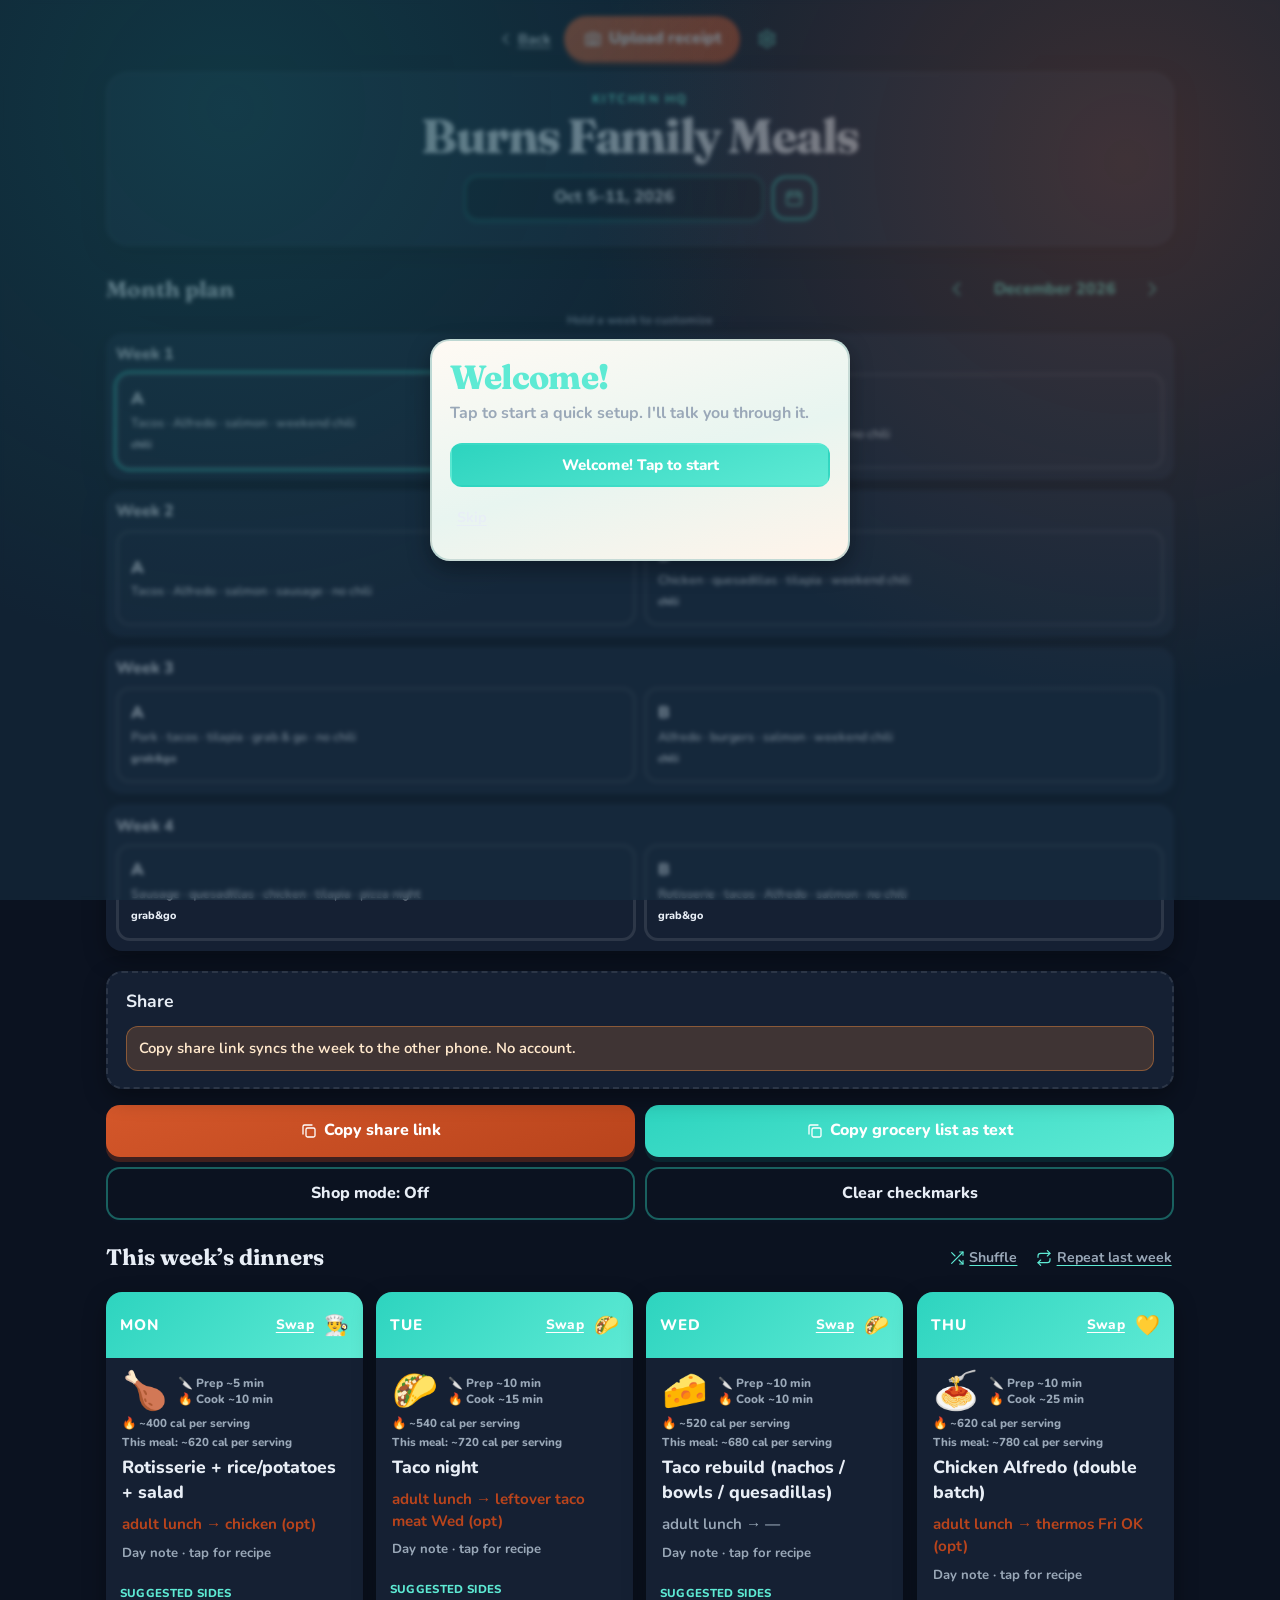
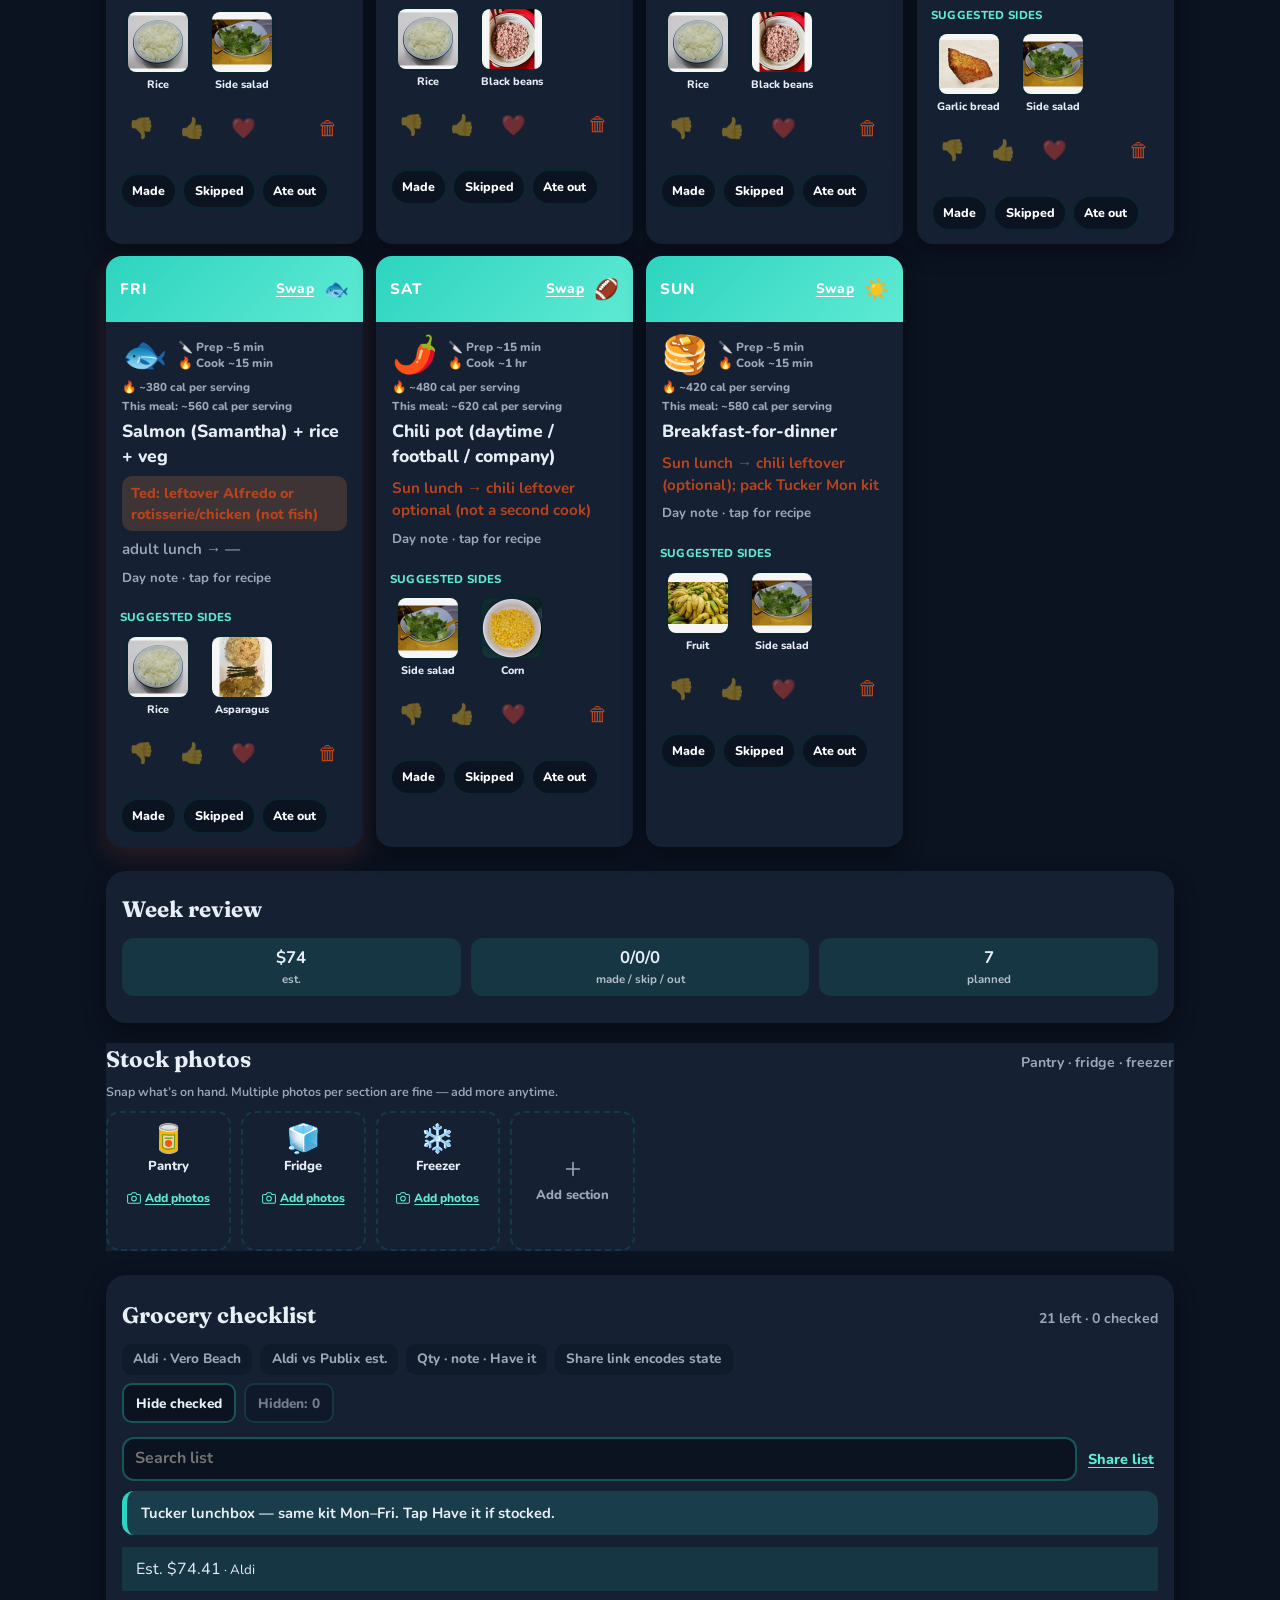
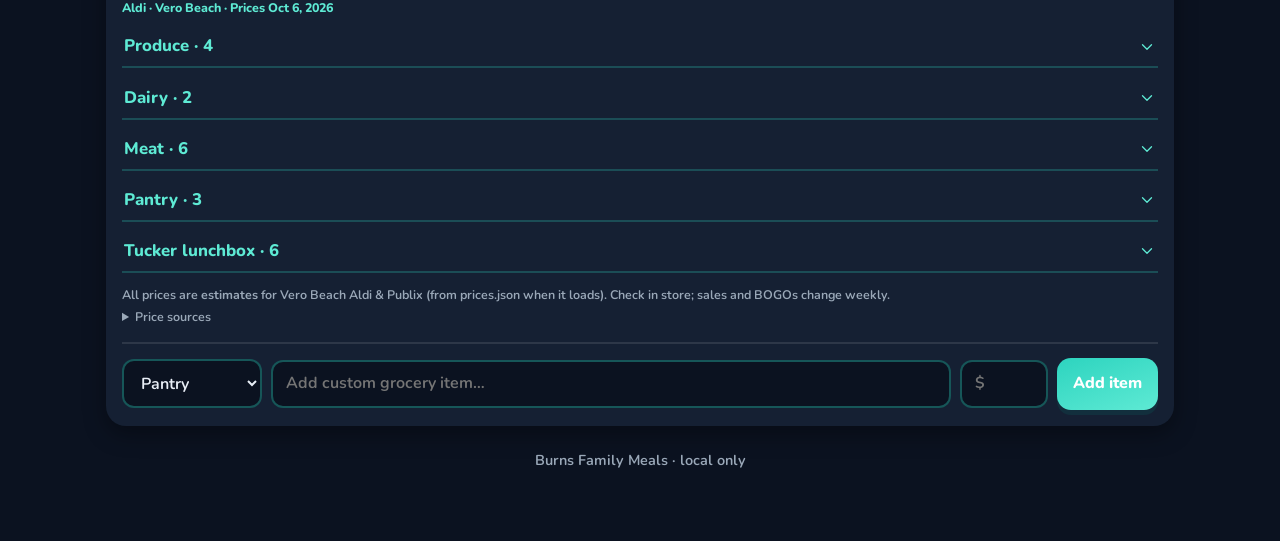
==== commit 51236f4c: "Fix Shuffle leftover accumulation, persist EXTRA picks, cosmetics + favicon Shuffle derives cook/lef" ====
--- a/index.html
+++ b/index.html
@@ -7,6 +7,7 @@
   <meta name="theme-color" content="#0b1220" id="theme-color-meta" />
   <script>(function(){try{var t=localStorage.getItem("fm-theme");if(t!=="light"&&t!=="dark")t="dark";document.documentElement.setAttribute("data-theme",t);document.documentElement.style.colorScheme=t;}catch(e){document.documentElement.setAttribute("data-theme","dark");}})();</script>
   <title>Burns Family Meals</title>
+  <link rel="icon" href="data:image/svg+xml,%3Csvg xmlns='http://www.w3.org/2000/svg' viewBox='0 0 32 32'%3E%3Crect width='32' height='32' rx='8' fill='%230f6e6e'/%3E%3Ccircle cx='16' cy='16' r='8' fill='none' stroke='%23fffaf4' stroke-width='2.5'/%3E%3Ccircle cx='16' cy='16' r='3' fill='%23d9a441'/%3E%3C/svg%3E" />
   <link rel="preconnect" href="https://fonts.googleapis.com" />
   <link rel="preconnect" href="https://fonts.gstatic.com" crossorigin />
   <link href="https://fonts.googleapis.com/css2?family=Fraunces:opsz,wght@9..144,700;9..144,800&family=Nunito:wght@600;700;800&display=swap" rel="stylesheet" />
--- a/styles.css
+++ b/styles.css
@@ -305,6 +305,11 @@
   margin: 1rem 0;
 }
 
+.btn[hidden],
+button[hidden],
+[hidden] {
+  display: none !important;
+}
 .btn {
   appearance: none;
   border: none;
@@ -1170,8 +1175,21 @@
   background: var(--white);
   border-radius: 22px 22px 16px 16px;
   box-shadow: 0 20px 50px rgba(0, 0, 0, 0.28);
-  padding: 1.1rem 1.15rem 1.25rem;
+  padding: 1.1rem 1.15rem 1.75rem;
   animation: slide-up 0.28s ease;
+  -webkit-overflow-scrolling: touch;
+}
+
+.modal-settings {
+  padding-bottom: 2rem;
+}
+
+#settings-body {
+  padding-bottom: 0.75rem;
+}
+
+#settings-body #set-save {
+  margin-bottom: 0.5rem;
 }
 
 .modal-top {
@@ -1371,7 +1389,7 @@
 .cal-d.today { background: var(--coral-soft); color: var(--coral-deep); box-shadow: inset 0 0 0 2px var(--coral); }
 .cal-d:active { background: var(--teal); color: #fff; }
 .cal-foot { display: grid; grid-template-columns: 1fr 1fr 1fr; gap: 0.4rem; margin-top: 0.6rem; }
-.cal-foot button, .sh-btn { min-height: 48px; border-radius: 12px; border: 2px solid rgba(15, 110, 110, 0.3); background: #fff; font: inherit; font-weight: 800; font-size: 0.9rem; color: var(--teal-deep); cursor: pointer; }
+.cal-foot button, .sh-btn { min-height: 48px; border-radius: 12px; border: 2px solid rgba(15, 110, 110, 0.3); background: var(--white, #fff); font: inherit; font-weight: 800; font-size: 0.9rem; color: var(--teal-deep); cursor: pointer; }
 .cal-foot .now, .sh-btn.p { background: linear-gradient(160deg, var(--teal), var(--teal-deep)); color: #fff; border-color: transparent; }
 .sh-btn.wide { width: 100%; }
 .sh-row2 { display: grid; grid-template-columns: 1fr 1fr; gap: 0.5rem; margin-top: 0.75rem; }
@@ -1382,7 +1400,7 @@
 .sw[aria-checked="true"] .tg { background: var(--teal); }
 .sw[aria-checked="true"] .tg::after { left: 27px; }
 .fld { display: block; font-weight: 800; font-size: 0.88rem; margin: 0.5rem 0 0.25rem; color: var(--ink-soft); }
-.inp { width: 100%; font: inherit; font-size: 1.25rem; font-weight: 800; border: 2px solid rgba(15, 110, 110, 0.35); border-radius: 12px; padding: 0.6rem 0.75rem; background: #fff; color: var(--ink); }
+.inp { width: 100%; font: inherit; font-size: 1.25rem; font-weight: 800; border: 2px solid rgba(15, 110, 110, 0.35); border-radius: 12px; padding: 0.6rem 0.75rem; background: var(--white, #fff); color: var(--ink); }
 .dchips { display: flex; gap: 0.4rem; margin: 0.5rem 0 0.25rem; }
 .dchips button { flex: 1; min-height: 44px; border-radius: 12px; border: 2px solid rgba(15, 110, 110, 0.3); background: #fff; font: inherit; font-weight: 800; color: var(--teal-deep); cursor: pointer; }
 .dchips button.on { background: var(--teal); color: #fff; border-color: var(--teal); }
@@ -2292,3 +2310,165 @@
 .wst-row small{display:block;font-size:.72rem;font-weight:700;opacity:.75}
 .wr-hi{margin:.25rem 0 .75rem;padding-left:1.1rem}
 html[data-theme="dark"] .wst-row > div{background:rgba(45,212,191,.12)}
+
+#del-custom-cat[hidden], .aisle-cat-del[hidden] { display: none !important; }
+
+/* === Urgent dark contrast pass (Light mode unchanged) === */
+html[data-theme="dark"] {
+  --white: #152033;
+  --bg-deep: #0f1a2a;
+  --ink-soft: #9aa8b8;
+  --shadow: 0 8px 22px rgba(0, 0, 0, 0.35);
+}
+html[data-theme="dark"] .howto,
+html[data-theme="dark"] .plan-note,
+html[data-theme="dark"] .month-grid .month-opt,
+html[data-theme="dark"] .month-opt,
+html[data-theme="dark"] .hero-card,
+html[data-theme="dark"] .day-card,
+html[data-theme="dark"] .grocery-panel,
+html[data-theme="dark"] .stock-panel,
+html[data-theme="dark"] .week-review-panel,
+html[data-theme="dark"] .ratings-panel,
+html[data-theme="dark"] .sheet .panel,
+html[data-theme="dark"] .sheet-bg .panel,
+html[data-theme="dark"] .modal,
+html[data-theme="dark"] .custom-add {
+  background: var(--card);
+  color: var(--ink);
+  border-color: var(--line);
+}
+html[data-theme="dark"] .howto h2,
+html[data-theme="dark"] .month-opt,
+html[data-theme="dark"] .month-opt strong,
+html[data-theme="dark"] .month-opt b,
+html[data-theme="dark"] .brand,
+html[data-theme="dark"] .day-card .dinner,
+html[data-theme="dark"] label {
+  color: var(--ink);
+}
+html[data-theme="dark"] .howto .sync-note,
+html[data-theme="dark"] .muted2,
+html[data-theme="dark"] .footer-note,
+html[data-theme="dark"] .plan-note {
+  color: var(--muted);
+}
+html[data-theme="dark"] .chip-btn,
+html[data-theme="dark"] .btn-ghost,
+html[data-theme="dark"] .sh-btn,
+html[data-theme="dark"] .cal-foot button,
+html[data-theme="dark"] .meta-chip,
+html[data-theme="dark"] .dchips button {
+  background: #0b1220;
+  color: var(--ink);
+  border-color: rgba(45, 212, 191, 0.35);
+}
+html[data-theme="dark"] .chip-btn.is-on,
+html[data-theme="dark"] .sh-btn.p,
+html[data-theme="dark"] .btn-ghost[aria-pressed="true"],
+html[data-theme="dark"] .dchips button.on {
+  background: var(--teal);
+  color: #041016;
+  border-color: transparent;
+}
+html[data-theme="dark"] .sh-btn:not(.p) {
+  color: var(--teal-deep);
+}
+html[data-theme="dark"] .inp,
+html[data-theme="dark"] .grocery-search,
+html[data-theme="dark"] select,
+html[data-theme="dark"] textarea,
+html[data-theme="dark"] input[type="text"],
+html[data-theme="dark"] input[type="number"],
+html[data-theme="dark"] input[type="search"] {
+  background: #0b1220;
+  color: var(--ink);
+  border-color: rgba(45, 212, 191, 0.35);
+}
+html[data-theme="dark"] .item,
+html[data-theme="dark"] .item-list li {
+  color: var(--ink);
+  border-color: var(--line);
+}
+html[data-theme="dark"] .aisle-fold > summary {
+  color: var(--teal-deep);
+  border-bottom-color: rgba(45, 212, 191, 0.25);
+}
+html[data-theme="dark"] .tot .best,
+html[data-theme="dark"] .tot div {
+  background: rgba(45, 212, 191, 0.12);
+  color: var(--ink);
+}
+html[data-theme="dark"] .tot b { color: var(--ink); }
+html[data-theme="dark"] .share-list-link,
+html[data-theme="dark"] .share-app-link { color: var(--teal-deep); }
+html[data-theme="dark"] .set-block { border-bottom-color: rgba(255,255,255,.12); }
+html[data-theme="dark"] .set-block h4 { color: var(--ink); }
+html[data-theme="dark"] .sw { background: #0b1220; color: var(--ink); }
+html[data-theme="dark"] .fld { color: var(--muted); }
+html[data-theme="dark"] #grocery-sms[hidden] { display: none !important; }
+html[data-theme="dark"] .month-opt .hol-mark { color: var(--muted); }
+html[data-theme="dark"] .budget-pill.is-off { background: #0b1220; color: var(--muted); border-color: var(--line); }
+
+html[data-theme="dark"] #shop-mode,
+html[data-theme="dark"] #reset-checks,
+html[data-theme="dark"] .btn-ghost {
+  background: #0b1220;
+  color: #e8eef6;
+  border-color: rgba(45,212,191,.4);
+}
+html[data-theme="dark"] .btn-ghost[aria-pressed="true"] {
+  background: var(--teal);
+  color: #041016;
+  border-color: transparent;
+}
+html[data-theme="dark"] .sh-btn:not(.p):not(.danger) {
+  background: #0b1220;
+  color: #5eead4;
+  border-color: rgba(45,212,191,.4);
+}
+html[data-theme="dark"] .settings-modal,
+html[data-theme="dark"] #settings-modal,
+html[data-theme="dark"] .modal-card {
+  background: var(--card);
+  color: var(--ink);
+}
+html[data-theme="dark"] .month-opt.is-on {
+  outline: 2px solid var(--teal);
+}
+html[data-theme="dark"] .month-opt .meal-line,
+html[data-theme="dark"] .month-opt {
+  color: #e8eef6;
+}
+
+html[data-theme="dark"] .modal-settings,
+html[data-theme="dark"] .modal {
+  background: var(--card);
+  color: var(--ink);
+}
+html[data-theme="dark"] .modal h3,
+html[data-theme="dark"] .modal .day-sub { color: var(--ink); }
+html[data-theme="dark"] .modal .day-sub { color: var(--teal-deep); }
+html[data-theme="dark"] .close-btn { background: #0b1220; color: var(--ink); }
+
+/* fix-round: tot full-width + sync-note dark */
+.store-totals .tot,
+.gpanel .tot,
+.tot {
+  grid-template-columns: 1fr;
+}
+.store-totals .tot .best,
+.tot .best {
+  text-align: left;
+  padding: 0.65rem 0.9rem;
+  min-height: auto;
+}
+html[data-theme="dark"] .sync-note,
+html[data-theme="dark"] .howto .sync-note {
+  background: rgba(251, 146, 60, 0.18);
+  color: #ffe8cc;
+  border: 1px solid rgba(251, 146, 60, 0.4);
+}
+html[data-theme="dark"] {
+  --coral-soft: rgba(251, 146, 60, 0.18);
+}
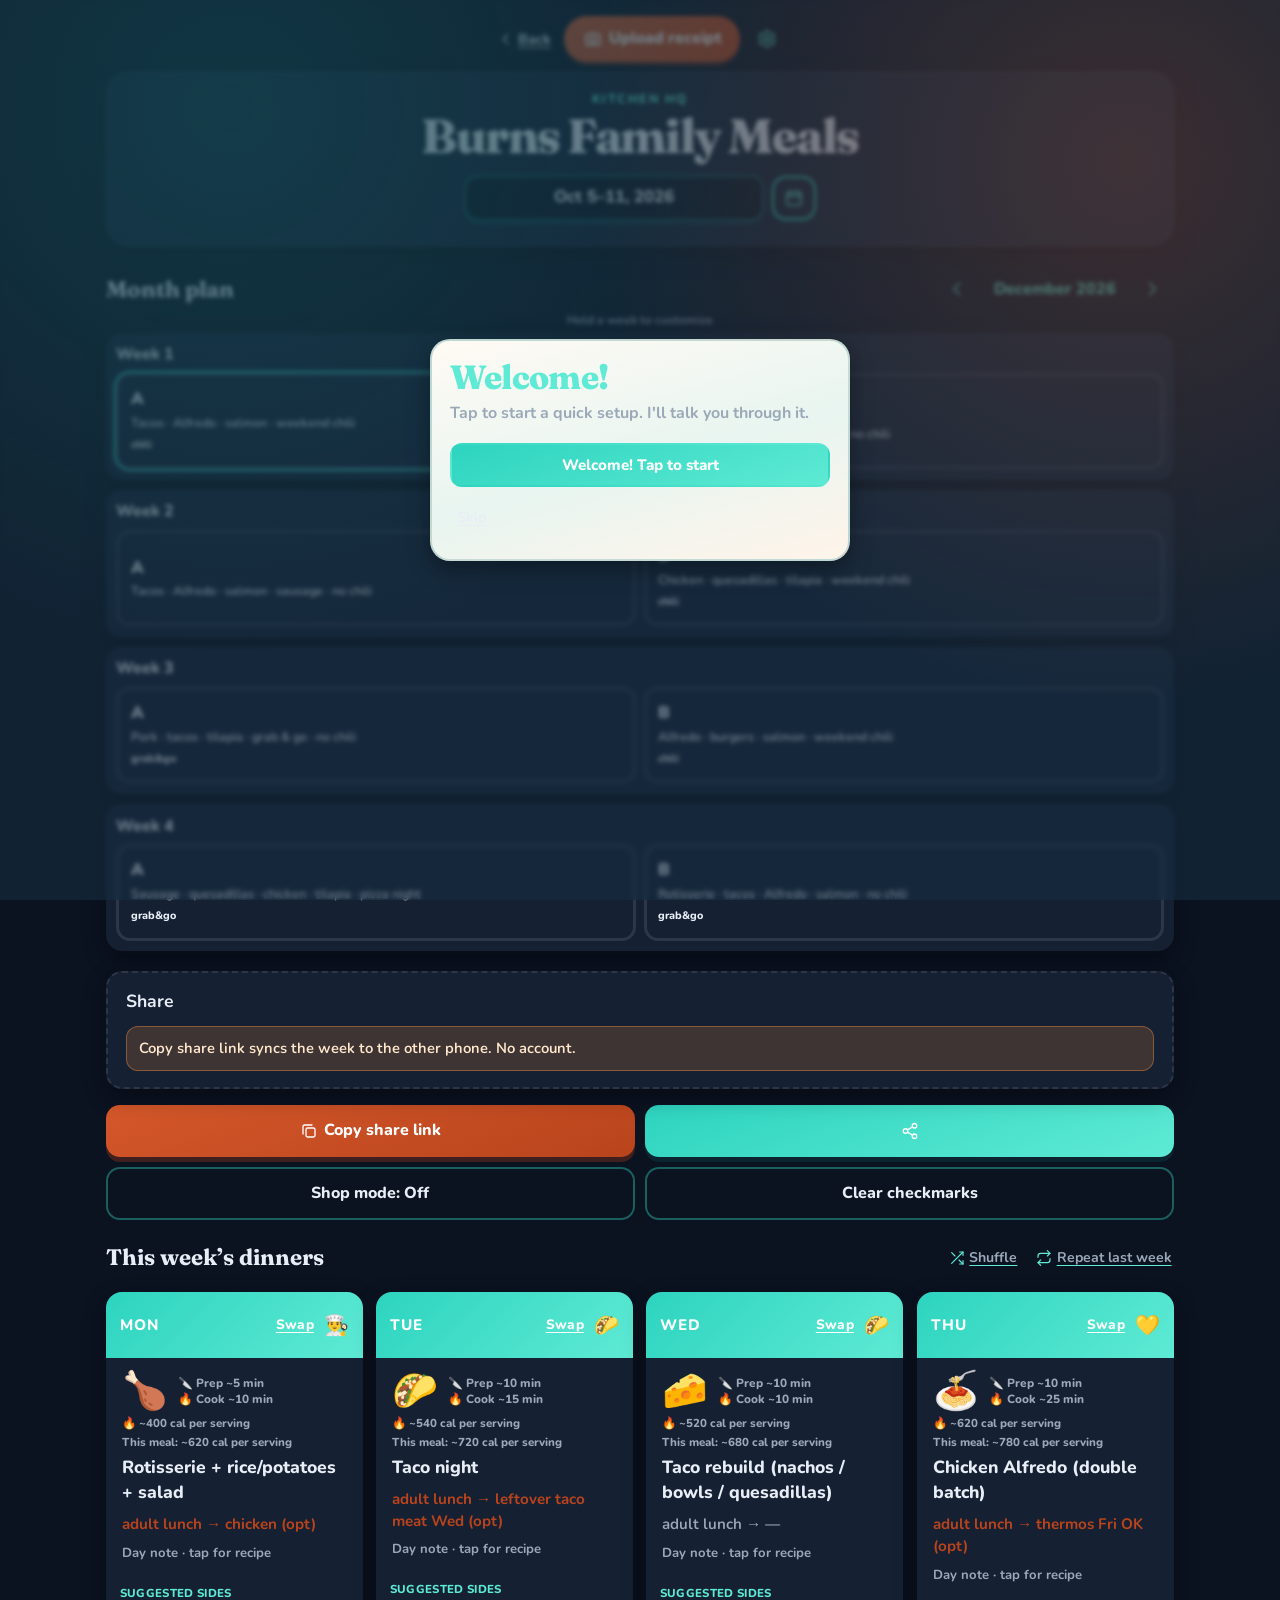
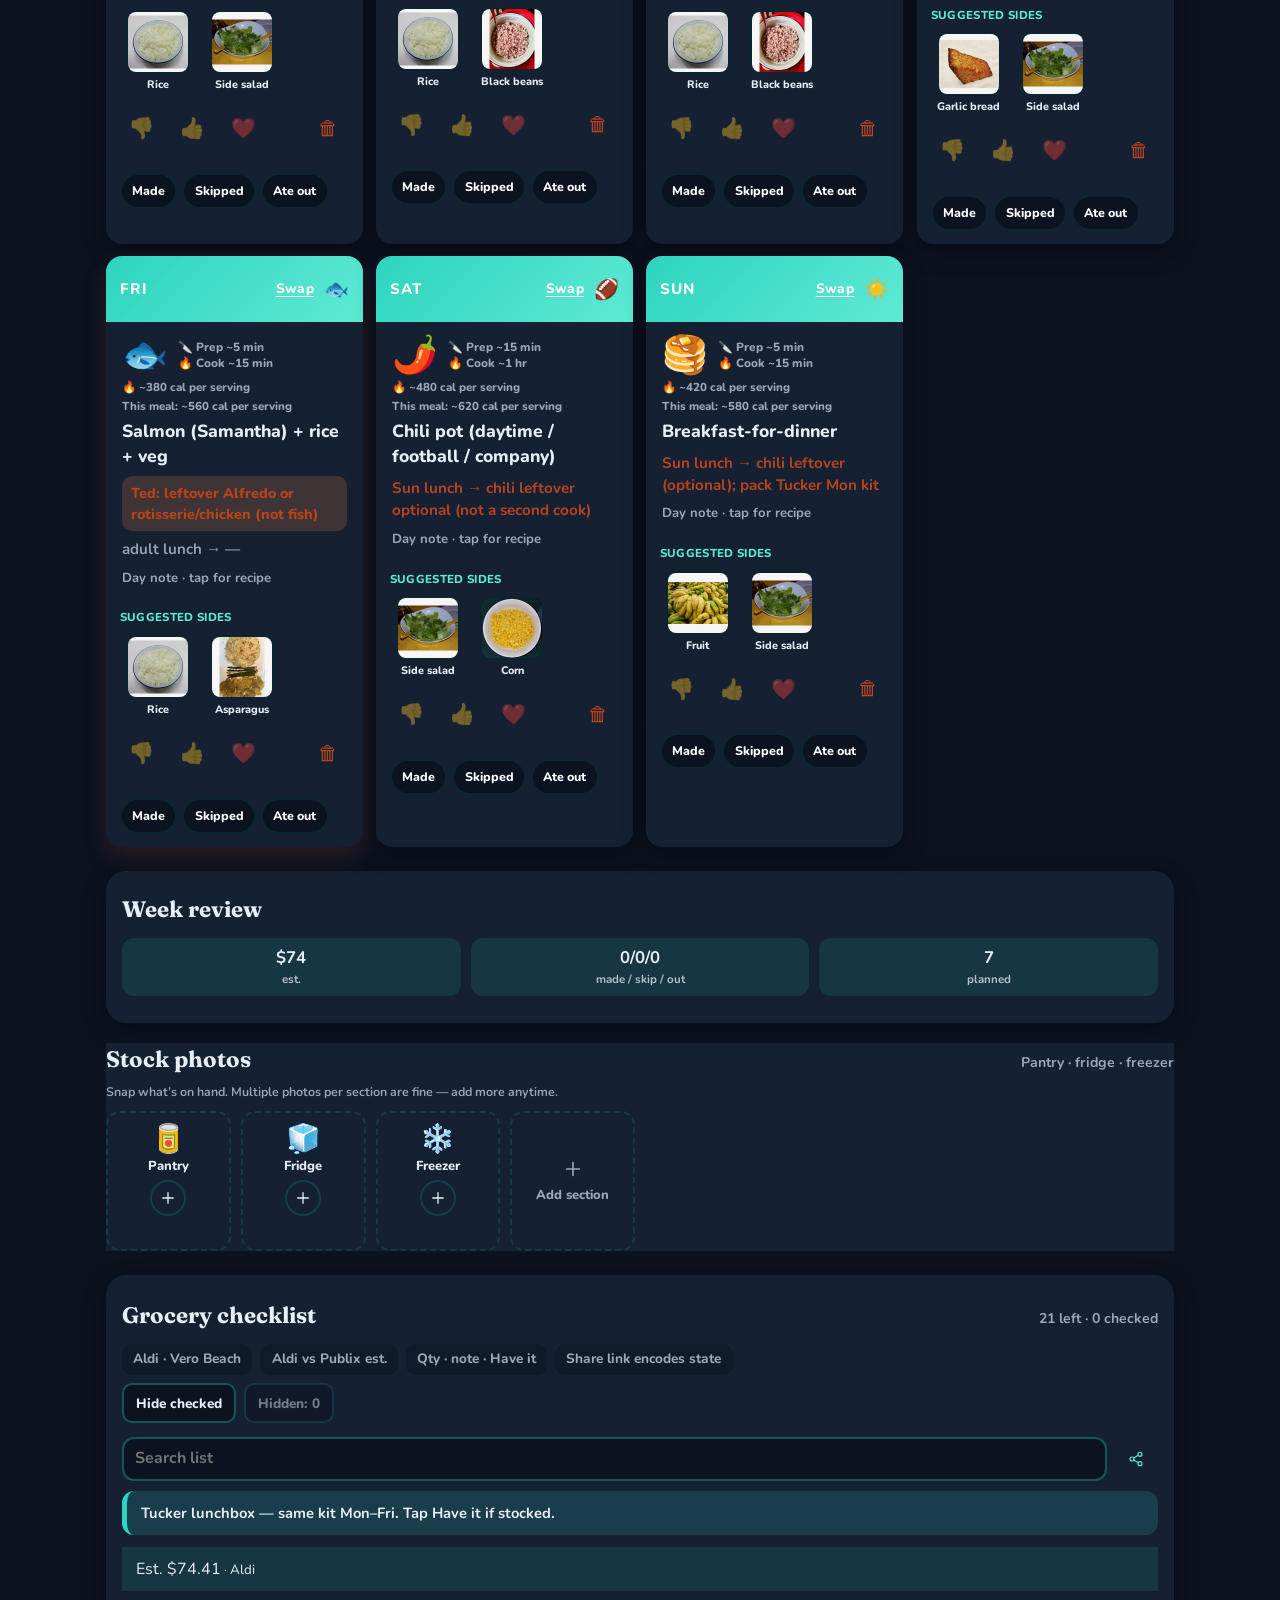
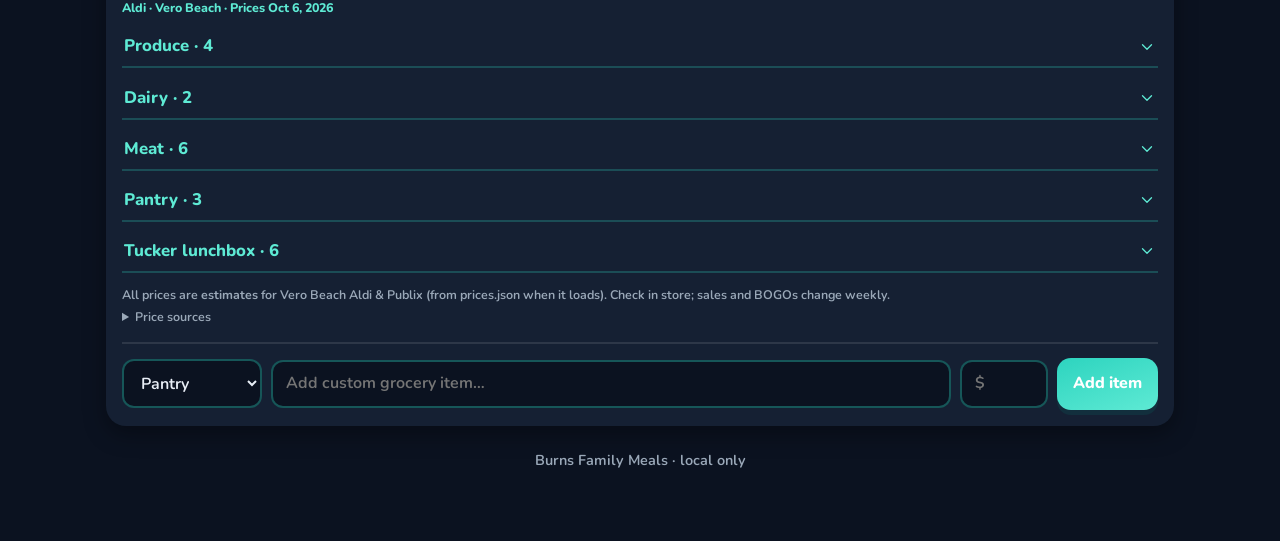
==== commit e0d936a2: "Share list via navigator.share; share icon on list copy controls Every grocery/shopping list Copy co" ====
--- a/index.html
+++ b/index.html
@@ -90,9 +90,8 @@
         <svg class="ico" viewBox="0 0 24 24" fill="none" stroke="currentColor" stroke-width="1.75" stroke-linecap="round" stroke-linejoin="round" aria-hidden="true"><rect x="8" y="8" width="12" height="12" rx="2"/><path d="M4 16V6a2 2 0 012-2h10"/></svg>
         Copy share link
       </button>
-      <button type="button" class="btn btn-secondary icon-btn" id="copy-grocery">
-        <svg class="ico" viewBox="0 0 24 24" fill="none" stroke="currentColor" stroke-width="1.75" stroke-linecap="round" stroke-linejoin="round" aria-hidden="true"><rect x="8" y="8" width="12" height="12" rx="2"/><path d="M4 16V6a2 2 0 012-2h10"/></svg>
-        Copy grocery list as text
+      <button type="button" class="btn btn-secondary icon-btn" id="copy-grocery" aria-label="Share list">
+        <svg class="ico" viewBox="0 0 24 24" fill="none" stroke="currentColor" stroke-width="1.75" stroke-linecap="round" stroke-linejoin="round" aria-hidden="true"><circle cx="18" cy="5" r="3"/><circle cx="6" cy="12" r="3"/><circle cx="18" cy="19" r="3"/><line x1="8.59" y1="13.51" x2="15.42" y2="17.49"/><line x1="15.41" y1="6.51" x2="8.59" y2="10.49"/></svg>
       </button>
       <button type="button" class="btn btn-ghost" id="shop-mode" aria-pressed="false">Shop mode: Off</button>
       <button type="button" class="btn btn-ghost" id="reset-checks">Clear checkmarks</button>
--- a/styles.css
+++ b/styles.css
@@ -363,7 +363,7 @@
 .btn-ghost[aria-pressed="true"] {
   background: var(--gold);
   border-color: rgba(23, 48, 66, 0.18);
-  color: var(--ink);
+  color: #1a1a1a;
 }
 
 .toast {
@@ -824,11 +824,21 @@
   font: inherit;
   font-weight: 800;
   font-size: 0.9rem;
-  text-decoration: underline;
-  text-underline-offset: 3px;
+  text-decoration: none;
   cursor: pointer;
   min-height: 44px;
+  min-width: 44px;
   padding: 0 0.25rem;
+  display: inline-flex;
+  align-items: center;
+  justify-content: center;
+  gap: 6px;
+}
+.share-list-link .ico {
+  width: 16px;
+  height: 16px;
+  stroke: currentColor;
+  display: block;
 }
 
 
@@ -2260,12 +2270,13 @@
 .ph-sec.done{border-color:var(--teal,#0f6e6e)}
 .ph-sec-lab{font-size:13px;font-weight:800;color:var(--ink,#173042);line-height:1.2}
 .ph-sec-lab .big{display:block;font-size:28px;margin-bottom:2px}
-.ph-thumbs{display:flex;flex-wrap:wrap;gap:5px;justify-content:center}
+.ph-thumbs{display:flex;flex-wrap:wrap;gap:5px;justify-content:center;align-items:center}
 .ph-thumb{position:relative;width:56px;height:56px;border-radius:8px;overflow:hidden;border:2px solid rgba(15,110,110,.3);flex-shrink:0}
 .ph-thumb img{width:100%;height:100%;object-fit:cover;display:block}
-.ph-thumb .ph-x{position:absolute;top:1px;right:1px;width:20px;height:20px;border:0;border-radius:50%;background:rgba(15,23,42,.75);color:#fff;display:flex;align-items:center;justify-content:center;padding:0;cursor:pointer;line-height:0}
-.ph-add{appearance:none;border:0;background:transparent;color:var(--teal-deep,#0a5555);font:inherit;font-size:12px;font-weight:800;text-decoration:underline;text-underline-offset:2px;cursor:pointer;min-height:36px;display:inline-flex;align-items:center;justify-content:center;gap:4px;padding:4px 2px}
-.ph-add .ico{width:14px;height:14px;stroke:currentColor}
+.ph-thumb .ph-x{position:absolute;top:0;right:0;width:28px;height:28px;border:0;border-radius:0;background:transparent;box-shadow:none;color:#000;display:flex;align-items:center;justify-content:center;padding:0;cursor:pointer;line-height:0}
+.ph-thumb .ph-x .ico{width:14px;height:14px;stroke:#000}
+.ph-add{appearance:none;border:2px solid rgba(15,110,110,.4);background:var(--white,#fffaf4);color:var(--ink,#173042);width:36px;height:36px;min-height:36px;min-width:36px;border-radius:50%;padding:0;margin:0;font:inherit;text-decoration:none;cursor:pointer;display:inline-flex;align-items:center;justify-content:center;flex-shrink:0;box-shadow:none;gap:0}
+.ph-add .ico{width:18px;height:18px;stroke:currentColor;display:block}
 .ph-add-sec{appearance:none;border:2px dashed rgba(15,110,110,.35);border-radius:14px;background:transparent;color:var(--muted,#5b6b7a);min-height:140px;display:flex;flex-direction:column;align-items:center;justify-content:center;gap:6px;cursor:pointer;font:inherit;font-weight:800;font-size:13px}
 .ph-add-sec .ico{width:22px;height:22px;stroke:currentColor}
 .ph-sec-del{appearance:none;position:absolute;top:4px;right:4px;width:24px;height:24px;border:0;border-radius:50%;background:rgba(15,23,42,.7);color:#fff;display:flex;align-items:center;justify-content:center;padding:0;cursor:pointer}
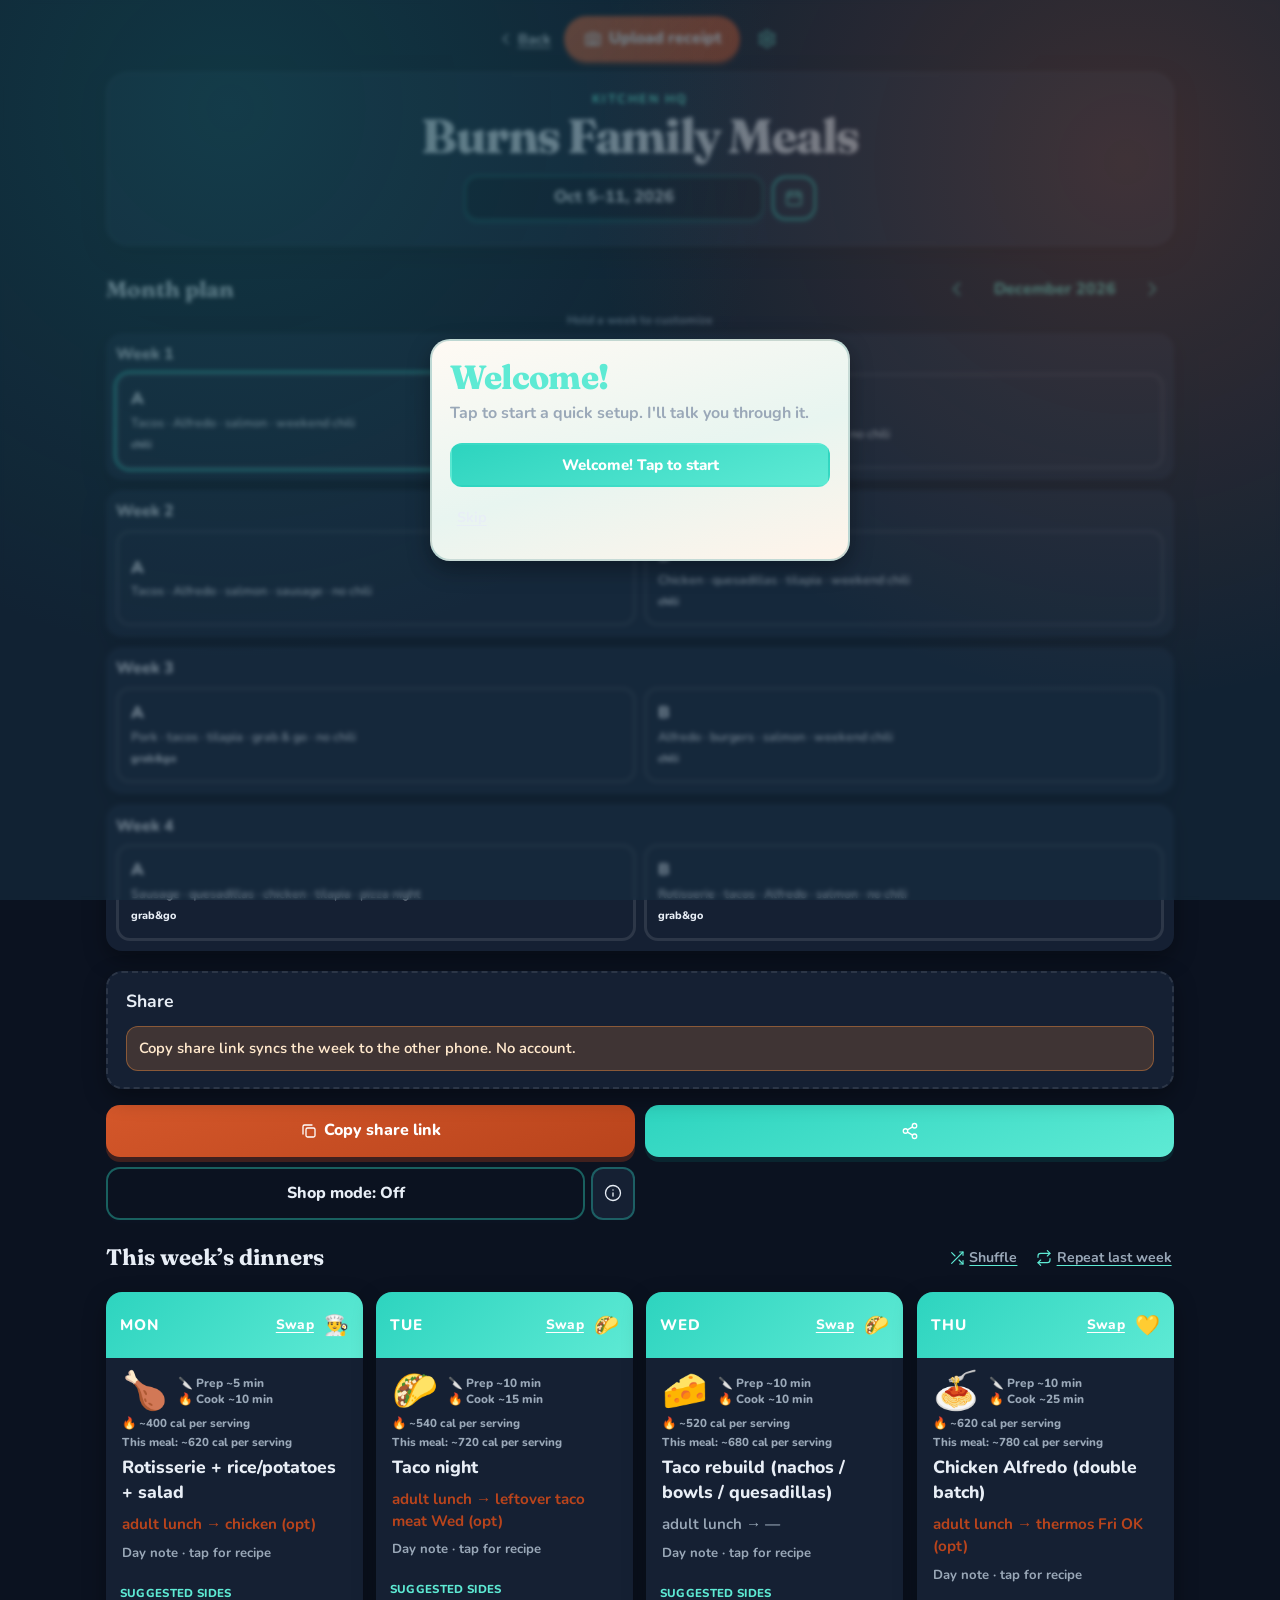
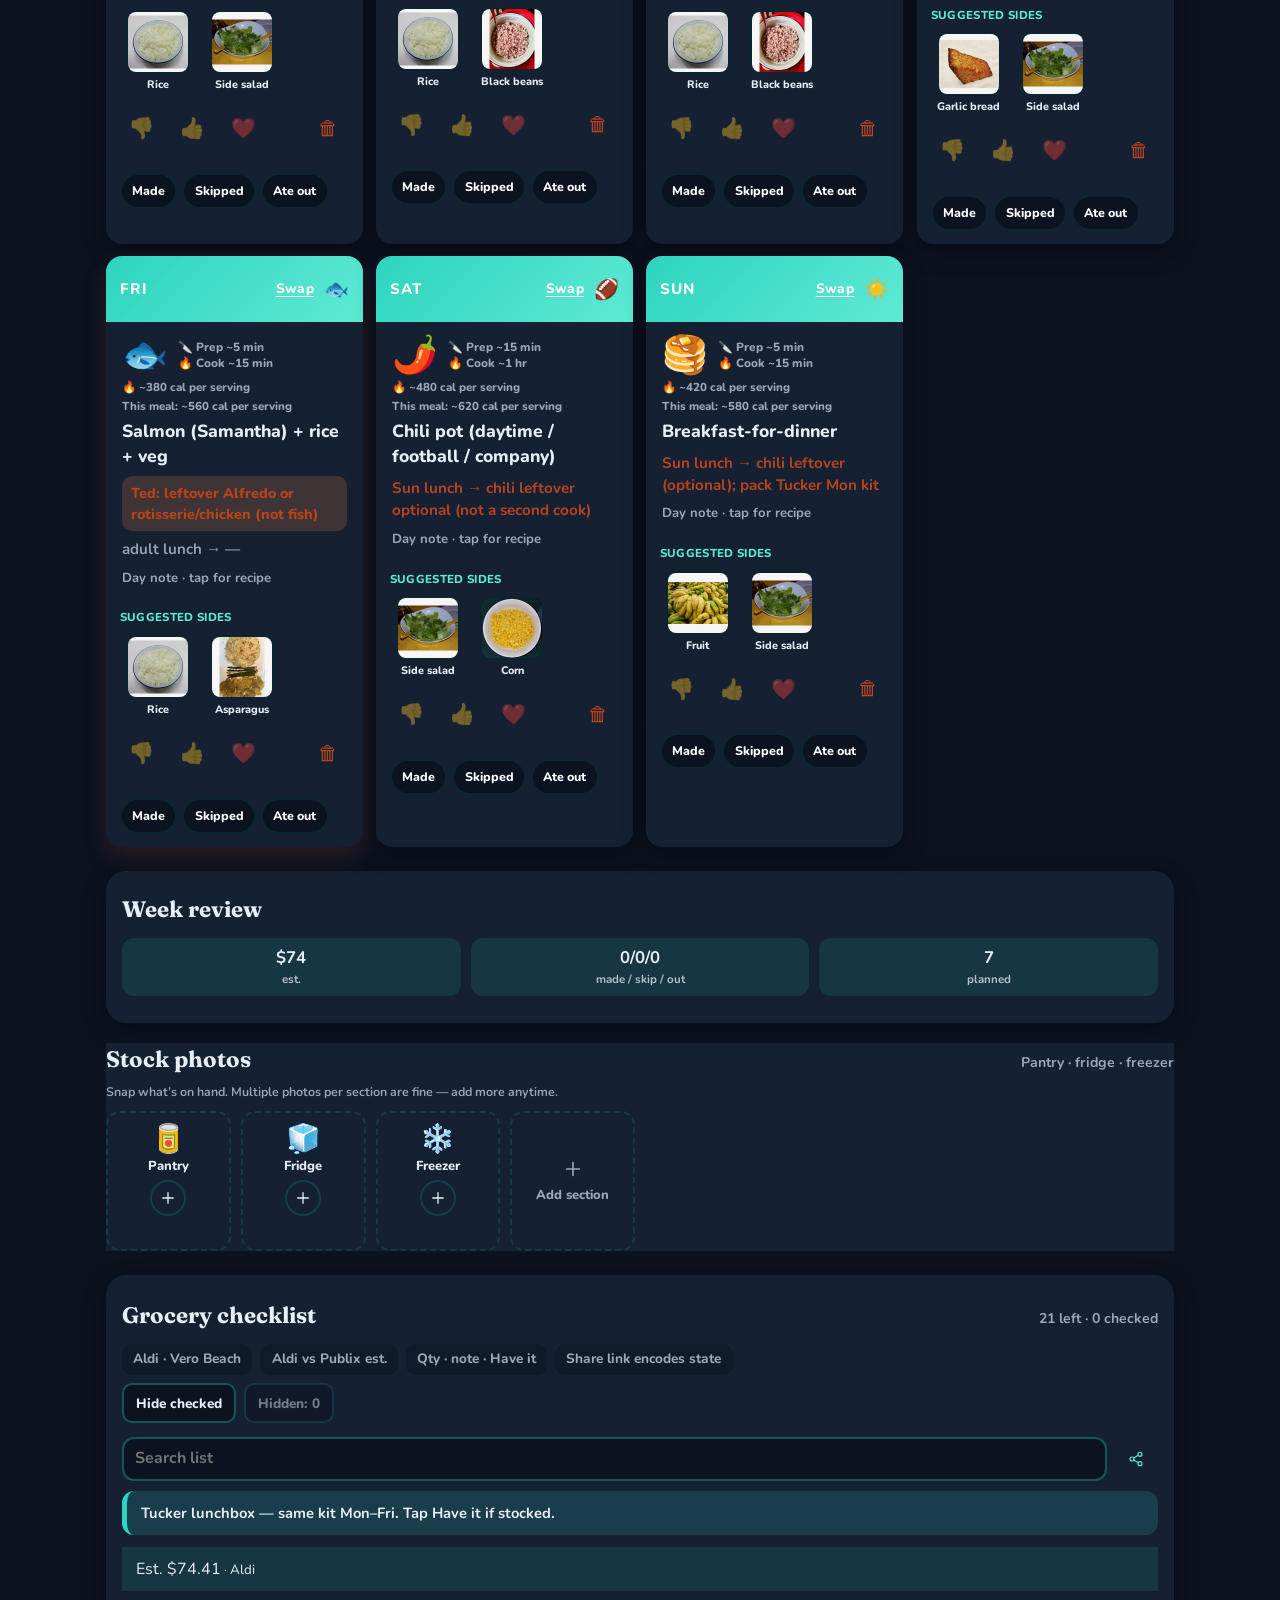
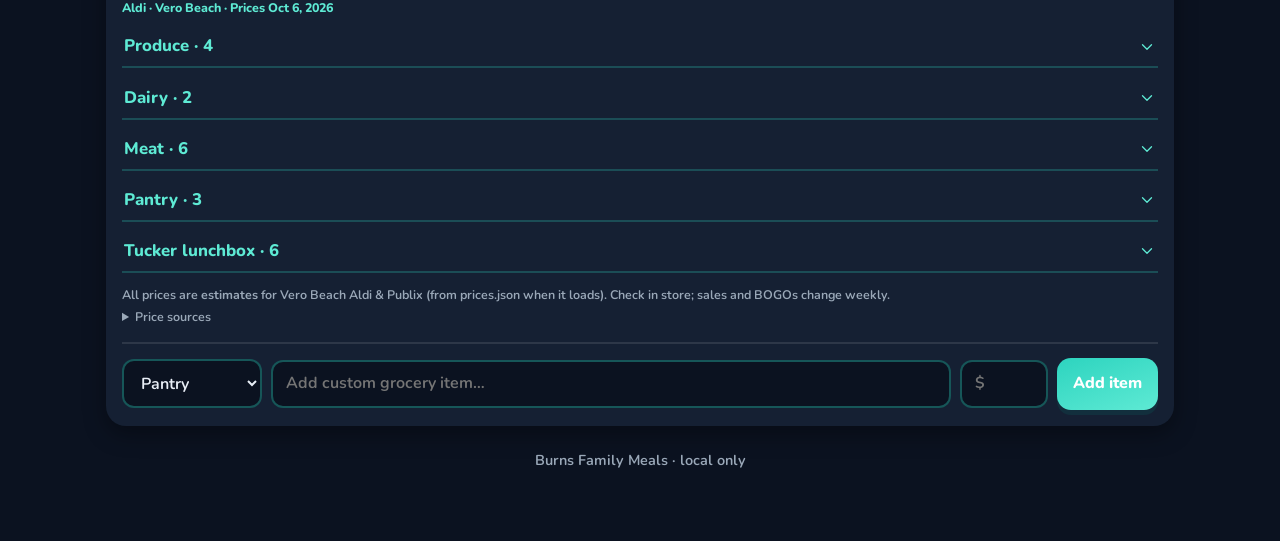
==== commit 06812d5b: "Plain leftover/coffee/budget copy; shop-mode tip; rename clear checks Cameron leftover nights drop r" ====
--- a/index.html
+++ b/index.html
@@ -93,8 +93,14 @@
       <button type="button" class="btn btn-secondary icon-btn" id="copy-grocery" aria-label="Share list">
         <svg class="ico" viewBox="0 0 24 24" fill="none" stroke="currentColor" stroke-width="1.75" stroke-linecap="round" stroke-linejoin="round" aria-hidden="true"><circle cx="18" cy="5" r="3"/><circle cx="6" cy="12" r="3"/><circle cx="18" cy="19" r="3"/><line x1="8.59" y1="13.51" x2="15.42" y2="17.49"/><line x1="15.41" y1="6.51" x2="8.59" y2="10.49"/></svg>
       </button>
-      <button type="button" class="btn btn-ghost" id="shop-mode" aria-pressed="false">Shop mode: Off</button>
-      <button type="button" class="btn btn-ghost" id="reset-checks">Clear checkmarks</button>
+      <span class="shop-mode-wrap">
+        <button type="button" class="btn btn-ghost" id="shop-mode" aria-pressed="false">Shop mode: Off</button>
+        <button type="button" class="tip-i" id="shop-mode-tip" aria-label="What shop mode does" aria-expanded="false" aria-controls="shop-mode-tip-pop">
+          <svg class="ico" viewBox="0 0 24 24" fill="none" stroke="currentColor" stroke-width="1.75" stroke-linecap="round" stroke-linejoin="round" aria-hidden="true"><circle cx="12" cy="12" r="10"/><line x1="12" y1="16" x2="12" y2="12"/><line x1="12" y1="8" x2="12.01" y2="8"/></svg>
+        </button>
+        <span class="tip-pop" id="shop-mode-tip-pop" role="tooltip" hidden>Shop mode: larger grocery checkboxes, checked items move to the bottom, and the screen stays on while you shop.</span>
+      </span>
+      <button type="button" class="btn btn-ghost" id="reset-checks" hidden>Uncheck all grocery items</button>
     </div>
     <div class="copy-photo" id="copy-photo" hidden></div>
 
--- a/styles.css
+++ b/styles.css
@@ -1079,6 +1079,72 @@
 body.shop-mode .price-input {
   width: 4.8rem;
   font-size: 1.05rem;
+}
+
+.shop-mode-wrap {
+  position: relative;
+  display: flex;
+  align-items: stretch;
+  gap: 0.35rem;
+  width: 100%;
+}
+.shop-mode-wrap #shop-mode {
+  flex: 1 1 auto;
+}
+.tip-i {
+  appearance: none;
+  border: 2px solid rgba(15, 110, 110, 0.28);
+  background: var(--white, #fffaf4);
+  color: var(--teal-deep, #0a5555);
+  border-radius: 12px;
+  width: 44px;
+  min-width: 44px;
+  min-height: 44px;
+  padding: 0;
+  display: inline-flex;
+  align-items: center;
+  justify-content: center;
+  cursor: pointer;
+  flex-shrink: 0;
+}
+.tip-i .ico {
+  width: 18px;
+  height: 18px;
+  stroke: currentColor;
+}
+.tip-pop {
+  position: absolute;
+  left: 0;
+  right: 0;
+  bottom: calc(100% + 8px);
+  z-index: 40;
+  background: var(--ink, #173042);
+  color: #fff;
+  border-radius: 12px;
+  padding: 0.7rem 0.85rem;
+  font-size: 0.88rem;
+  font-weight: 700;
+  line-height: 1.35;
+  box-shadow: 0 8px 24px rgba(15, 23, 42, 0.22);
+  text-align: left;
+}
+.tip-pop[hidden] {
+  display: none !important;
+}
+.tip-i:hover + .tip-pop,
+.tip-i:focus-visible + .tip-pop,
+.shop-mode-wrap:focus-within .tip-pop.is-open,
+.tip-pop.is-open {
+  display: block !important;
+}
+html[data-theme="dark"] .tip-i {
+  background: var(--card, #1e293b);
+  border-color: rgba(45, 212, 191, 0.35);
+  color: var(--ink, #f1f5f9);
+}
+html[data-theme="dark"] .tip-pop {
+  background: #0b1220;
+  border: 1px solid rgba(45, 212, 191, 0.35);
 }
 
 /* Swap picker */
